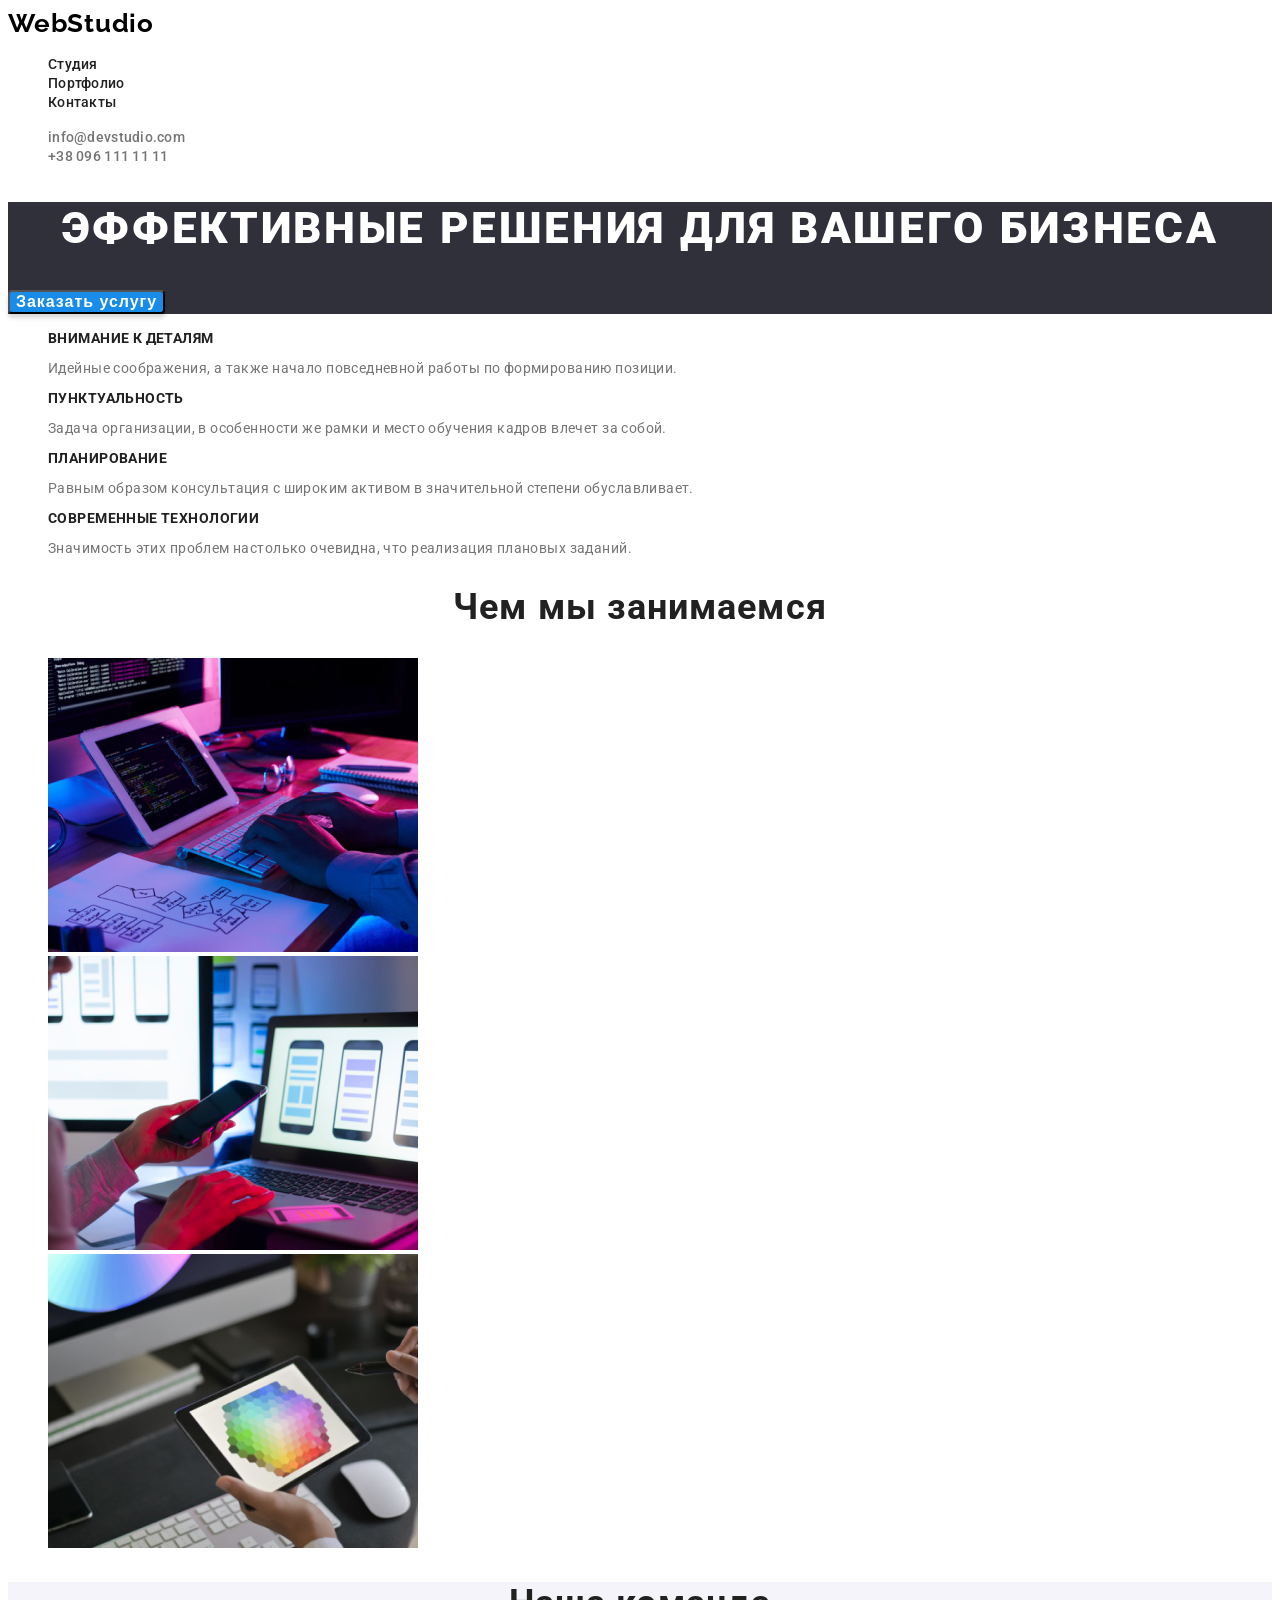
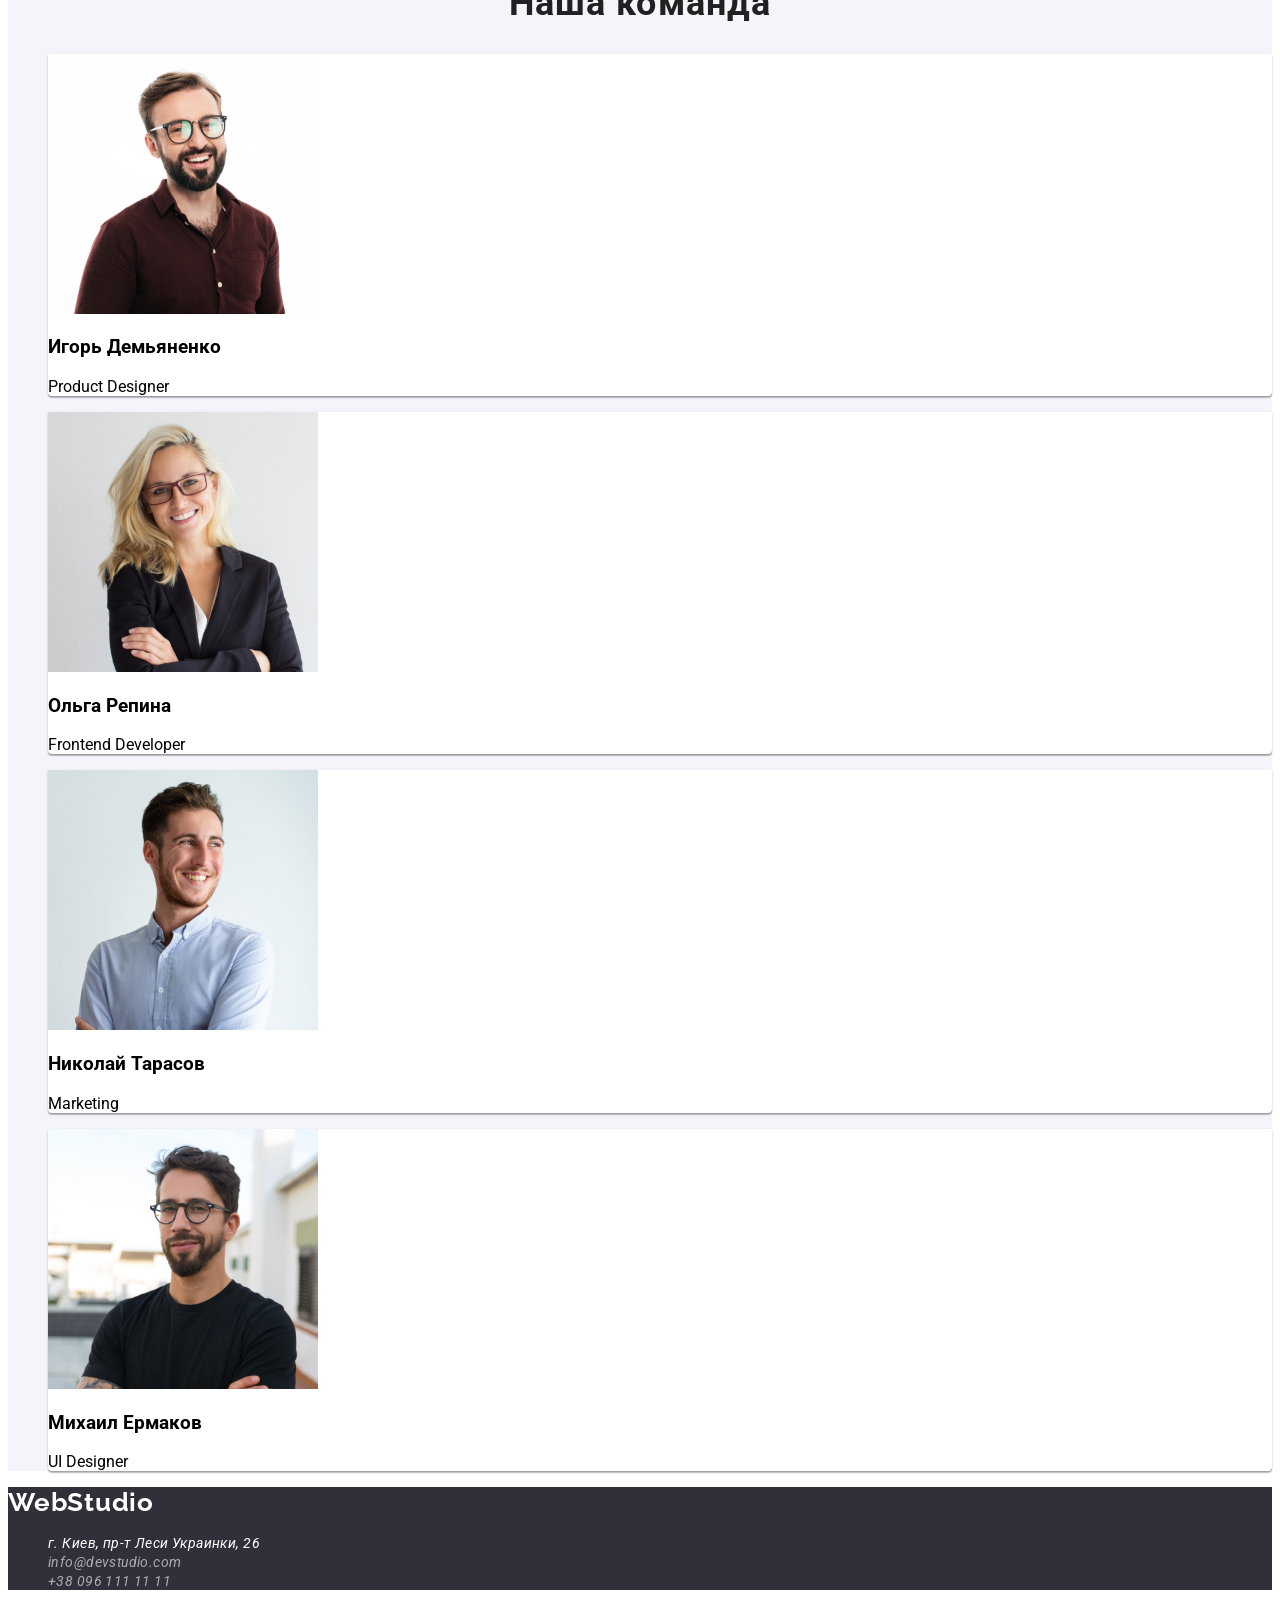
==== index.html @ bc4fc92d "add portfolio file" ====
<!DOCTYPE html>
<html lang="ru">
<head>
    <meta charset="UTF-8">
    <meta http-equiv="X-UA-Compatible" content="IE=edge">
    <meta name="viewport" content="width=device-width, initial-scale=1.0">
    <title>WebStudio</title>
    <link rel="preconnect" href="https://fonts.googleapis.com">
    <link rel="preconnect" href="https://fonts.gstatic.com" crossorigin>
    <link 
      href="https://fonts.googleapis.com/css2?family=Raleway:wght@700&family=Roboto:wght@400;500;700&display=swap" 
      rel="stylesheet"
    />
    <link rel="stylesheet" href="./css/styles.css">
</head>
<body>
    <!-- HEADER -->
    <header class="page-header">
        <nav class="navigation">
            <a class="logo-theme-light logo link" href="/" lang="en">WebStudio</a>
            <ul class="menu list">
                <li class="menu-item">
                    <a class="menu-link link" href="">Студия</a> 
                </li>
                <li class="menu-item">
                    <a class="menu-link link" href="">Портфолио</a>
                </li>
                <li class="menu-item">
                    <a class="menu-link link" href="">Контакты</a>
                </li>
            </ul>
        </nav>
        <ul class="menu list">
            <li class="menu-item">
                <a class="header-mail link" href="mailto:info@devstudio.com">info@devstudio.com</a>
            </li>
            <li class="menu-item">
                <a class="header-phone link" href="tel:+380961111111">+38 096 111 11 11</a>
            </li>
        </ul>
    </header>
    <main>
        <!-- HERO -->
        <section class="hero">
            <h1 class="hero-title">Эффективные решения для вашего бизнеса</h1>
            <button class="modal-btn" type="button">Заказать услугу</button>
        </section>
        <!-- ADVANTAGES -->
        <section class="advantages">
            <h2 hidden>Наши преимущества</h2>
            <ul class="list">
                <li>
                    <h3 class="advantages-title">Внимание к деталям</h3>
                    <p class="advantages-text">Идейные соображения, а также начало повседневной работы по формированию позиции.</p>
                </li>
                <li>
                    <h3 class="advantages-title">Пунктуальность</h3>
                    <p class="advantages-text">Задача организации, в особенности же рамки и место обучения кадров влечет за собой.</p>
                </li>
                <li>
                    <h3 class="advantages-title">Планирование</h3>
                    <p class="advantages-text">Равным образом консультация с широким активом в значительной степени обуславливает.</p>
                </li>
                <li>
                    <h3 class="advantages-title">Современные технологии</h3>
                    <p class="advantages-text">Значимость этих проблем настолько очевидна, что реализация плановых заданий.</p>
                </li>
            </ul>
        </section>
        <!-- WORK -->
        <section class="work">
            <h2 class="section-titles">Чем мы занимаемся</h2>
            <ul class="list">
                <li>
                    <img 
                     src="./images/work/img_1.png" 
                     alt="мониторинг"
                     width="370" 
                     height="294"
                    />
                </li>
                <li>
                    <img 
                     src="./images/work/img_2.png" 
                     alt="поиск решений"
                     width="370" 
                     height="294"
                    />
                </li>
                <li>
                    <img 
                     src="./images/work/img_3.png" 
                     alt="реализация"
                     width="370" 
                     height="294"
                    />
                </li>
            </ul>
        </section>
        <!-- OUR TEAM -->
        <section class="our-team">
            <h2 class="section-titles">Наша команда</h2>
            <ul class="list">
                <li class="card-bg">
                    <img
                     src="./images/team/1_product_designer.jpg" 
                     alt="Игорь Демьяненко" 
                     width="270" 
                     height="260"
                    />
                    <h3>Игорь Демьяненко</h3>
                    <p lang="en">Product Designer</p>
                </li>
                <li class="card-bg">
                    <img 
                     src="./images/team/2_frontend_developer.jpg" 
                     alt="Ольга Репина"
                     width="270" 
                     height="260"
                    />
                    <h3>Ольга Репина</h3>
                    <p lang="en">Frontend Developer</p>
                </li>
                <li class="card-bg">
                    <img 
                     src="./images/team/3_marketing.jpg" 
                     alt="Николай Тарасов"
                     width="270" 
                     height="260"
                    />
                    <h3>Николай Тарасов</h3>
                    <p lang="en">Marketing</p>
                </li>
                <li class="card-bg">
                    <img 
                     src="./images/team/4_ui_designer.jpg" 
                     alt="Михаил Ермаков"
                     width="270" 
                     height="260"
                    />
                    <h3>Михаил Ермаков</h3>
                    <p lang="en">UI Designer</p>
                </li>
            </ul>
        </section>
    </main>
    <!-- FOOTER -->
    <footer class="page-footer">
        <a class="logo-theme-dark logo link" href="/" lang="en">WebStudio</a>
        <address>
            <ul class="list">
                <li>
                    <a class="adress link" 
                    href="https://goo.gl/maps/icgRV9qtpjfooPRR8" 
                    target="_blank" 
                    rel="noopener norefferer">г. Киев, пр-т Леси Украинки, 26
                </a>
                </li>
                <li>
                    <a class="footer-mail link" href="mailto:info@devstudio.com">info@devstudio.com</a>
                </li>
                <li>
                    <a class="footer-phone link" href="tel:+380961111111">+38 096 111 11 11</a> 
                </li>
            </ul>
        </address>
    </footer>
</body>
</html>
---- css/styles.css ----
:root {
    --accent-color: #2196F3;
}

.list {
    list-style: none;
}

.link {
    text-decoration: none;
}

body {
    font-family: 'Roboto', sans-serif;
}

/* =============== COMPONENTS =============== */

.logo {
    font-family: 'Raleway', sans-serif;
    font-weight: 700;
    font-size: 26px;
    line-height: 1,19;
    letter-spacing: 0.03em;
    color: var(--accent-color);
}

.logo-theme-dark {
    color: #FFFFFF;
}

.logo-theme-light {
    color: #000000;
}

.section-titles {
    font-weight: 700;
    font-size: 36px;
    line-height: 1,17;
    text-align: center;
    letter-spacing: 0.03em;
    color: #212121;
}

/* =============== HEADER ================= */

.menu-link {
    font-weight: 500;
    font-size: 14px;
    line-height: 1,14;
    letter-spacing: 0.02em;
    color: #212121; 
}

.menu-link:hover,
.menu-link:focus {
    color: var(--accent-color);
}

.header-mail {
    font-weight: 500;
    font-size: 14px;
    line-height: 1,14;
    letter-spacing: 0.02em;
    color: #757575;
}

.header-mail:hover,
.header-mail:focus {
    color: #2196F3;
}

.header-phone {
    font-weight: 500;
    font-size: 14px;
    line-height: 1,4;
    letter-spacing: 0.02em;
    color: #757575;
}

.header-phone:hover,
.header-phone:focus {
    color: var(--accent-color);
}

/* =============== HERO =============== */

.hero {
    background: #2F303A;
}

.hero-title {
    font-weight: 900;
    font-size: 44px;
    line-height: 1,36;
    text-align: center;
    letter-spacing: 0.06em;
    text-transform: uppercase;
    color: #FFFFFF;
}

.modal-btn {
    font-weight: 700;
    font-size: 16px;
    line-height: 1,875;
    background: #188CE8;
    box-shadow: 0px 4px 4px rgba(0, 0, 0, 0.15);
    border-radius: 4px;
    display: flex;
    align-items: center;
    text-align: center;
    letter-spacing: 0.06em;
    cursor: pointer;
    color: #FFFFFF;
}

.modal-btn:hover,
.modal-btn:focus {
    background-color: var(--accent-color);
    box-shadow: 0px 4px 4px rgba(0, 0, 0, 0.15);
    border-radius: 4px;
}

/* =============== ADVANTAGES =============== */

.advantages-title {
    font-weight: 700;
    font-size: 14px;
    line-height: 1,14;
    letter-spacing: 0.03em;
    text-transform: uppercase;
    color: #212121;
}

.advantages-text {
    font-weight: 400;
    font-size: 14px;
    line-height: 1,71;
    letter-spacing: 0.03em;
    color: #757575;
}

/* =============== WORK =============== */


/* =============== OUR TEAM =============== */

.our-team {
    background: #F5F4FA;
}

.card-bg {
    background: #FFFFFF;
    box-shadow: 0px 1px 3px rgba(0, 0, 0, 0.12), 0px 1px 1px rgba(0, 0, 0, 0.14), 0px 2px 1px rgba(0, 0, 0, 0.2);
    border-radius: 0px 0px 4px 4px;
}

/* =============== FILTERS =============== */

.filter-btn {
    background: #F5F4FA;
    border-radius: 4px;
    font-weight: 500;
    font-size: 16px;
    line-height: 1,62;
    text-align: center;
    letter-spacing: 0.03em;
    display: flex;
    cursor: pointer;
    color: #212121;
}

.filter-text:hover,
.filter-text:focus {
    color: #ffffff;
    background: #2196F3;
}


/* =============== PROJECT CARDS =============== */

.project-cards {
    background: #FFFFFF;
}

.one-card {
    background: #FFFFFF;
    border: 1px solid #EEEEEE;
}

/* =============== FOOTER =============== */

.page-footer {
    background: #2F303A;
}

.adress {
    font-weight: 400;
    font-size: 14px;
    line-height: 1,71;
    letter-spacing: 0.03em;
    color: #FFFFFF;
}

.footer-mail {
    font-weight: 400;
    font-size: 14px;
    line-height: 1,71;
    letter-spacing: 0.03em;
    color: rgba(255, 255, 255, 0.6);
}

.footer-phone {
    font-weight: 400;
    font-size: 14px;
    line-height: 1,71;
    letter-spacing: 0.03em;
    color: rgba(255, 255, 255, 0.6);
}
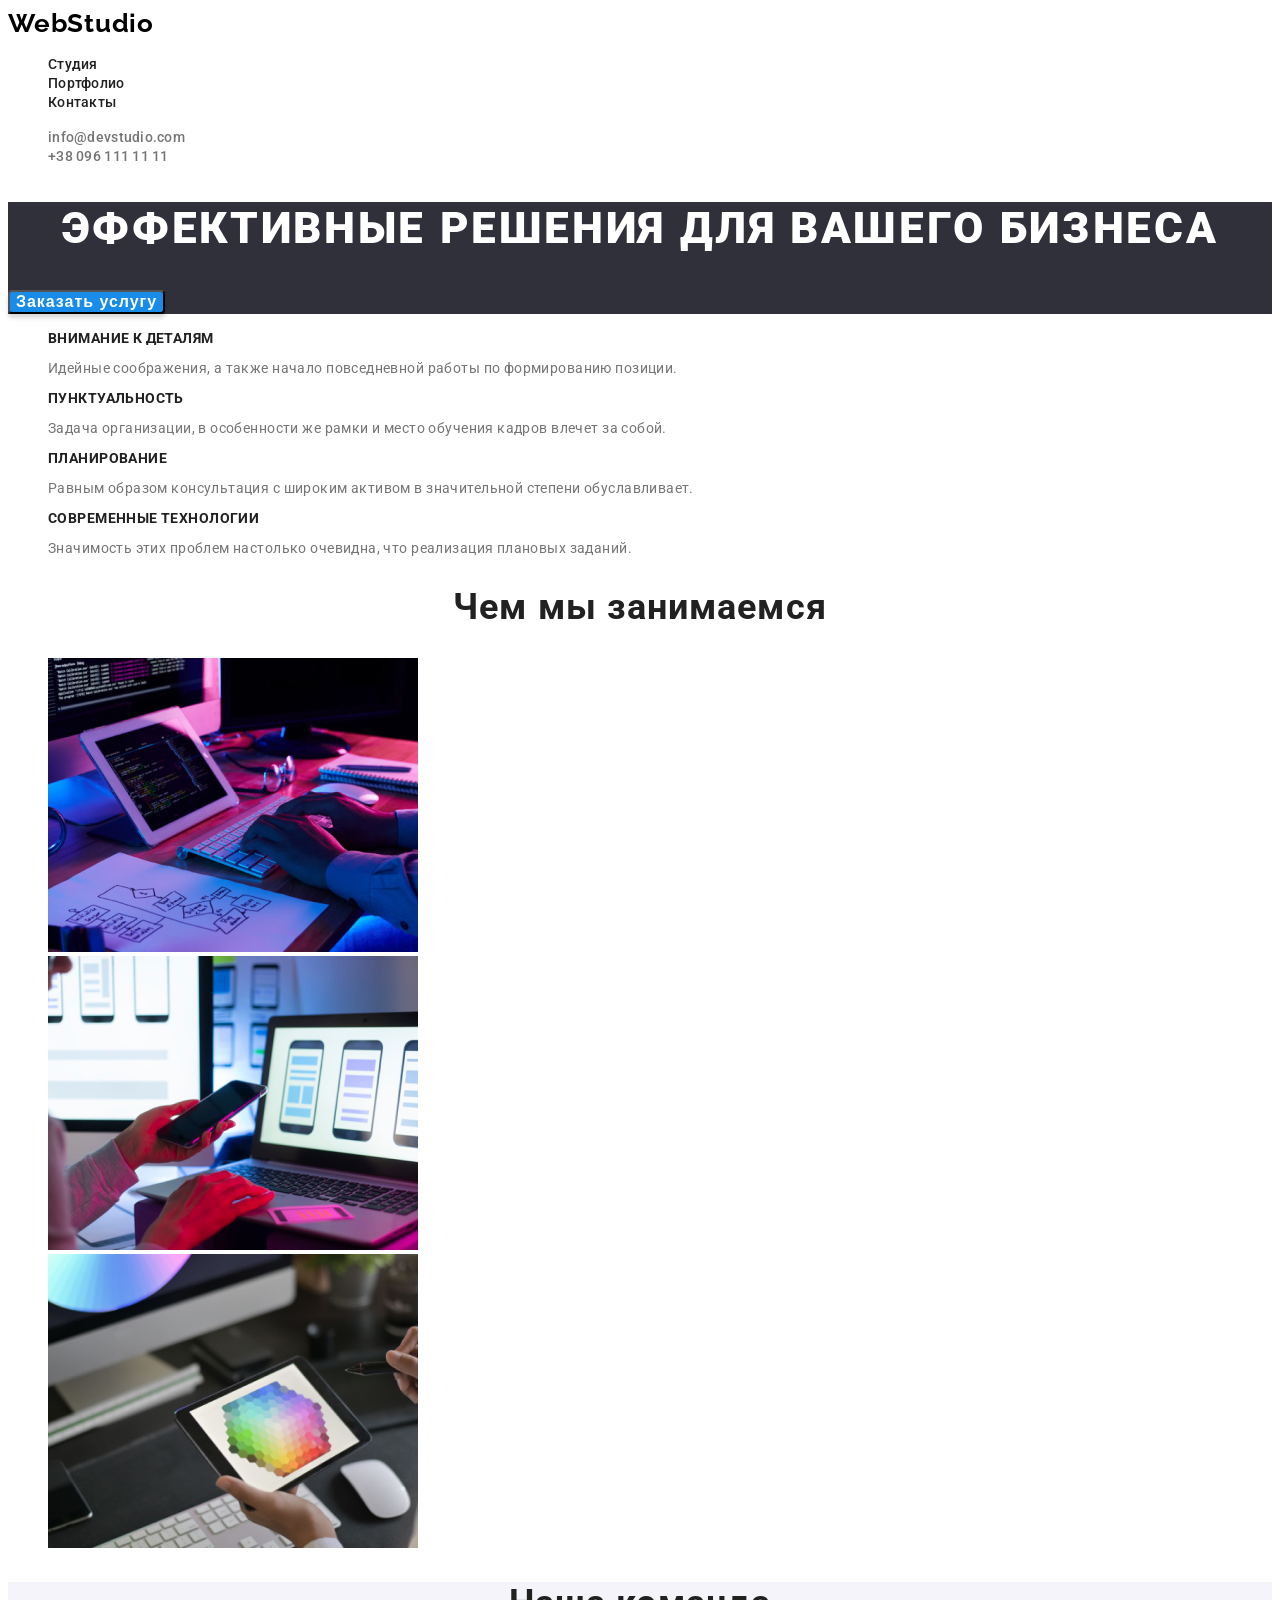
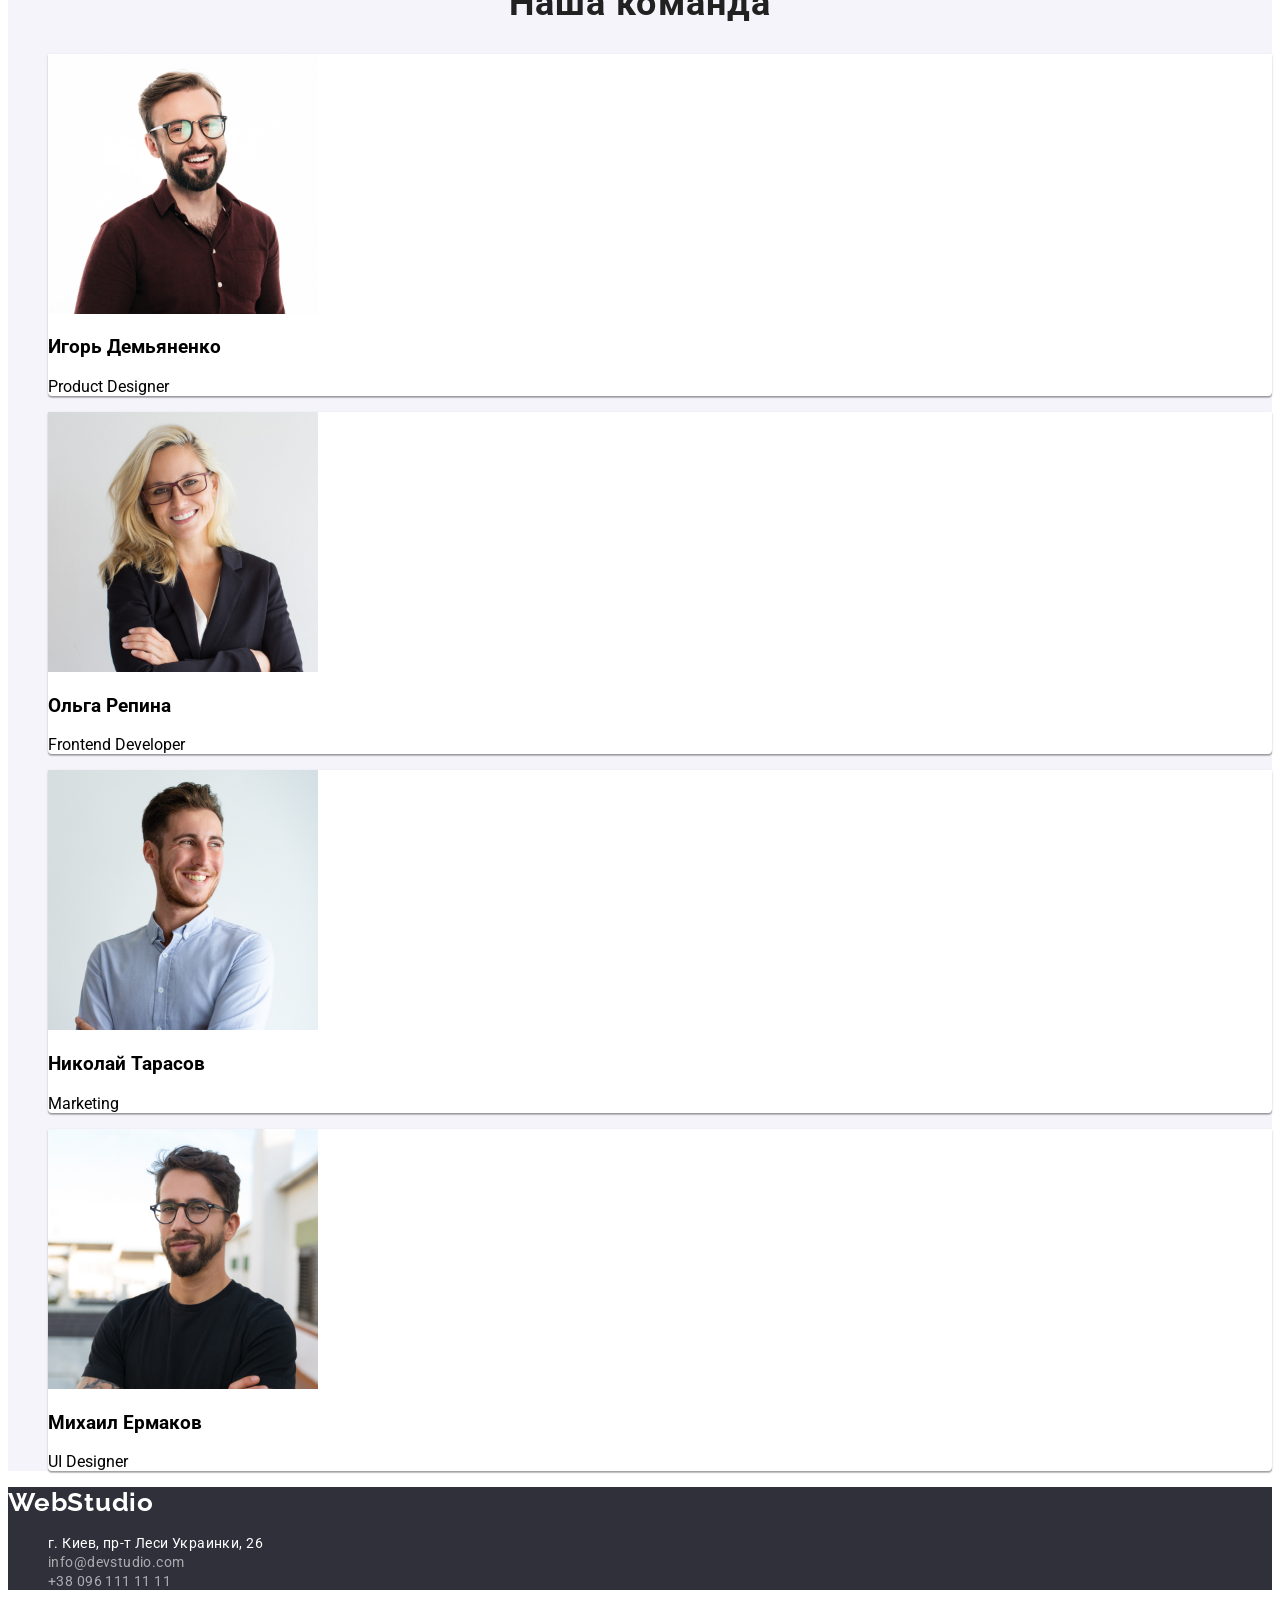
==== commit 0ba285a4: "на проверку фикс файлов при проверке соответствия критериям приема работы" ====
--- a/index.html
+++ b/index.html
@@ -8,7 +8,7 @@
     <link rel="preconnect" href="https://fonts.googleapis.com">
     <link rel="preconnect" href="https://fonts.gstatic.com" crossorigin>
     <link 
-      href="https://fonts.googleapis.com/css2?family=Raleway:wght@700&family=Roboto:wght@400;500;700&display=swap" 
+      href="https://fonts.googleapis.com/css2?family=Raleway:wght@700&family=Roboto:wght@400;500;700;900&display=swap" 
       rel="stylesheet"
     />
     <link rel="stylesheet" href="./css/styles.css">
@@ -20,10 +20,10 @@
             <a class="logo-theme-light logo link" href="/" lang="en">WebStudio</a>
             <ul class="menu list">
                 <li class="menu-item">
-                    <a class="menu-link link" href="">Студия</a> 
+                    <a class="menu-link link" href="./index.html">Студия</a> 
                 </li>
                 <li class="menu-item">
-                    <a class="menu-link link" href="">Портфолио</a>
+                    <a class="menu-link link" href="./portfolio.html">Портфолио</a>
                 </li>
                 <li class="menu-item">
                     <a class="menu-link link" href="">Контакты</a>
@@ -150,17 +150,17 @@
         <address>
             <ul class="list">
                 <li>
-                    <a class="adress link" 
+                    <a class="footer-address adress link" 
                     href="https://goo.gl/maps/icgRV9qtpjfooPRR8" 
                     target="_blank" 
                     rel="noopener norefferer">г. Киев, пр-т Леси Украинки, 26
                 </a>
                 </li>
                 <li>
-                    <a class="footer-mail link" href="mailto:info@devstudio.com">info@devstudio.com</a>
+                    <a class="footer-address footer-mail link" href="mailto:info@devstudio.com">info@devstudio.com</a>
                 </li>
                 <li>
-                    <a class="footer-phone link" href="tel:+380961111111">+38 096 111 11 11</a> 
+                    <a class="footer-address footer-phone link" href="tel:+380961111111">+38 096 111 11 11</a> 
                 </li>
             </ul>
         </address>
--- a/css/styles.css
+++ b/css/styles.css
@@ -142,7 +142,6 @@
 
 /* =============== WORK =============== */
 
-
 /* =============== OUR TEAM =============== */
 
 .our-team {
@@ -176,7 +175,6 @@
     background: #2196F3;
 }
 
-
 /* =============== PROJECT CARDS =============== */
 
 .project-cards {
@@ -195,25 +193,27 @@
 }
 
 .adress {
+    font-style: normal;
+    color: #FFFFFF;
+}
+
+.footer-mail {
+    color: rgba(255, 255, 255, 0.6);
+}
+
+.footer-phone {
+    color: rgba(255, 255, 255, 0.6);
+}
+
+.footer-address {
+    font-style: normal;
     font-weight: 400;
     font-size: 14px;
     line-height: 1,71;
     letter-spacing: 0.03em;
-    color: #FFFFFF;
-}
-
-.footer-mail {
-    font-weight: 400;
-    font-size: 14px;
-    line-height: 1,71;
-    letter-spacing: 0.03em;
-    color: rgba(255, 255, 255, 0.6);
-}
-
-.footer-phone {
-    font-weight: 400;
-    font-size: 14px;
-    line-height: 1,71;
-    letter-spacing: 0.03em;
-    color: rgba(255, 255, 255, 0.6);
-}
+}
+
+.footer-address:hover,
+.footer-address:focus {
+    color: var(--accent-color);
+}
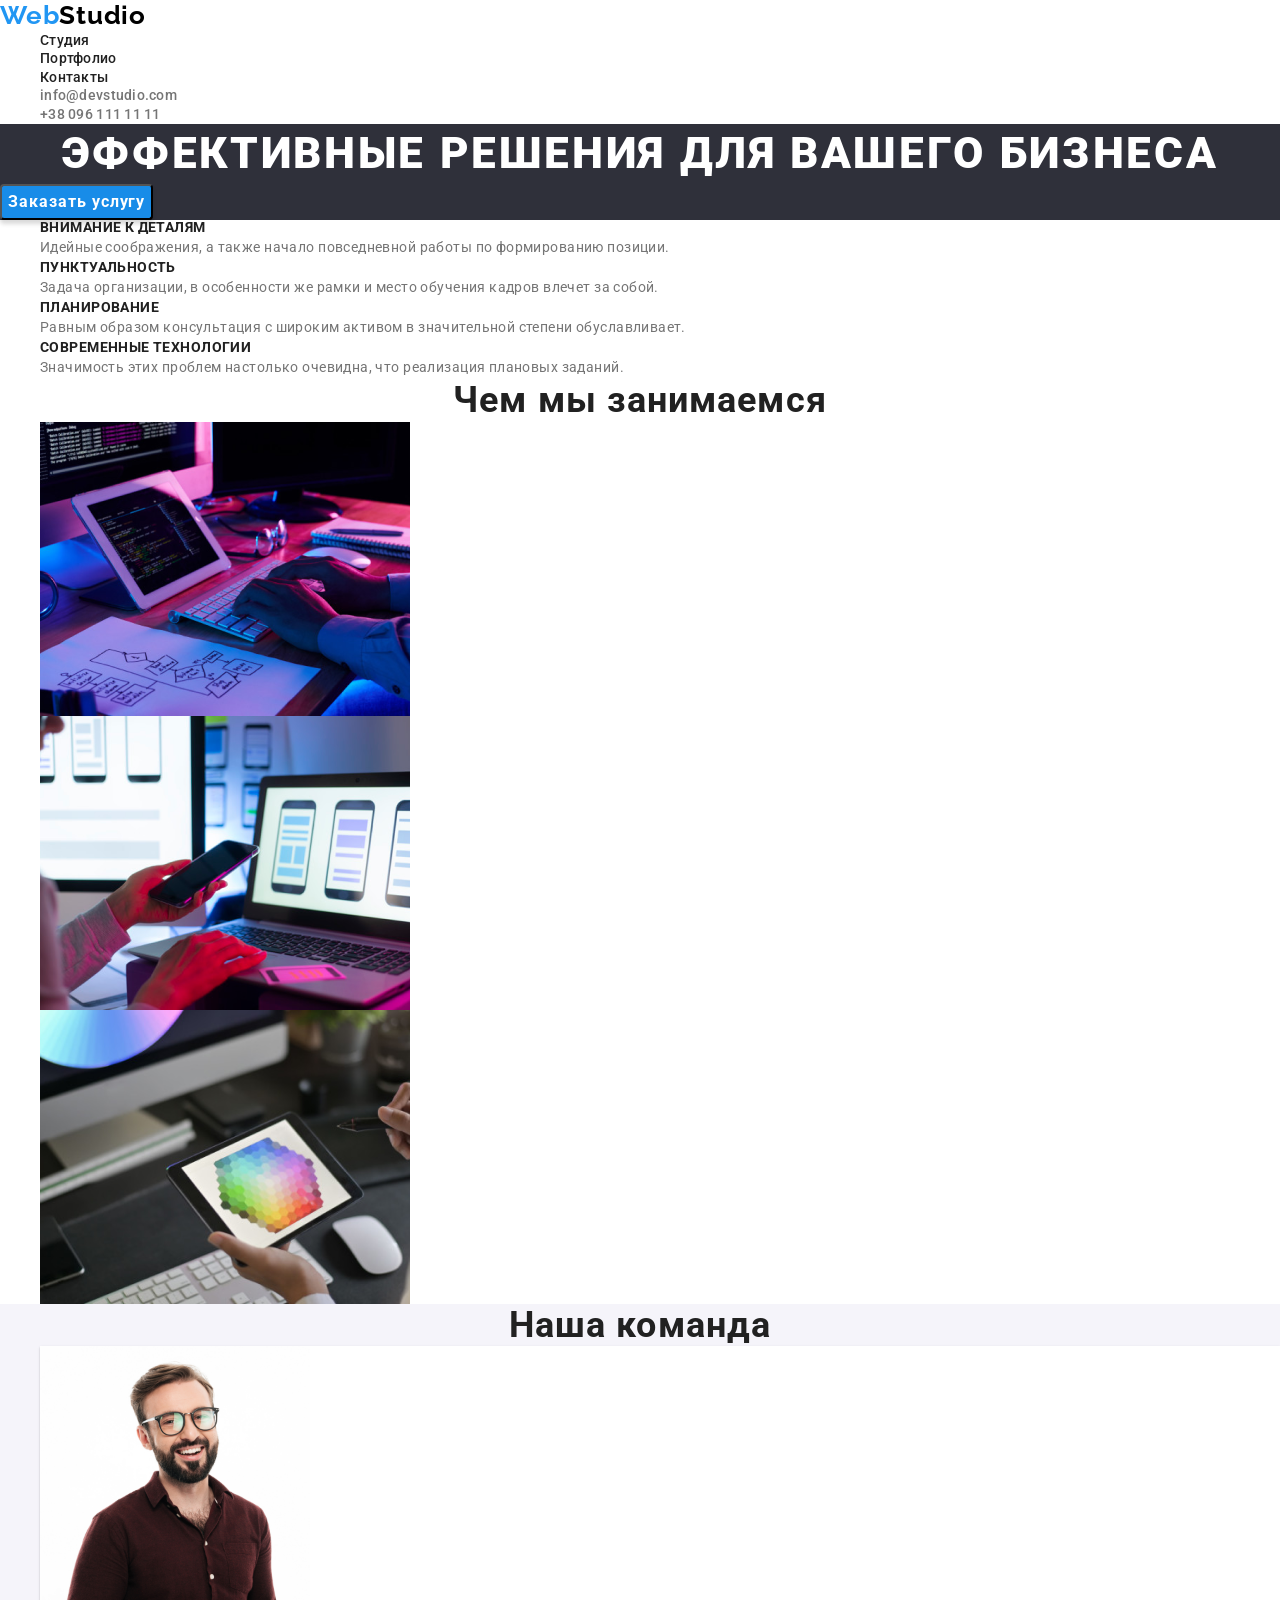
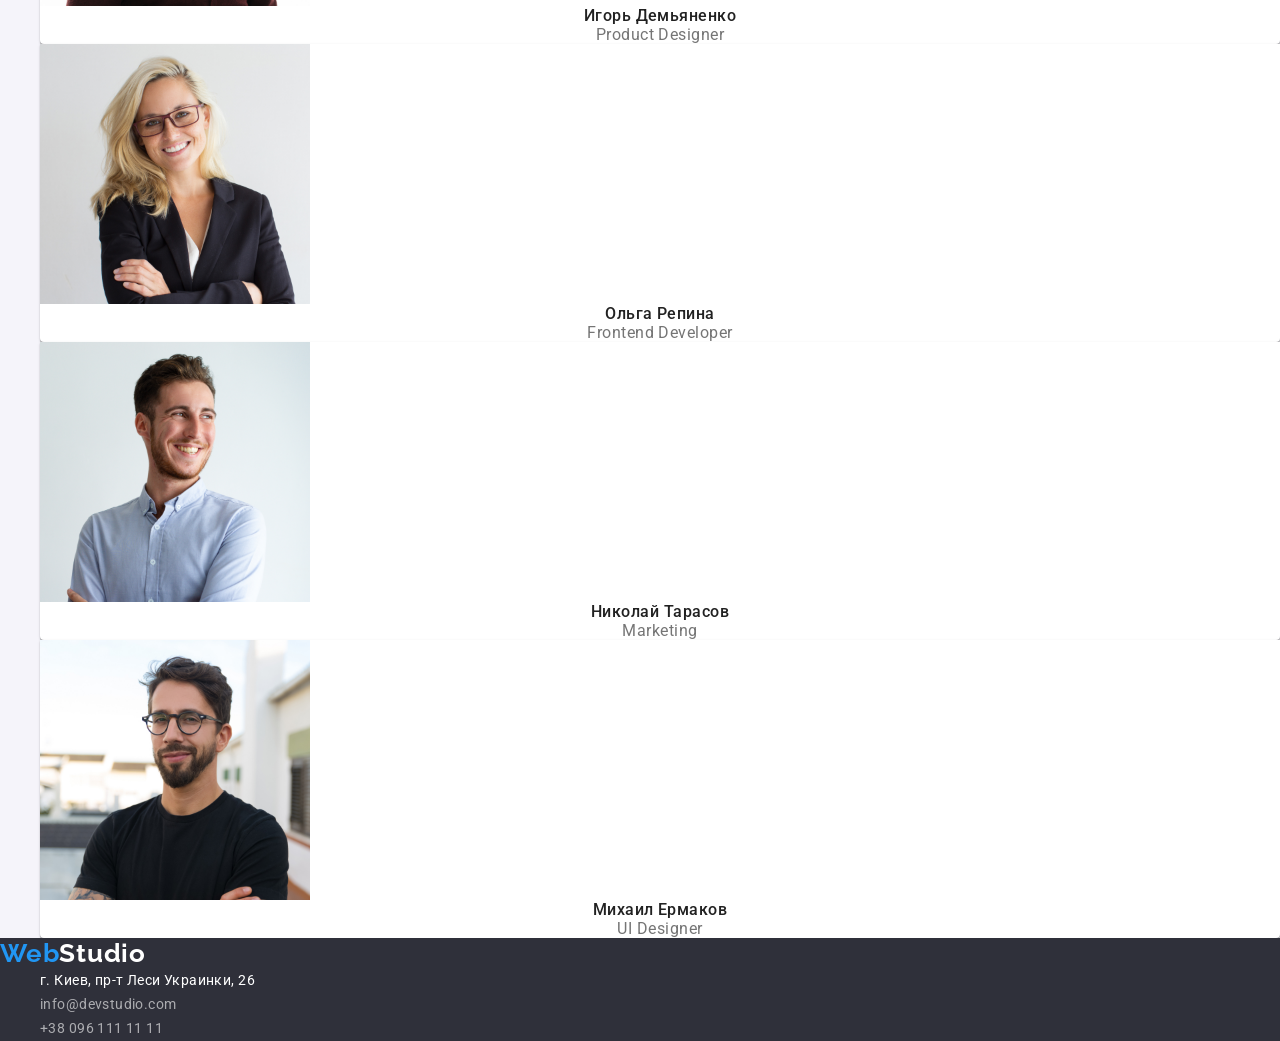
==== commit 2841a459: "внесены правки" ====
--- a/index.html
+++ b/index.html
@@ -11,13 +11,20 @@
       href="https://fonts.googleapis.com/css2?family=Raleway:wght@700&family=Roboto:wght@400;500;700;900&display=swap" 
       rel="stylesheet"
     />
+    <link 
+      rel="stylesheet" 
+      href="https://cdnjs.cloudflare.com/ajax/libs/modern-normalize/1.1.0/modern-normalize.min.css" 
+      integrity="sha512-wpPYUAdjBVSE4KJnH1VR1HeZfpl1ub8YT/NKx4PuQ5NmX2tKuGu6U/JRp5y+Y8XG2tV+wKQpNHVUX03MfMFn9Q==" 
+      crossorigin="anonymous" 
+      referrerpolicy="no-referrer" 
+    />
     <link rel="stylesheet" href="./css/styles.css">
 </head>
 <body>
     <!-- HEADER -->
     <header class="page-header">
         <nav class="navigation">
-            <a class="logo-theme-light logo link" href="/" lang="en">WebStudio</a>
+            <a class="logo-theme-light logo link" href="/" lang="en"><span>Web</span>Studio</a>
             <ul class="menu list">
                 <li class="menu-item">
                     <a class="menu-link link" href="./index.html">Студия</a> 
@@ -108,8 +115,8 @@
                      width="270" 
                      height="260"
                     />
-                    <h3>Игорь Демьяненко</h3>
-                    <p lang="en">Product Designer</p>
+                    <h3 class="employee-names">Игорь Демьяненко</h3>
+                    <p class="job-title" lang="en">Product Designer</p>
                 </li>
                 <li class="card-bg">
                     <img 
@@ -118,8 +125,8 @@
                      width="270" 
                      height="260"
                     />
-                    <h3>Ольга Репина</h3>
-                    <p lang="en">Frontend Developer</p>
+                    <h3 class="employee-names">Ольга Репина</h3>
+                    <p class="job-title" lang="en">Frontend Developer</p>
                 </li>
                 <li class="card-bg">
                     <img 
@@ -128,8 +135,8 @@
                      width="270" 
                      height="260"
                     />
-                    <h3>Николай Тарасов</h3>
-                    <p lang="en">Marketing</p>
+                    <h3 class="employee-names">Николай Тарасов</h3>
+                    <p class="job-title" lang="en">Marketing</p>
                 </li>
                 <li class="card-bg">
                     <img 
@@ -138,15 +145,15 @@
                      width="270" 
                      height="260"
                     />
-                    <h3>Михаил Ермаков</h3>
-                    <p lang="en">UI Designer</p>
+                    <h3 class="employee-names">Михаил Ермаков</h3>
+                    <p class="job-title" lang="en">UI Designer</p>
                 </li>
             </ul>
         </section>
     </main>
     <!-- FOOTER -->
     <footer class="page-footer">
-        <a class="logo-theme-dark logo link" href="/" lang="en">WebStudio</a>
+        <a class="logo-theme-dark logo link" href="/" lang="en"><span>Web</span>Studio</a>
         <address>
             <ul class="list">
                 <li>
--- a/css/styles.css
+++ b/css/styles.css
@@ -1,5 +1,13 @@
 :root {
+    --primary-font-family: 'Roboto', sans-serif;
+    --secondary-font-family: 'Raleway', sans-serif;
+    --title-text-color: #212121 ;
+    --description-text-color: #757575 ;
     --accent-color: #2196F3;
+    --white-color: #FFFFFF;
+    --primary-font-weight: 700;
+    --secondary-font-weight: 500;
+    --description-font-weight: 400;
 }
 
 .list {
@@ -14,19 +22,42 @@
     font-family: 'Roboto', sans-serif;
 }
 
+h1,
+h2,
+h3,
+p {
+    margin-top: 0;
+    margin-bottom: 0;
+}
+
+ul,
+ol {
+    margin-top: 0;
+    margin-bottom: 0;
+    margin-left: 0;
+}
+
+img {
+    display: block;
+}
+
 /* =============== COMPONENTS =============== */
 
 .logo {
     font-family: 'Raleway', sans-serif;
-    font-weight: 700;
+    font-weight: var(--primary-font-weight);
     font-size: 26px;
-    line-height: 1,19;
-    letter-spacing: 0.03em;
+    line-height: 1.19;
+    letter-spacing: 0.03em;
+    color: var(--accent-color);
+}
+
+.logo > span {
     color: var(--accent-color);
 }
 
 .logo-theme-dark {
-    color: #FFFFFF;
+    color: var(--white-color);
 }
 
 .logo-theme-light {
@@ -34,22 +65,22 @@
 }
 
 .section-titles {
-    font-weight: 700;
+    font-weight: var(--primary-font-weight);
     font-size: 36px;
-    line-height: 1,17;
-    text-align: center;
-    letter-spacing: 0.03em;
-    color: #212121;
+    line-height: 1.17;
+    text-align: center;
+    letter-spacing: 0.03em;
+    color: var(--title-text-color);
 }
 
 /* =============== HEADER ================= */
 
 .menu-link {
-    font-weight: 500;
-    font-size: 14px;
-    line-height: 1,14;
+    font-weight: var(--secondary-font-weight);
+    font-size: 14px;
+    line-height: 1.14;
     letter-spacing: 0.02em;
-    color: #212121; 
+    color: var(--title-text-color); 
 }
 
 .menu-link:hover,
@@ -58,24 +89,24 @@
 }
 
 .header-mail {
-    font-weight: 500;
-    font-size: 14px;
-    line-height: 1,14;
+    font-weight: var(--secondary-font-weight);
+    font-size: 14px;
+    line-height: 1.14;
     letter-spacing: 0.02em;
-    color: #757575;
+    color: var(--description-text-color);
 }
 
 .header-mail:hover,
 .header-mail:focus {
-    color: #2196F3;
+    color: var(--accent-color);
 }
 
 .header-phone {
-    font-weight: 500;
-    font-size: 14px;
-    line-height: 1,4;
+    font-weight: var(--secondary-font-weight);
+    font-size: 14px;
+    line-height: 1.4;
     letter-spacing: 0.02em;
-    color: #757575;
+    color: var(--description-text-color);
 }
 
 .header-phone:hover,
@@ -92,17 +123,17 @@
 .hero-title {
     font-weight: 900;
     font-size: 44px;
-    line-height: 1,36;
+    line-height: 1.36;
     text-align: center;
     letter-spacing: 0.06em;
     text-transform: uppercase;
-    color: #FFFFFF;
+    color: var(--white-color);
 }
 
 .modal-btn {
-    font-weight: 700;
-    font-size: 16px;
-    line-height: 1,875;
+    font-weight: var(--primary-font-weight);
+    font-size: 16px;
+    line-height: 1.875;
     background: #188CE8;
     box-shadow: 0px 4px 4px rgba(0, 0, 0, 0.15);
     border-radius: 4px;
@@ -111,7 +142,7 @@
     text-align: center;
     letter-spacing: 0.06em;
     cursor: pointer;
-    color: #FFFFFF;
+    color: var(--white-color);
 }
 
 .modal-btn:hover,
@@ -124,20 +155,20 @@
 /* =============== ADVANTAGES =============== */
 
 .advantages-title {
-    font-weight: 700;
-    font-size: 14px;
-    line-height: 1,14;
+    font-weight: var(--primary-font-weight);
+    font-size: 14px;
+    line-height: 1.14;
     letter-spacing: 0.03em;
     text-transform: uppercase;
-    color: #212121;
+    color: var(--title-text-color);
 }
 
 .advantages-text {
-    font-weight: 400;
-    font-size: 14px;
-    line-height: 1,71;
-    letter-spacing: 0.03em;
-    color: #757575;
+    font-weight: var(--description-font-weight);
+    font-size: 14px;
+    line-height: 1.71;
+    letter-spacing: 0.03em;
+    color: var(--description-text-color);
 }
 
 /* =============== WORK =============== */
@@ -149,9 +180,27 @@
 }
 
 .card-bg {
-    background: #FFFFFF;
+    background: var(--white-color);
     box-shadow: 0px 1px 3px rgba(0, 0, 0, 0.12), 0px 1px 1px rgba(0, 0, 0, 0.14), 0px 2px 1px rgba(0, 0, 0, 0.2);
     border-radius: 0px 0px 4px 4px;
+}
+
+.employee-names {
+    font-weight: var(--secondary-font-weight);
+    font-size: 16px;
+    line-height: 1.19;
+    text-align: center;
+    letter-spacing: 0.03em;
+    color: var(--title-text-color);
+}
+
+.job-title {
+    font-weight: var(--description-font-weight);
+    font-size: 16px;
+    line-height: 1.19;
+    text-align: center;
+    letter-spacing: 0.03em;
+    color: var(--description-text-color);
 }
 
 /* =============== FILTERS =============== */
@@ -159,31 +208,47 @@
 .filter-btn {
     background: #F5F4FA;
     border-radius: 4px;
-    font-weight: 500;
-    font-size: 16px;
-    line-height: 1,62;
+    font-weight: var(--secondary-font-weight);
+    font-size: 16px;
+    line-height: 1.62;
     text-align: center;
     letter-spacing: 0.03em;
     display: flex;
     cursor: pointer;
-    color: #212121;
+    color: var(--title-text-color);
 }
 
 .filter-text:hover,
 .filter-text:focus {
-    color: #ffffff;
-    background: #2196F3;
+    color: var(--white-color);
+    background: var(--accent-color);
 }
 
 /* =============== PROJECT CARDS =============== */
 
-.project-cards {
-    background: #FFFFFF;
+.projects-page {
+    background: var(--white-color);
 }
 
 .one-card {
-    background: #FFFFFF;
+    background: var(--white-color);
     border: 1px solid #EEEEEE;
+}
+
+.one-card-title {
+    font-weight: var(--primary-font-weight);
+    font-size: 18px;
+    line-height: 2;
+    letter-spacing: 0.06em;
+    color: var(--title-text-color);
+}
+
+.one-card-description {
+    font-weight: var(--description-font-weight);
+    font-size: 16px;
+    line-height: 1.875;
+    letter-spacing: 0.03em;
+    color: var(--description-text-color);
 }
 
 /* =============== FOOTER =============== */
@@ -192,9 +257,22 @@
     background: #2F303A;
 }
 
+.footer-address {
+    font-style: normal;
+    font-weight: var(--description-font-weight);
+    font-size: 14px;
+    line-height: 1.71;
+    letter-spacing: 0.03em;
+}
+
+.footer-address:hover,
+.footer-address:focus {
+    color: var(--accent-color);
+}
+
 .adress {
     font-style: normal;
-    color: #FFFFFF;
+    color: var(--white-color);
 }
 
 .footer-mail {
@@ -203,17 +281,4 @@
 
 .footer-phone {
     color: rgba(255, 255, 255, 0.6);
-}
-
-.footer-address {
-    font-style: normal;
-    font-weight: 400;
-    font-size: 14px;
-    line-height: 1,71;
-    letter-spacing: 0.03em;
-}
-
-.footer-address:hover,
-.footer-address:focus {
-    color: var(--accent-color);
 }
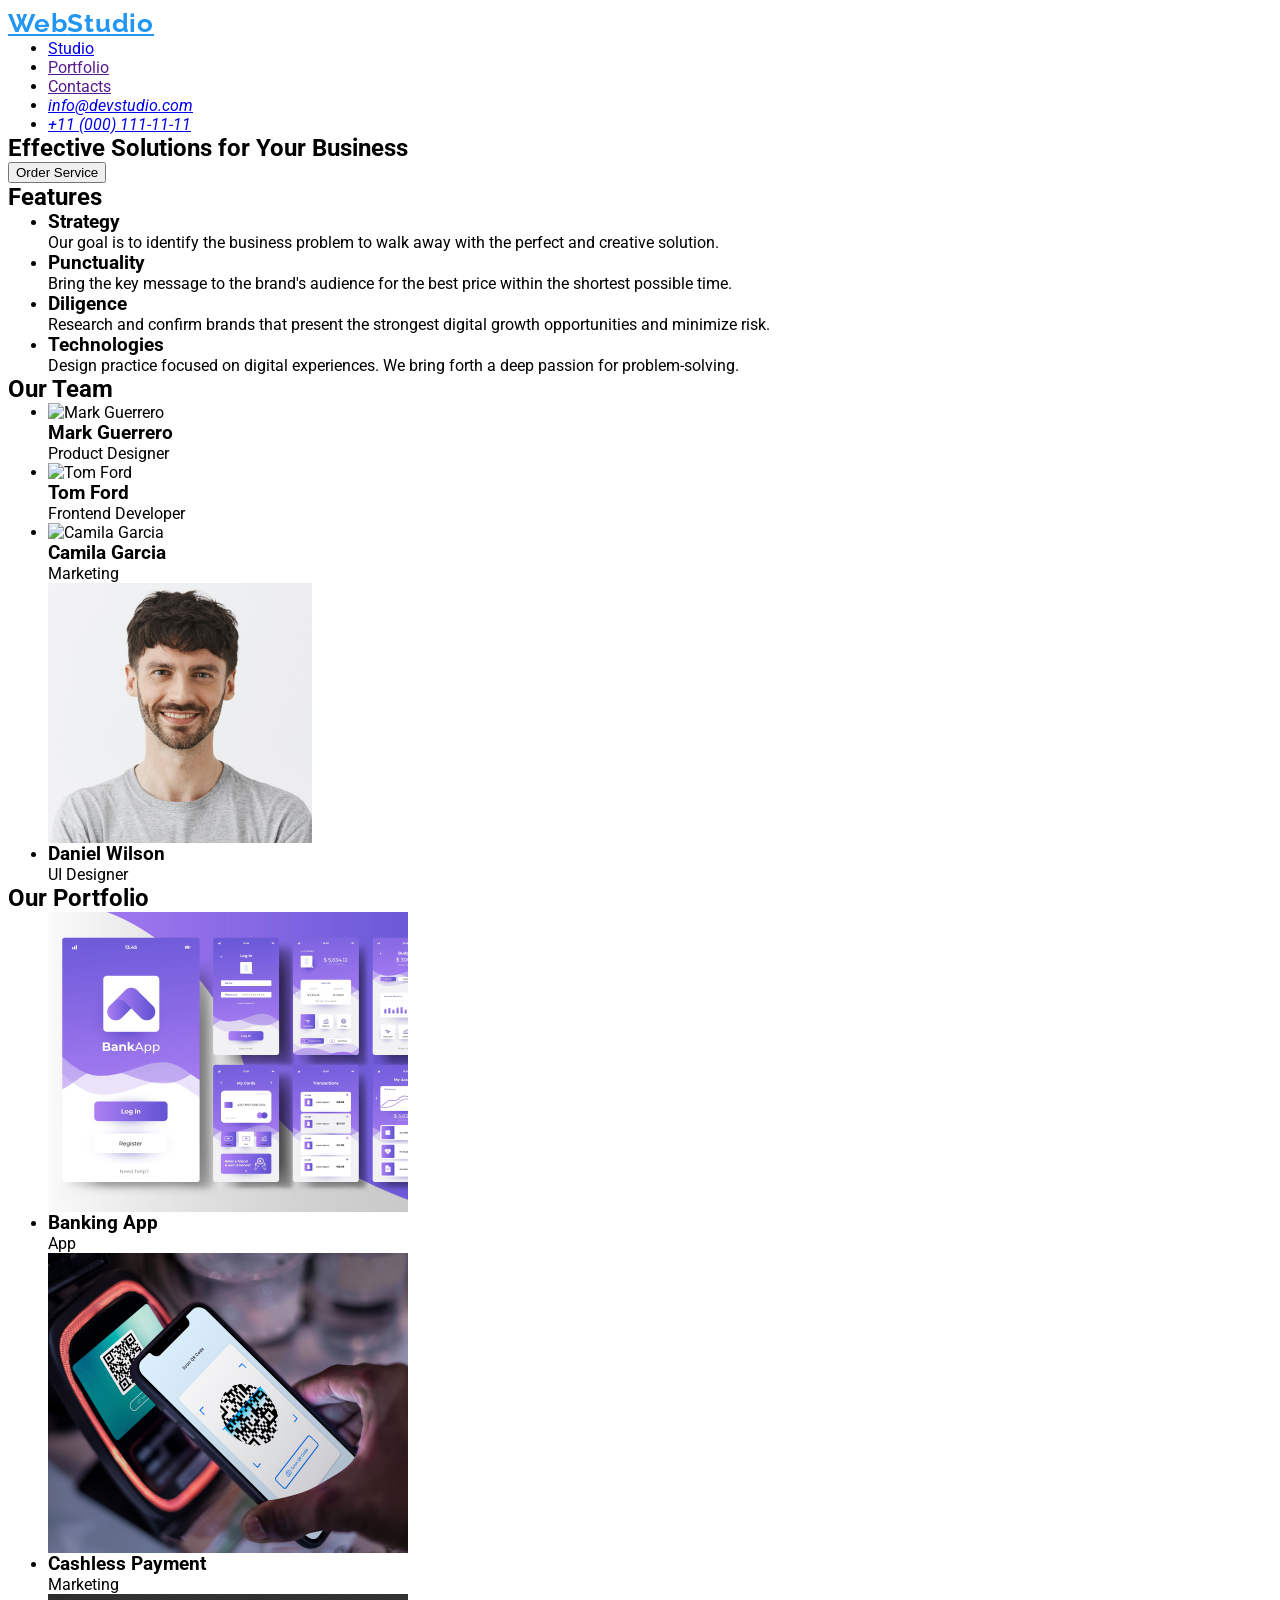
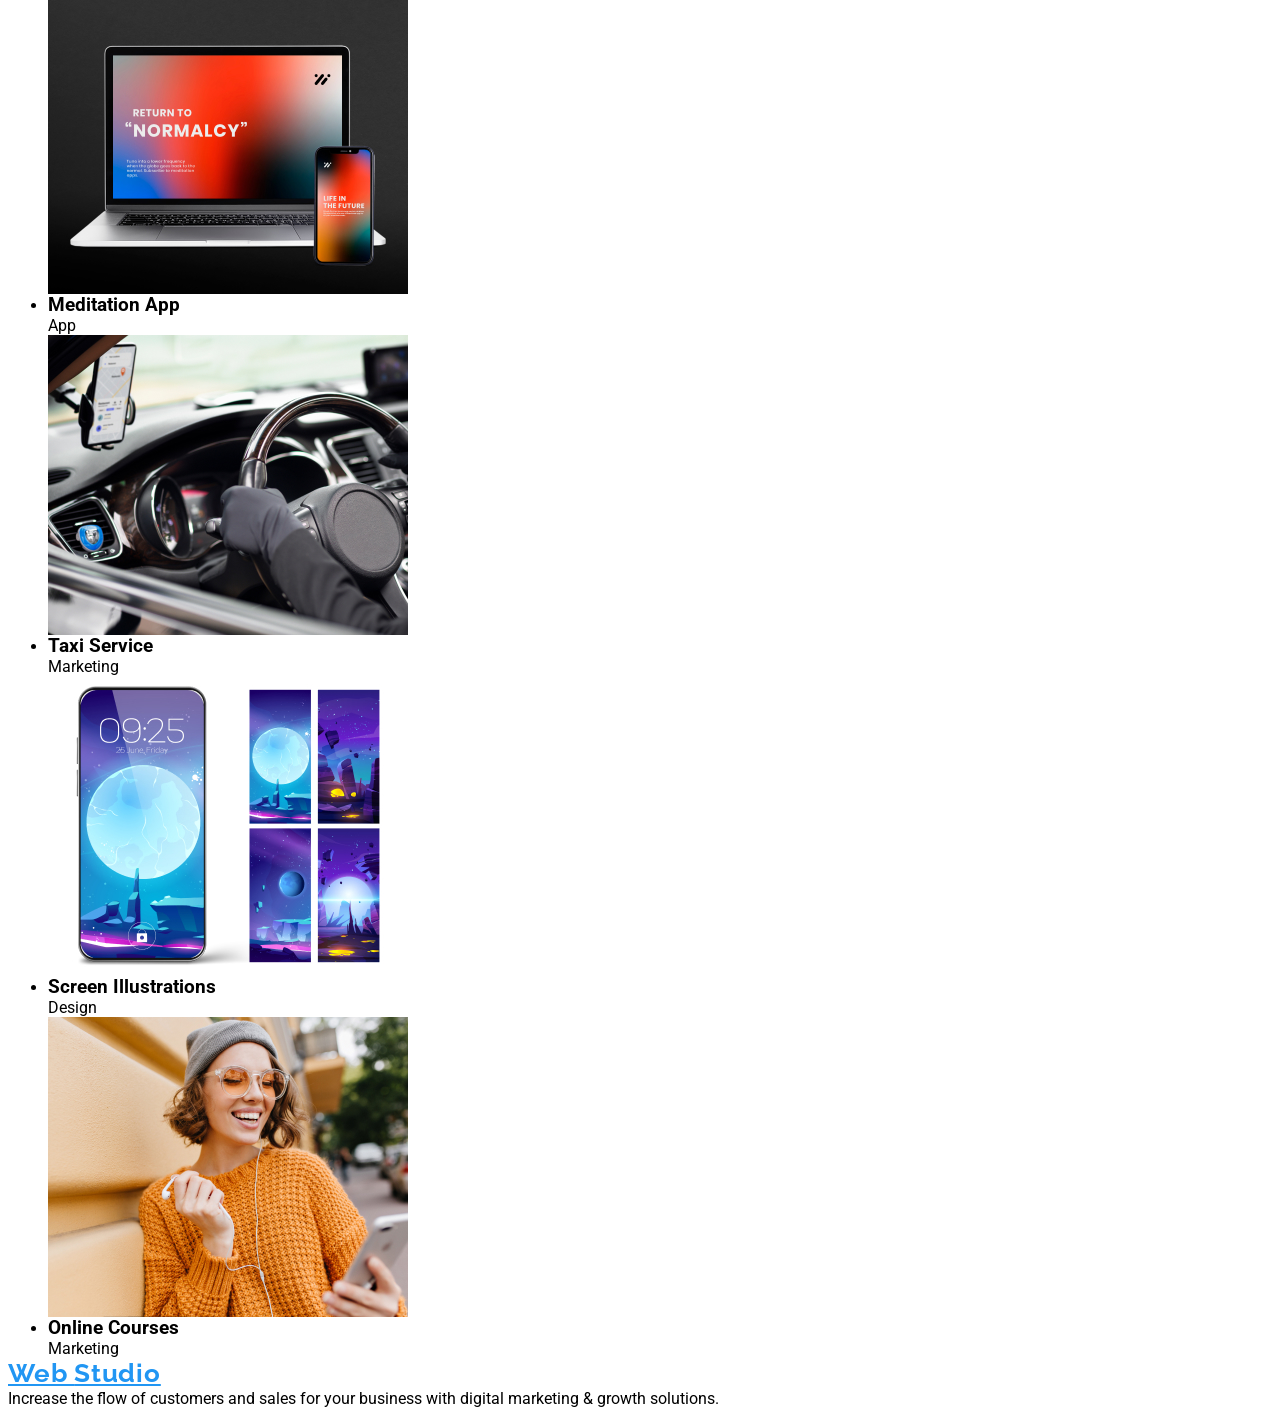
==== commit ca1b0151: "first commit" ====
--- a/index.html
+++ b/index.html
@@ -1,176 +1,149 @@
 <!DOCTYPE html>
-<html lang="ru">
-<head>
-    <meta charset="UTF-8">
-    <meta http-equiv="X-UA-Compatible" content="IE=edge">
-    <meta name="viewport" content="width=device-width, initial-scale=1.0">
-    <title>WebStudio</title>
-    <link rel="preconnect" href="https://fonts.googleapis.com">
-    <link rel="preconnect" href="https://fonts.gstatic.com" crossorigin>
-    <link 
-      href="https://fonts.googleapis.com/css2?family=Raleway:wght@700&family=Roboto:wght@400;500;700;900&display=swap" 
-      rel="stylesheet"
-    />
-    <link 
-      rel="stylesheet" 
-      href="https://cdnjs.cloudflare.com/ajax/libs/modern-normalize/1.1.0/modern-normalize.min.css" 
-      integrity="sha512-wpPYUAdjBVSE4KJnH1VR1HeZfpl1ub8YT/NKx4PuQ5NmX2tKuGu6U/JRp5y+Y8XG2tV+wKQpNHVUX03MfMFn9Q==" 
-      crossorigin="anonymous" 
-      referrerpolicy="no-referrer" 
-    />
-    <link rel="stylesheet" href="./css/styles.css">
-</head>
-<body>
-    <!-- HEADER -->
-    <header class="page-header">
-        <nav class="navigation">
-            <a class="logo-theme-light logo link" href="/" lang="en"><span>Web</span>Studio</a>
-            <ul class="menu list">
-                <li class="menu-item">
-                    <a class="menu-link link" href="./index.html">Студия</a> 
-                </li>
-                <li class="menu-item">
-                    <a class="menu-link link" href="./portfolio.html">Портфолио</a>
-                </li>
-                <li class="menu-item">
-                    <a class="menu-link link" href="">Контакты</a>
-                </li>
-            </ul>
-        </nav>
-        <ul class="menu list">
-            <li class="menu-item">
-                <a class="header-mail link" href="mailto:info@devstudio.com">info@devstudio.com</a>
-            </li>
-            <li class="menu-item">
-                <a class="header-phone link" href="tel:+380961111111">+38 096 111 11 11</a>
-            </li>
-        </ul>
-    </header>
-    <main>
-        <!-- HERO -->
-        <section class="hero">
-            <h1 class="hero-title">Эффективные решения для вашего бизнеса</h1>
-            <button class="modal-btn" type="button">Заказать услугу</button>
-        </section>
-        <!-- ADVANTAGES -->
-        <section class="advantages">
-            <h2 hidden>Наши преимущества</h2>
-            <ul class="list">
-                <li>
-                    <h3 class="advantages-title">Внимание к деталям</h3>
-                    <p class="advantages-text">Идейные соображения, а также начало повседневной работы по формированию позиции.</p>
-                </li>
-                <li>
-                    <h3 class="advantages-title">Пунктуальность</h3>
-                    <p class="advantages-text">Задача организации, в особенности же рамки и место обучения кадров влечет за собой.</p>
-                </li>
-                <li>
-                    <h3 class="advantages-title">Планирование</h3>
-                    <p class="advantages-text">Равным образом консультация с широким активом в значительной степени обуславливает.</p>
-                </li>
-                <li>
-                    <h3 class="advantages-title">Современные технологии</h3>
-                    <p class="advantages-text">Значимость этих проблем настолько очевидна, что реализация плановых заданий.</p>
-                </li>
-            </ul>
-        </section>
-        <!-- WORK -->
-        <section class="work">
-            <h2 class="section-titles">Чем мы занимаемся</h2>
-            <ul class="list">
-                <li>
-                    <img 
-                     src="./images/work/img_1.png" 
-                     alt="мониторинг"
-                     width="370" 
-                     height="294"
-                    />
-                </li>
-                <li>
-                    <img 
-                     src="./images/work/img_2.png" 
-                     alt="поиск решений"
-                     width="370" 
-                     height="294"
-                    />
-                </li>
-                <li>
-                    <img 
-                     src="./images/work/img_3.png" 
-                     alt="реализация"
-                     width="370" 
-                     height="294"
-                    />
-                </li>
-            </ul>
-        </section>
-        <!-- OUR TEAM -->
-        <section class="our-team">
-            <h2 class="section-titles">Наша команда</h2>
-            <ul class="list">
-                <li class="card-bg">
-                    <img
-                     src="./images/team/1_product_designer.jpg" 
-                     alt="Игорь Демьяненко" 
-                     width="270" 
-                     height="260"
-                    />
-                    <h3 class="employee-names">Игорь Демьяненко</h3>
-                    <p class="job-title" lang="en">Product Designer</p>
-                </li>
-                <li class="card-bg">
-                    <img 
-                     src="./images/team/2_frontend_developer.jpg" 
-                     alt="Ольга Репина"
-                     width="270" 
-                     height="260"
-                    />
-                    <h3 class="employee-names">Ольга Репина</h3>
-                    <p class="job-title" lang="en">Frontend Developer</p>
-                </li>
-                <li class="card-bg">
-                    <img 
-                     src="./images/team/3_marketing.jpg" 
-                     alt="Николай Тарасов"
-                     width="270" 
-                     height="260"
-                    />
-                    <h3 class="employee-names">Николай Тарасов</h3>
-                    <p class="job-title" lang="en">Marketing</p>
-                </li>
-                <li class="card-bg">
-                    <img 
-                     src="./images/team/4_ui_designer.jpg" 
-                     alt="Михаил Ермаков"
-                     width="270" 
-                     height="260"
-                    />
-                    <h3 class="employee-names">Михаил Ермаков</h3>
-                    <p class="job-title" lang="en">UI Designer</p>
-                </li>
-            </ul>
-        </section>
-    </main>
-    <!-- FOOTER -->
-    <footer class="page-footer">
-        <a class="logo-theme-dark logo link" href="/" lang="en"><span>Web</span>Studio</a>
-        <address>
-            <ul class="list">
-                <li>
-                    <a class="footer-address adress link" 
-                    href="https://goo.gl/maps/icgRV9qtpjfooPRR8" 
-                    target="_blank" 
-                    rel="noopener norefferer">г. Киев, пр-т Леси Украинки, 26
-                </a>
-                </li>
-                <li>
-                    <a class="footer-address footer-mail link" href="mailto:info@devstudio.com">info@devstudio.com</a>
-                </li>
-                <li>
-                    <a class="footer-address footer-phone link" href="tel:+380961111111">+38 096 111 11 11</a> 
-                </li>
-            </ul>
-        </address>
-    </footer>
-</body>
-</html>+<html lang="en">
+    <head>
+        <meta charset="utf-8">
+        <title>WEBSTUDIO</title>
+        <link rel="preconnect" href="https://fonts.googleapis.com">
+        <link rel="preconnect" href="https://fonts.gstatic.com" crossorigin>
+        <link
+            href="https://fonts.googleapis.com/css2?family=Raleway:wght@800&family=Roboto:wght@400;500;700&display=swap"
+            rel="stylesheet">
+        <link rel="stylesheet" href="./css/styles.css">
+    </head>
+    
+    <body>
+        <header>
+            <nav>
+                <a href="./index.html" class="logo">Web<span>Studio</span></a>
+                <ul>
+                    <li>
+                        <a href="./index.html" class="nav-link">Studio</a>
+                    </li>
+                    <li>
+                        <a href="" class="nav-link">Portfolio</a>
+                    </li>
+                    <li>
+                        <a href="" class="nav-link">Contacts</a>
+                    </li>
+                </ul>
+            </nav>
+            <address class="contact-info">
+                <ul>
+                    <li>
+                        <a href="mailto:info@devstudio.com" class="contact-item">info@devstudio.com</a>
+                    </li>
+                    <li>
+                        <a href="tel:+110001111111" class="contact-item">+11 (000) 111-11-11</a>
+                    </li>
+                </ul>
+            </address>
+        </header>
+    
+        <main>
+            <section class="hero-section">
+                <h1 class="hero-header">
+                    Effective Solutions for Your Business
+                </h1>
+                <button type="button" class="hero-button">Order Service</button>
+            </section>
+    
+            <section>
+                <h2 class="section-main-header">Features</h2>
+                <ul>
+                    <li>
+                        <h3 class="section-header">Strategy</h3>
+                        <p class="section-paragraph">Our goal is to identify the business problem to walk away with the perfect and creative solution.
+                        </p>
+                    </li>
+                    <li>
+                        <h3 class="section-header">Punctuality</h3>
+                        <p class="section-paragraph">Bring the key message to the brand's audience for the best price within the shortest possible
+                            time.</p>
+                    </li>
+                    <li>
+                        <h3 class="section-header">Diligence</h3>
+                        <p class="section-paragraph">Research and confirm brands that present the strongest digital growth opportunities and minimize
+                            risk.</p>
+                    </li>
+                    <li>
+                        <h3 class="section-header">Technologies</h3>
+                        <p class="section-paragraph">Design practice focused on digital experiences. We bring forth a deep passion for
+                            problem-solving.</p>
+                    </li>
+                </ul>
+            </section>
+    
+            <section class="team-section">
+                <h2 class="section-main-header">Our Team</h2>
+                <ul>
+                    <li class="section-list">
+                        <img src="./images/mark_guerrero.jpg" alt="Mark Guerrero" width="264">
+                        <h3 class="section-header">Mark Guerrero</h3>
+                        <p class="section-paragraph">Product Designer</p>
+                    </li>
+                    <li class="section-list">
+                        <img src="./images/tom_ford.jpg" alt="Tom Ford" width="264">
+                        <h3 class="section-header">Tom Ford</h3>
+                        <p class="section-paragraph">Frontend Developer</p>
+                    </li>
+                    <li class="section-list">
+                        <img src="./images/camila_garcia.jpg" alt="Camila Garcia" width="264">
+                        <h3 class="section-header">Camila Garcia</h3>
+                        <p class="section-paragraph">Marketing</p>
+                    </li>
+                    <li class="section-list">
+                        <img src="./images/daniel_wilson.jpg" alt="Daniel Wilson" width="264">
+                        <h3 class="section-header">Daniel Wilson</h3>
+                        <p class="section-paragraph">UI Designer</p>
+                    </li>
+                </ul>
+            </section>
+    
+            <section>
+                <h2 class="section-main-header">Our Portfolio</h2>
+                <ul>
+                    <li>
+                        <img src="./images/banking_app_interface_concept.jpg" alt="Banking App" width="360">
+                        <h3 class="section-header">Banking App</h3>
+                        <p class="section-paragraph">App</p>
+                    </li>
+                    <li>
+                        <img src="./images/cashless_payment.jpg" alt="Cashless Payment" width="360">
+                        <h3 class="section-header">Cashless Payment</h3>
+                        <p class="section-paragraph">Marketing</p>
+                    </li>
+                    <li>
+                        <img src="./images/meditation_app.jpg" alt="Meditation App" width="360">
+                        <h3 class="section-header">Meditation App</h3>
+                        <p class="section-paragraph">App</p>
+                    </li>
+                    <li>
+                        <img src="./images/taxi_service.jpg" alt="Taxi Service" width="360">
+                        <h3 class="section-header">Taxi Service</h3>
+                        <p class="section-paragraph">Marketing</p>
+                    </li>
+                    <li>
+                        <img src="./images/screen_illustrations.jpg" alt="Screen Illustrations" width="360">
+                        <h3 class="section-header">Screen Illustrations</h3>
+                        <p class="section-paragraph">Design</p>
+                    </li>
+                    <li>
+                        <img src="./images/online_courses.jpg" alt="Online Courses" width="360">
+                        <h3 class="section-header">Online Courses</h3>
+                        <p class="section-paragraph">Marketing</p>
+                    </li>
+                </ul>
+            </section>
+        </main>
+    
+        <footer class="footer">
+            <a href="./index.html" class="logo">Web
+                <span class="logo accent">Studio</span>
+            </a>
+            <p class="footer-paragraph">
+                Increase the flow of customers and sales for your business with digital marketing & growth solutions.
+            </p>
+        </footer>
+    </body>
+    
+    </html>
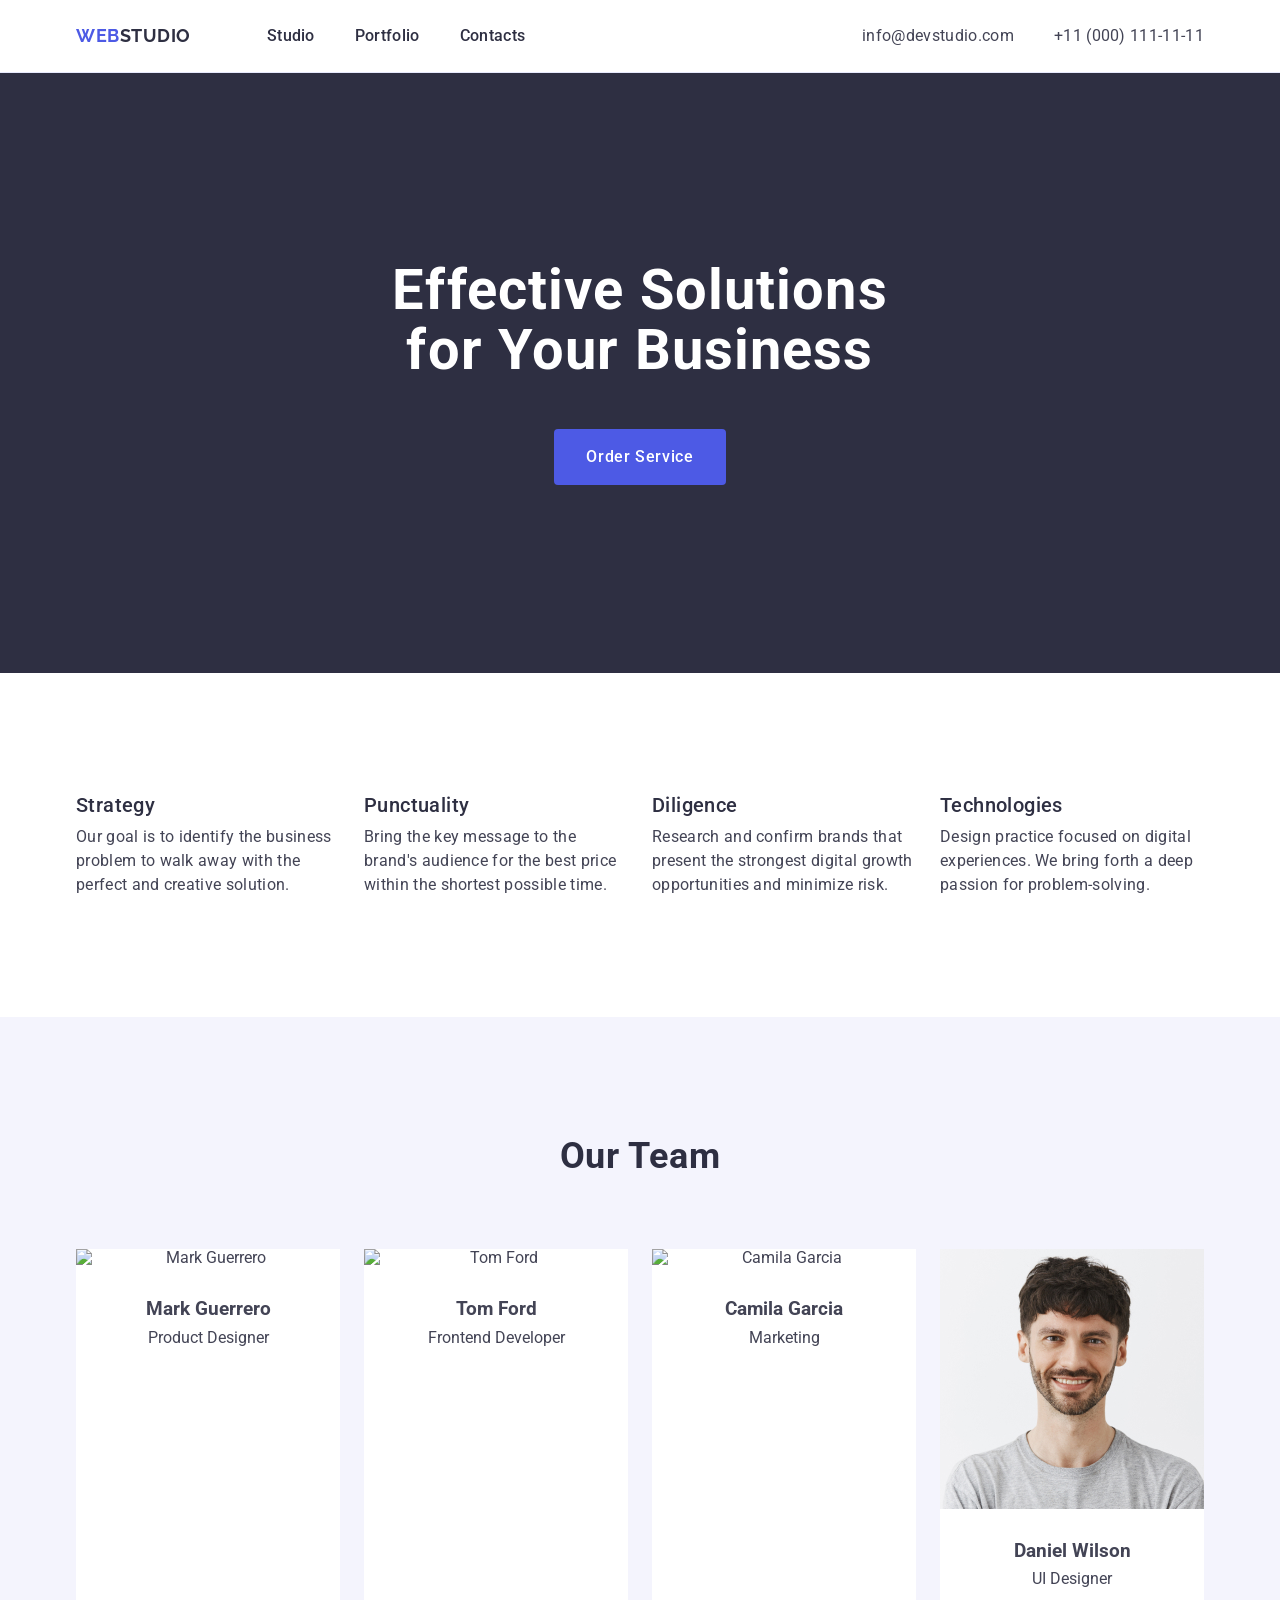
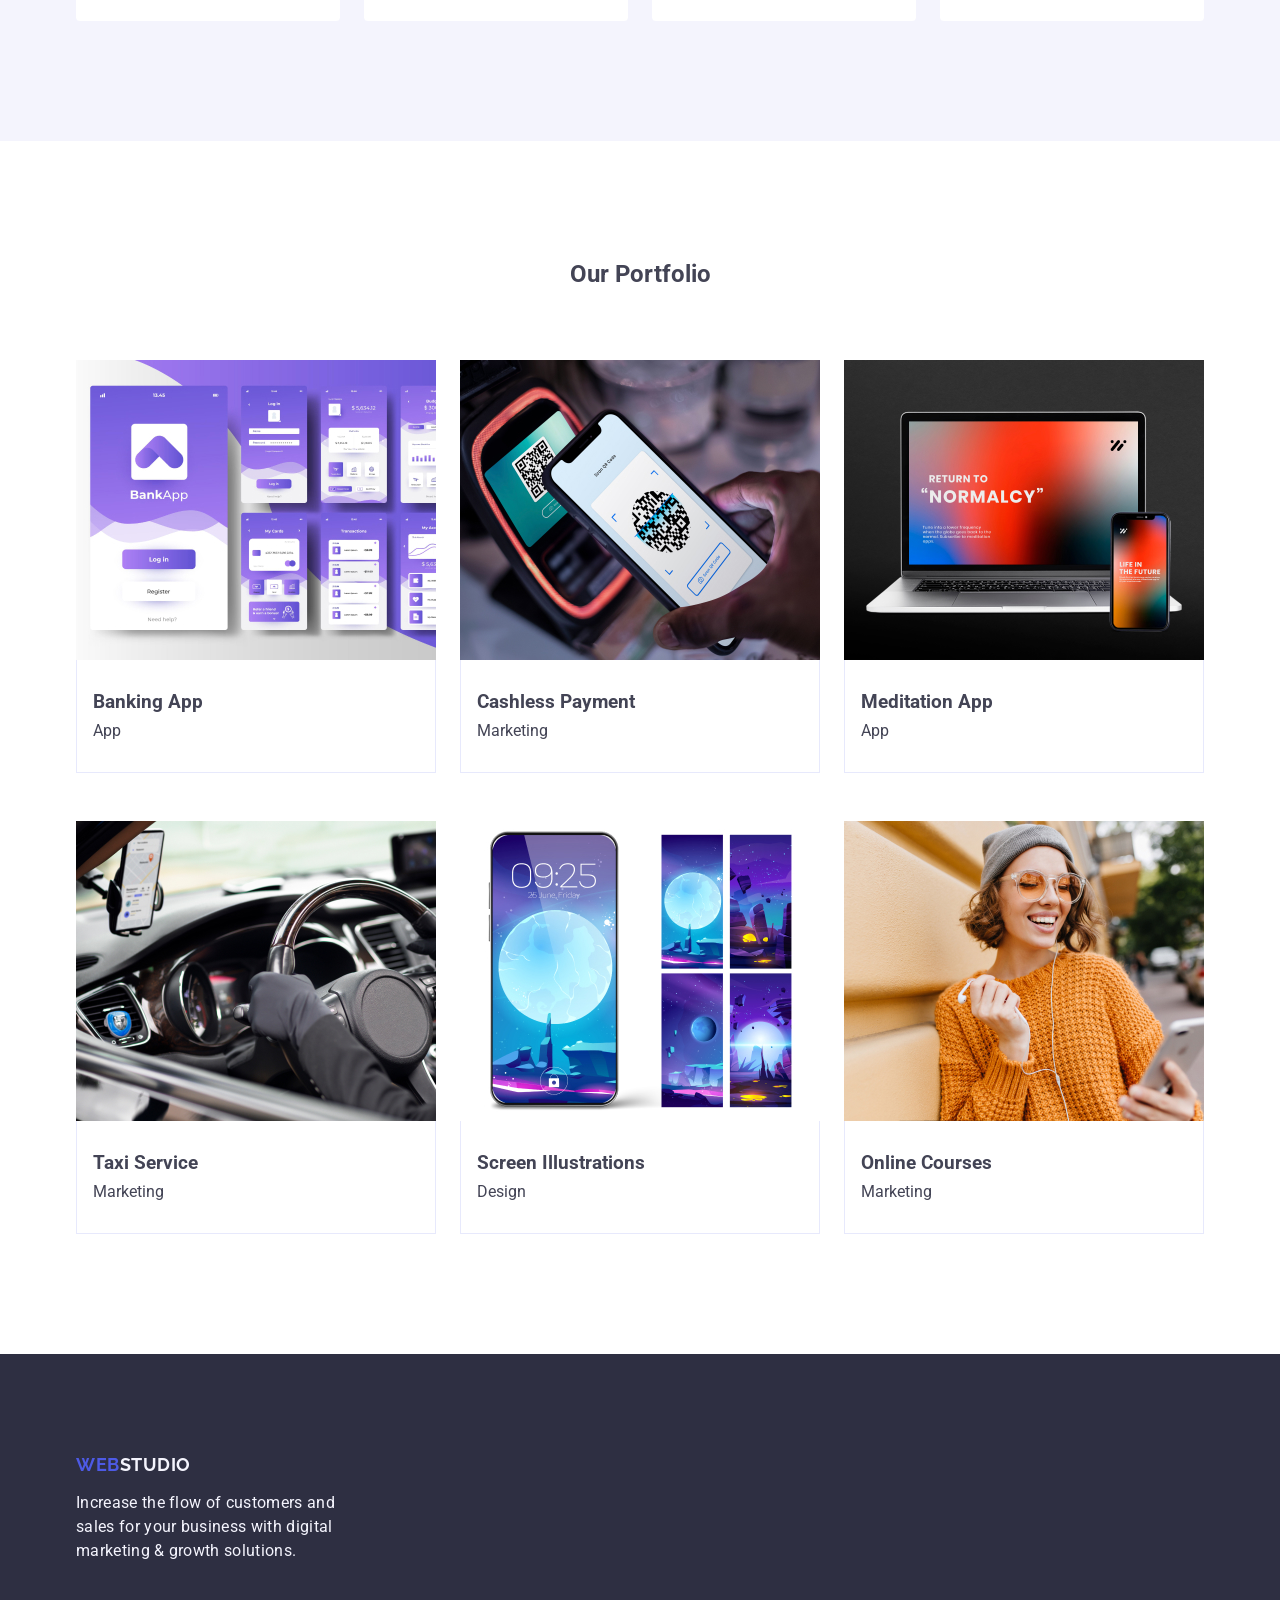
==== commit 13a59e49: "update" ====
--- a/index.html
+++ b/index.html
@@ -1,21 +1,20 @@
 <!DOCTYPE html>
 <html lang="en">
-    <head>
-        <meta charset="utf-8">
-        <title>WEBSTUDIO</title>
-        <link rel="preconnect" href="https://fonts.googleapis.com">
-        <link rel="preconnect" href="https://fonts.gstatic.com" crossorigin>
-        <link
-            href="https://fonts.googleapis.com/css2?family=Raleway:wght@800&family=Roboto:wght@400;500;700&display=swap"
-            rel="stylesheet">
-        <link rel="stylesheet" href="./css/styles.css">
-    </head>
-    
-    <body>
-        <header>
-            <nav>
+<head>
+    <meta charset="utf-8">
+    <title>WEBSTUDIO</title>
+    <link rel="preconnect" href="https://fonts.googleapis.com">
+    <link rel="preconnect" href="https://fonts.gstatic.com" crossorigin>
+    <link href="https://fonts.googleapis.com/css2?family=Raleway:wght@800&family=Roboto:wght@400;500;700&display=swap" rel="stylesheet">
+    <link href="https://cdn.jsdelivr.net/npm/modern-normalize@2.0.0/modern-normalize.min.css" rel="stylesheet">
+    <link rel="stylesheet" href="./css/styles.css">
+</head>
+<body>
+    <header class="header">
+        <div class="container">
+            <nav class="nav">
                 <a href="./index.html" class="logo">Web<span>Studio</span></a>
-                <ul>
+                <ul class="nav-list">
                     <li>
                         <a href="./index.html" class="nav-link">Studio</a>
                     </li>
@@ -28,7 +27,7 @@
                 </ul>
             </nav>
             <address class="contact-info">
-                <ul>
+                <ul class="contact-list">
                     <li>
                         <a href="mailto:info@devstudio.com" class="contact-item">info@devstudio.com</a>
                     </li>
@@ -37,113 +36,136 @@
                     </li>
                 </ul>
             </address>
-        </header>
-    
-        <main>
-            <section class="hero-section">
+        </div>
+    </header>
+    <main>
+        <section class="hero-section">
+            <div class="container">
                 <h1 class="hero-header">
                     Effective Solutions for Your Business
                 </h1>
                 <button type="button" class="hero-button">Order Service</button>
-            </section>
-    
-            <section>
-                <h2 class="section-main-header">Features</h2>
-                <ul>
-                    <li>
-                        <h3 class="section-header">Strategy</h3>
-                        <p class="section-paragraph">Our goal is to identify the business problem to walk away with the perfect and creative solution.
+            </div>
+        </section>
+        <section class="features-section">
+            <div class="container">
+                <h2 class="visually-hidden">Features</h2>
+                <ul class="features-list">
+                    <li class="features-item">
+                        <h3 class="features-header">Strategy</h3>
+                        <p class="features-paragraph">Our goal is to identify the business problem to walk away with the perfect and creative solution.
                         </p>
                     </li>
-                    <li>
-                        <h3 class="section-header">Punctuality</h3>
-                        <p class="section-paragraph">Bring the key message to the brand's audience for the best price within the shortest possible
+                    <li class="features-item">
+                        <h3 class="features-header">Punctuality</h3>
+                        <p class="features-paragraph">Bring the key message to the brand's audience for the best price within the shortest possible
                             time.</p>
                     </li>
-                    <li>
-                        <h3 class="section-header">Diligence</h3>
-                        <p class="section-paragraph">Research and confirm brands that present the strongest digital growth opportunities and minimize
+                    <li class="features-item">
+                        <h3 class="features-header">Diligence</h3>
+                        <p class="features-paragraph">Research and confirm brands that present the strongest digital growth opportunities and minimize
                             risk.</p>
                     </li>
-                    <li>
-                        <h3 class="section-header">Technologies</h3>
-                        <p class="section-paragraph">Design practice focused on digital experiences. We bring forth a deep passion for
+                    <li class="features-item">
+                        <h3 class="features-header">Technologies</h3>
+                        <p class="features-paragraph">Design practice focused on digital experiences. We bring forth a deep passion for
                             problem-solving.</p>
                     </li>
                 </ul>
-            </section>
-    
-            <section class="team-section">
-                <h2 class="section-main-header">Our Team</h2>
-                <ul>
-                    <li class="section-list">
+            </div>
+        </section>
+        <section class="team-section">
+            <div class="container">
+                <h2 class="team-header">Our Team</h2>
+                <ul class="section-list">
+                    <li class="section-item">
                         <img src="./images/mark_guerrero.jpg" alt="Mark Guerrero" width="264">
-                        <h3 class="section-header">Mark Guerrero</h3>
-                        <p class="section-paragraph">Product Designer</p>
+                        <div class="team-wrapper">
+                            <h3 class="header-employee">Mark Guerrero</h3>
+                            <p class="paragraf-employee">Product Designer</p>
+                        </div>
                     </li>
-                    <li class="section-list">
+                    <li class="section-item">
                         <img src="./images/tom_ford.jpg" alt="Tom Ford" width="264">
-                        <h3 class="section-header">Tom Ford</h3>
-                        <p class="section-paragraph">Frontend Developer</p>
+                        <div class="team-wrapper">
+                            <h3 class="header-employee">Tom Ford</h3>
+                            <p class="paragraf-employee">Frontend Developer</p>
+                        </div>
                     </li>
-                    <li class="section-list">
+                    <li class="section-item">
                         <img src="./images/camila_garcia.jpg" alt="Camila Garcia" width="264">
-                        <h3 class="section-header">Camila Garcia</h3>
-                        <p class="section-paragraph">Marketing</p>
+                        <div class="team-wrapper">
+                            <h3 class="header-employee">Camila Garcia</h3>
+                            <p class="paragraf-employee">Marketing</p>
+                        </div>    
                     </li>
-                    <li class="section-list">
+                    <li class="section-item">
                         <img src="./images/daniel_wilson.jpg" alt="Daniel Wilson" width="264">
-                        <h3 class="section-header">Daniel Wilson</h3>
-                        <p class="section-paragraph">UI Designer</p>
+                        <div class="team-wrapper">
+                            <h3 class="header-employee">Daniel Wilson</h3>
+                            <p class="paragraf-employee">UI Designer</p>
+                        </div>    
                     </li>
                 </ul>
-            </section>
-    
-            <section>
-                <h2 class="section-main-header">Our Portfolio</h2>
-                <ul>
-                    <li>
+            </div>
+        </section>
+        <section class="portfolio-section">
+            <div class="container">
+                <h2 class="portfolio-header">Our Portfolio</h2>
+                <ul class="portfolio-list">
+                    <li class="portfolio-item">
                         <img src="./images/banking_app_interface_concept.jpg" alt="Banking App" width="360">
-                        <h3 class="section-header">Banking App</h3>
-                        <p class="section-paragraph">App</p>
+                        <div class="portfolio-wrapper">
+                            <h3>Banking App</h3>
+                            <p>App</p>
+                        </div>
                     </li>
-                    <li>
+                    <li class="portfolio-item">
                         <img src="./images/cashless_payment.jpg" alt="Cashless Payment" width="360">
-                        <h3 class="section-header">Cashless Payment</h3>
-                        <p class="section-paragraph">Marketing</p>
+                        <div class="portfolio-wrapper">
+                            <h3>Cashless Payment</h3>
+                            <p>Marketing</p>
+                        </div>
                     </li>
-                    <li>
+                    <li class="portfolio-item">
                         <img src="./images/meditation_app.jpg" alt="Meditation App" width="360">
-                        <h3 class="section-header">Meditation App</h3>
-                        <p class="section-paragraph">App</p>
+                        <div class="portfolio-wrapper">
+                            <h3>Meditation App</h3>
+                            <p>App</p>
+                        </div>
                     </li>
-                    <li>
+                    <li class="portfolio-item">
                         <img src="./images/taxi_service.jpg" alt="Taxi Service" width="360">
-                        <h3 class="section-header">Taxi Service</h3>
-                        <p class="section-paragraph">Marketing</p>
+                        <div class="portfolio-wrapper">
+                            <h3>Taxi Service</h3>
+                            <p>Marketing</p>
+                        </div>
                     </li>
-                    <li>
+                    <li class="portfolio-item">
                         <img src="./images/screen_illustrations.jpg" alt="Screen Illustrations" width="360">
-                        <h3 class="section-header">Screen Illustrations</h3>
-                        <p class="section-paragraph">Design</p>
+                        <div class="portfolio-wrapper">
+                            <h3>Screen Illustrations</h3>
+                            <p>Design</p>
+                        </div>
                     </li>
-                    <li>
+                    <li class="portfolio-item">
                         <img src="./images/online_courses.jpg" alt="Online Courses" width="360">
-                        <h3 class="section-header">Online Courses</h3>
-                        <p class="section-paragraph">Marketing</p>
+                        <div class="portfolio-wrapper">
+                            <h3>Online Courses</h3>
+                            <p>Marketing</p>
+                        </div>
                     </li>
                 </ul>
-            </section>
-        </main>
-    
-        <footer class="footer">
-            <a href="./index.html" class="logo">Web
-                <span class="logo accent">Studio</span>
-            </a>
+            </div>
+        </section>
+    </main>
+    <footer class="footer">
+        <div class="container">
+            <a href="./index.html" class="logo footer-link">Web<span class="logo accent">Studio</span></a>
             <p class="footer-paragraph">
                 Increase the flow of customers and sales for your business with digital marketing & growth solutions.
             </p>
-        </footer>
-    </body>
-    
-    </html>+        </div>
+    </footer>
+</body>
+</html>
--- a/css/styles.css
+++ b/css/styles.css
@@ -1,284 +1,298 @@
 :root {
-    --primary-font-family: 'Roboto', sans-serif;
-    --secondary-font-family: 'Raleway', sans-serif;
-    --title-text-color: #212121 ;
-    --description-text-color: #757575 ;
-    --accent-color: #2196F3;
-    --white-color: #FFFFFF;
-    --primary-font-weight: 700;
-    --secondary-font-weight: 500;
-    --description-font-weight: 400;
-}
-
-.list {
-    list-style: none;
-}
-
-.link {
-    text-decoration: none;
-}
-
-body {
-    font-family: 'Roboto', sans-serif;
-}
-
-h1,
-h2,
-h3,
-p {
-    margin-top: 0;
-    margin-bottom: 0;
-}
-
-ul,
-ol {
-    margin-top: 0;
-    margin-bottom: 0;
-    margin-left: 0;
+        --primary-color: #2e2f42;
+        --secondary-color: #434455;
+        --accent-color: #4D5AE5;
+        --white-color: #FFFFFF;
+        --cobalt-blue: #404bbf;
+        --background-color: #F4F4FD;
+        --border-color: #E7E9FC;
+        --items: 3;
+        --col-indent:24px;
+        --row-indent: 48px;
+}
+
+h1, h2, h3, h4, h5, h6, p {
+    margin: 0;
+}
+
+ul, ol {
+    list-style-type: none;
+    padding: 0;
+    margin: 0;
 }
 
 img {
     display: block;
 }
 
-/* =============== COMPONENTS =============== */
+.container {
+    width: 1158px;
+    margin: 0 auto;
+    padding: 0 15px;
+}
+
+body {
+    font-family: "Roboto", sans-serif;
+    color: var(--secondary-color);
+    background-color: var(--white-color);
+}
+
+.header {
+    border-bottom: 1px solid var(--border-color);
+}
+
+.header .container {
+    display: flex;
+    align-items: center;
+}
+
+.nav {
+    display: flex;
+    align-items: center;
+    flex-grow: 1;
+}
 
 .logo {
-    font-family: 'Raleway', sans-serif;
-    font-weight: var(--primary-font-weight);
-    font-size: 26px;
-    line-height: 1.19;
-    letter-spacing: 0.03em;
-    color: var(--accent-color);
-}
-
-.logo > span {
-    color: var(--accent-color);
-}
-
-.logo-theme-dark {
-    color: var(--white-color);
-}
-
-.logo-theme-light {
-    color: #000000;
-}
-
-.section-titles {
-    font-weight: var(--primary-font-weight);
-    font-size: 36px;
+    font-family: "Raleway", sans-serif;
+    font-weight: 700;
+    font-size: 18px;
     line-height: 1.17;
-    text-align: center;
-    letter-spacing: 0.03em;
-    color: var(--title-text-color);
-}
-
-/* =============== HEADER ================= */
-
-.menu-link {
-    font-weight: var(--secondary-font-weight);
-    font-size: 14px;
-    line-height: 1.14;
-    letter-spacing: 0.02em;
-    color: var(--title-text-color); 
-}
-
-.menu-link:hover,
-.menu-link:focus {
-    color: var(--accent-color);
-}
-
-.header-mail {
-    font-weight: var(--secondary-font-weight);
-    font-size: 14px;
-    line-height: 1.14;
-    letter-spacing: 0.02em;
-    color: var(--description-text-color);
-}
-
-.header-mail:hover,
-.header-mail:focus {
-    color: var(--accent-color);
-}
-
-.header-phone {
-    font-weight: var(--secondary-font-weight);
-    font-size: 14px;
-    line-height: 1.4;
-    letter-spacing: 0.02em;
-    color: var(--description-text-color);
-}
-
-.header-phone:hover,
-.header-phone:focus {
-    color: var(--accent-color);
-}
-
-/* =============== HERO =============== */
-
-.hero {
-    background: #2F303A;
-}
-
-.hero-title {
-    font-weight: 900;
-    font-size: 44px;
-    line-height: 1.36;
-    text-align: center;
-    letter-spacing: 0.06em;
-    text-transform: uppercase;
-    color: var(--white-color);
-}
-
-.modal-btn {
-    font-weight: var(--primary-font-weight);
-    font-size: 16px;
-    line-height: 1.875;
-    background: #188CE8;
-    box-shadow: 0px 4px 4px rgba(0, 0, 0, 0.15);
-    border-radius: 4px;
-    display: flex;
-    align-items: center;
-    text-align: center;
-    letter-spacing: 0.06em;
-    cursor: pointer;
-    color: var(--white-color);
-}
-
-.modal-btn:hover,
-.modal-btn:focus {
-    background-color: var(--accent-color);
-    box-shadow: 0px 4px 4px rgba(0, 0, 0, 0.15);
-    border-radius: 4px;
-}
-
-/* =============== ADVANTAGES =============== */
-
-.advantages-title {
-    font-weight: var(--primary-font-weight);
-    font-size: 14px;
-    line-height: 1.14;
     letter-spacing: 0.03em;
     text-transform: uppercase;
-    color: var(--title-text-color);
-}
-
-.advantages-text {
-    font-weight: var(--description-font-weight);
-    font-size: 14px;
-    line-height: 1.71;
-    letter-spacing: 0.03em;
-    color: var(--description-text-color);
-}
-
-/* =============== WORK =============== */
-
-/* =============== OUR TEAM =============== */
-
-.our-team {
-    background: #F5F4FA;
-}
-
-.card-bg {
+    color: var(--accent-color);
+    text-decoration: none;
+    margin-right: 76px;
+}
+
+.logo span {
+    color: var(--primary-color);
+}
+
+.nav-list {
+    display: flex;
+    gap: 40px;
+    align-items: center;
+    padding: 24px 0;
+}
+
+.nav-link {
+    font-weight: 500;
+    font-size: 16px;
+    line-height: 1.5;
+    letter-spacing: 0.02em;
+    color: var(--primary-color);
+    text-decoration: none;
+    padding: 24px 0;
+}
+
+.nav-link:hover, .nav-link:focus {
+    color: var(--cobalt-blue);
+}
+
+.contact-info {
+    font-style: normal;
+    margin-left: auto;
+}
+
+.contact-list {
+    display: flex;
+    gap: 40px;
+    align-items: center;
+}
+
+.contact-item {
+    font-size: 16px;
+    line-height: 1.5;
+    letter-spacing: 0.02em;
+    color: var(--secondary-color);
+    text-decoration: none;
+}
+
+.contact-item:hover, .contact-item:focus {
+    color: var(--cobalt-blue);
+}
+
+.hero-section {
+    background-color: var(--primary-color);
+    display: flex;
+    justify-content: center;
+    align-items: center;
+    text-align: center;
+    padding: 188px 0;
+}
+
+.hero-header {
+    max-width: 496px;
+    font-size: 56px;
+    line-height: 1.07;
+    text-align: center;
+    letter-spacing: 0.02em;
+    padding-bottom: 48px;
+    color: var(--white-color);
+    margin: 0 auto;
+}
+
+.hero-button {
+    display: block;
+    min-width: 169px;
+    background-color: var(--accent-color);
+    font-family: "Roboto", sans-serif;
+    font-weight: 500;
+    font-size: 16px;
+    line-height: 1.5;
+    letter-spacing: 0.04em;
+    color: var(--white-color);
+    padding: 16px 32px;
+    cursor: pointer;
+    border: none;
+    border-radius: 4px;
+    margin: 0 auto;
+}
+
+.hero-button:hover, .hero-button:focus {
+    background-color: var(--cobalt-blue);
+}
+
+.features-section {
+    padding: 120px 0 120px;
+}
+
+.visually-hidden {
+    position: absolute;
+    width: 1px;
+    height: 1px;
+    margin: -1px;
+    border: 0;
+    padding: 0;
+    white-space: nowrap;
+    clip-path: inset(100%);
+    clip: rect(0 0 0 0);
+    overflow: hidden;
+}
+
+.features-list {
+    display: flex;
+    gap: 24px;
+    justify-content: center;
+}
+
+.features-item {
+    width: 264px;
+}
+
+.features-header {
+    font-weight: 500;
+    font-size: 20px;
+    line-height: 1.2;
+    letter-spacing: 0.02em;
+    color: var(--primary-color);
+    margin-bottom: 8px;
+}
+
+.features-paragraph {
+    font-size: 16px;
+    line-height: 1.5;
+    letter-spacing: 0.02em;
+    color: var(--secondary-color);
+}
+
+.team-section {
+    background-color: var(--background-color);
+    padding: 120px 0
+}
+
+.team-header {
+    font-size: 36px;
+    line-height: 1.11;
+    text-align: center;
+    letter-spacing: 0.02em;
+    text-transform: capitalize;
+    color: var(--primary-color);
+    margin-bottom: 72px;
+}
+
+.team-wrapper {
+    padding: 32px 0
+}
+
+.header-employee {
+    text-align: center;
+    margin-bottom: 8px;
+}
+
+.paragraf-employee {
+    text-align: center;
+}
+
+.section-list {
+    display: flex;
+    gap: 24px;
+}
+
+.section-item {
+    width: 264px;
+    background-color: var(--white-color);
+    text-align: center;
+    border-radius: 0px 0px 4px 4px;
     background: var(--white-color);
-    box-shadow: 0px 1px 3px rgba(0, 0, 0, 0.12), 0px 1px 1px rgba(0, 0, 0, 0.14), 0px 2px 1px rgba(0, 0, 0, 0.2);
-    border-radius: 0px 0px 4px 4px;
-}
-
-.employee-names {
-    font-weight: var(--secondary-font-weight);
-    font-size: 16px;
-    line-height: 1.19;
-    text-align: center;
-    letter-spacing: 0.03em;
-    color: var(--title-text-color);
-}
-
-.job-title {
-    font-weight: var(--description-font-weight);
-    font-size: 16px;
-    line-height: 1.19;
-    text-align: center;
-    letter-spacing: 0.03em;
-    color: var(--description-text-color);
-}
-
-/* =============== FILTERS =============== */
-
-.filter-btn {
-    background: #F5F4FA;
-    border-radius: 4px;
-    font-weight: var(--secondary-font-weight);
-    font-size: 16px;
-    line-height: 1.62;
-    text-align: center;
-    letter-spacing: 0.03em;
-    display: flex;
-    cursor: pointer;
-    color: var(--title-text-color);
-}
-
-.filter-text:hover,
-.filter-text:focus {
-    color: var(--white-color);
-    background: var(--accent-color);
-}
-
-/* =============== PROJECT CARDS =============== */
-
-.projects-page {
-    background: var(--white-color);
-}
-
-.one-card {
-    background: var(--white-color);
-    border: 1px solid #EEEEEE;
-}
-
-.one-card-title {
-    font-weight: var(--primary-font-weight);
-    font-size: 18px;
-    line-height: 2;
-    letter-spacing: 0.06em;
-    color: var(--title-text-color);
-}
-
-.one-card-description {
-    font-weight: var(--description-font-weight);
-    font-size: 16px;
-    line-height: 1.875;
-    letter-spacing: 0.03em;
-    color: var(--description-text-color);
-}
-
-/* =============== FOOTER =============== */
-
-.page-footer {
-    background: #2F303A;
-}
-
-.footer-address {
-    font-style: normal;
-    font-weight: var(--description-font-weight);
-    font-size: 14px;
-    line-height: 1.71;
-    letter-spacing: 0.03em;
-}
-
-.footer-address:hover,
-.footer-address:focus {
-    color: var(--accent-color);
-}
-
-.adress {
-    font-style: normal;
-    color: var(--white-color);
-}
-
-.footer-mail {
-    color: rgba(255, 255, 255, 0.6);
-}
-
-.footer-phone {
-    color: rgba(255, 255, 255, 0.6);
+}
+
+.portfolio-section {
+    padding-top: 120px;
+    padding-bottom: 120px;
+}
+
+.portfolio-header {
+    margin-bottom: 72px;
+    text-align: center;
+}
+
+.portfolio-list {
+    display: flex;
+    flex-wrap: wrap;
+    row-gap: var(--row-indent);
+    column-gap: var(--col-indent);
+}
+
+.portfolio-item {
+    width: calc((100% - var(--col-indent) * (var(--items) - 1)) / var(--items));
+}
+
+.portfolio-wrapper {
+    padding: 32px 16px;
+    border: 1px solid var(--border-color);
+    border-top: none;
+}
+
+.portfolio-wrapper h3 {
+    margin-bottom: 8px;
+}
+
+.portfolio-item img {
+    width: 100%;
+    position: relative;
+    display: block;
+}
+
+.footer {
+    display: flex;
+    background-color: var(--primary-color);
+    padding: 100px 0
+}
+
+.logo .accent {
+    color: var(--background-color);
+}
+
+.footer-link {
+    display: inline-block;
+    margin-bottom: 16px;
+
+}
+
+.footer-paragraph {
+    line-height: 1.5;
+    color: var(--background-color);
+    letter-spacing: 0.02em;
+    width: 264px;
 }
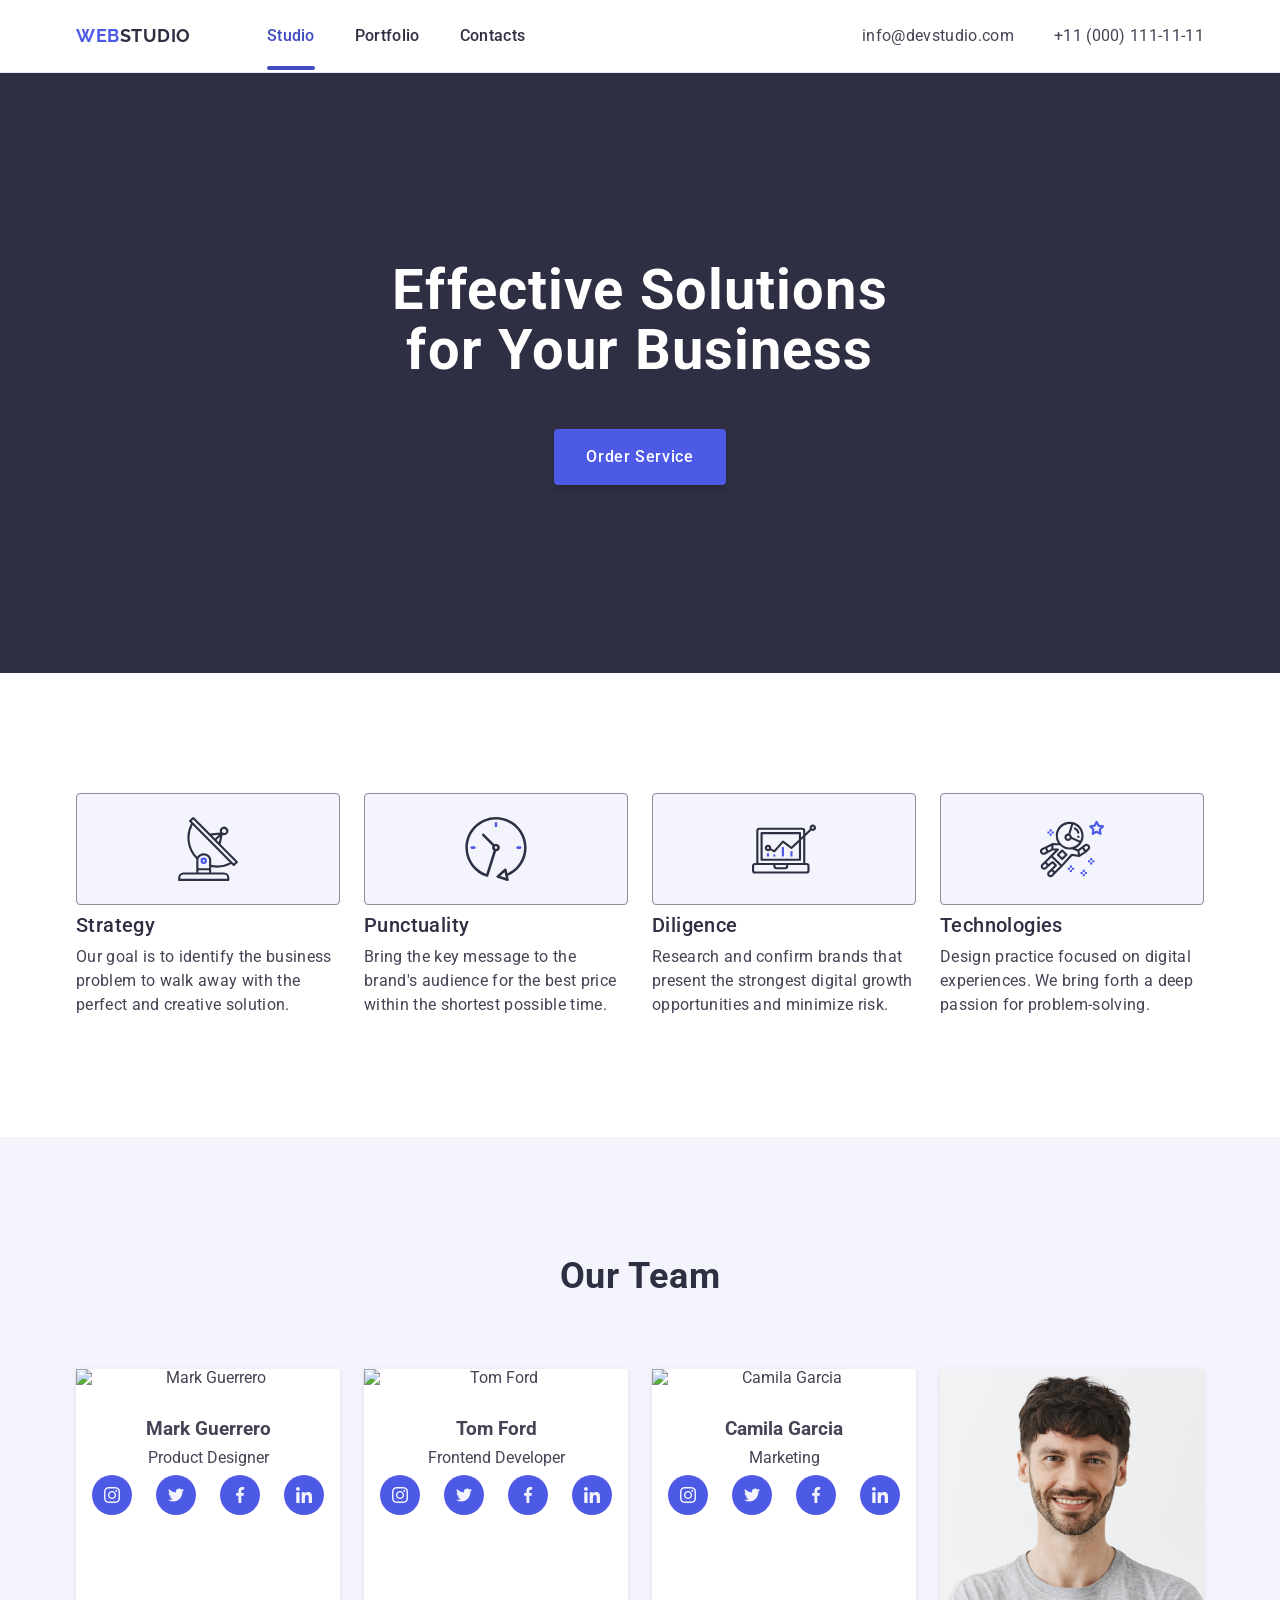
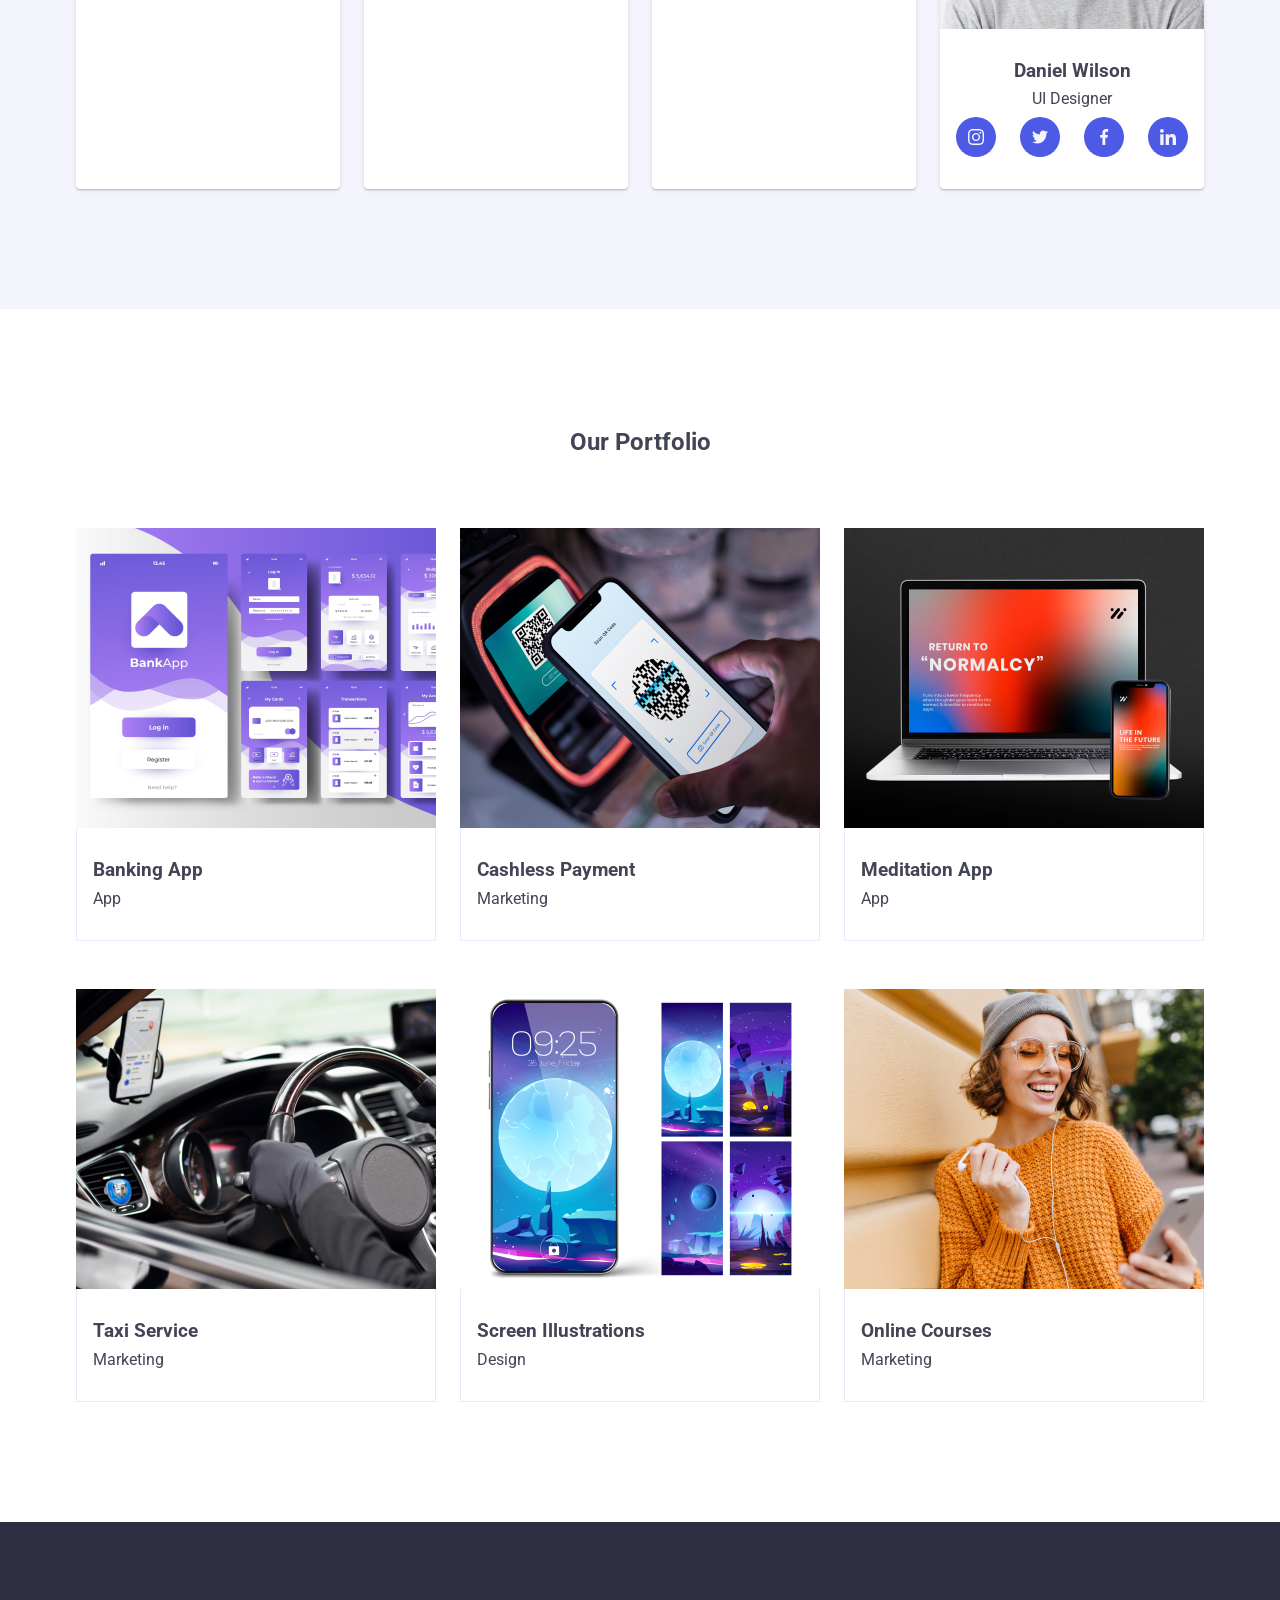
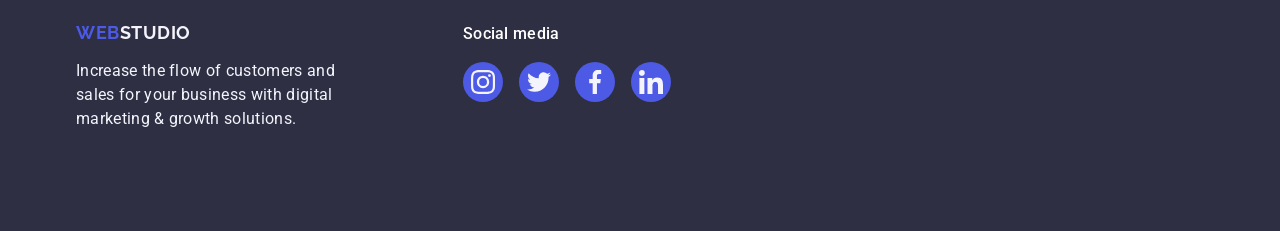
==== commit 4bc31a6b: "update olga" ====
--- a/index.html
+++ b/index.html
@@ -16,7 +16,7 @@
                 <a href="./index.html" class="logo">Web<span>Studio</span></a>
                 <ul class="nav-list">
                     <li>
-                        <a href="./index.html" class="nav-link">Studio</a>
+                        <a href="./index.html" class="nav-link acive">Studio</a>
                     </li>
                     <li>
                         <a href="" class="nav-link">Portfolio</a>
@@ -52,21 +52,41 @@
                 <h2 class="visually-hidden">Features</h2>
                 <ul class="features-list">
                     <li class="features-item">
+                        <div class="features-icon-wrapper">
+                            <svg width="64" height="64">
+                                <use href="./images/icons.svg#icon-antenna"></use>
+                            </svg>
+                        </div>
                         <h3 class="features-header">Strategy</h3>
                         <p class="features-paragraph">Our goal is to identify the business problem to walk away with the perfect and creative solution.
                         </p>
                     </li>
                     <li class="features-item">
+                        <div class="features-icon-wrapper">
+                            <svg width="64" height="64">
+                                <use href="./images/icons.svg#icon-clock"></use>
+                            </svg>
+                        </div>
                         <h3 class="features-header">Punctuality</h3>
                         <p class="features-paragraph">Bring the key message to the brand's audience for the best price within the shortest possible
                             time.</p>
                     </li>
                     <li class="features-item">
+                        <div class="features-icon-wrapper">
+                            <svg width="64" height="64">
+                                <use href="./images/icons.svg#icon-diagram"></use>
+                            </svg>
+                        </div>
                         <h3 class="features-header">Diligence</h3>
                         <p class="features-paragraph">Research and confirm brands that present the strongest digital growth opportunities and minimize
                             risk.</p>
                     </li>
                     <li class="features-item">
+                        <div class="features-icon-wrapper">
+                            <svg width="64" height="64">
+                                <use href="./images/icons.svg#icon-astronaut"></use>
+                            </svg>
+                        </div>
                         <h3 class="features-header">Technologies</h3>
                         <p class="features-paragraph">Design practice focused on digital experiences. We bring forth a deep passion for
                             problem-solving.</p>
@@ -83,6 +103,76 @@
                         <div class="team-wrapper">
                             <h3 class="header-employee">Mark Guerrero</h3>
                             <p class="paragraf-employee">Product Designer</p>
+                            <ul class="socials">
+                                <li class="social-item">
+                                    <a 
+                                        class="social-link"
+                                        href="https://instagram.com"
+                                        target="_blank"
+                                        rel="noopener noreferrer"
+                                        aria-label="Link to Instagram site"
+                                    >
+                                        <svg 
+                                        class="socials-icon" 
+                                        width="16" 
+                                        height="16" 
+                                        >
+                                            <use href="./images/icons.svg#icon-instagram"></use>
+                                        </svg>
+                                    </a>
+                                </li>
+                                <li class="social-item">
+                                    <a 
+                                        class="social-link"
+                                        href="https://twitter.com"
+                                        target="_blank"
+                                        rel="noopener noreferrer"
+                                        aria-label="Link to Twitter site"
+                                    >
+                                        <svg 
+                                        class="socials-icon" 
+                                        width="16" 
+                                        height="16" 
+                                        >
+                                            <use href="./images/icons.svg#icon-twitter"></use>
+                                        </svg>
+                                    </a>
+                                </li>
+                                <li class="social-item">
+                                    <a 
+                                        class="social-link"
+                                        href="https://facebook.com"
+                                        target="_blank"
+                                        rel="noopener noreferrer"
+                                        aria-label="Link to Facebook site"
+                                    >
+                                        <svg 
+                                        class="socials-icon" 
+                                        width="16" 
+                                        height="16" 
+                                        >
+                                            <use href="./images/icons.svg#icon-facebook"></use>
+                                        </svg>
+                                    </a>
+                                </li>
+                                <li class="social-item">
+                                    <a 
+                                        class="social-link"
+                                        href="https://www.linkedin.com/"
+                                        target="_blank"
+                                        rel="noopener noreferrer"
+                                        aria-label="Link to Linkedin site"
+                                    >
+                                        <svg 
+                                        class="socials-icon" 
+                                        width="16" 
+                                        height="16" 
+                                        >
+                                            <use href="./images/icons.svg#icon-linkedin"></use>
+                                        </svg>
+                                    </a>
+                                </li>
+                            </ul>
                         </div>
                     </li>
                     <li class="section-item">
@@ -90,6 +180,40 @@
                         <div class="team-wrapper">
                             <h3 class="header-employee">Tom Ford</h3>
                             <p class="paragraf-employee">Frontend Developer</p>
+                            <ul class="socials">
+                                <li class="social-item">
+                                    <a class="social-link" href="https://instagram.com" target="_blank" rel="noopener noreferrer"
+                                        aria-label="Link to Instagram site">
+                                        <svg class="socials-icon" width="16" height="16">
+                                            <use href="./images/icons.svg#icon-instagram"></use>
+                                        </svg>
+                                    </a>
+                                </li>
+                                <li class="social-item">
+                                    <a class="social-link" href="https://twitter.com" target="_blank" rel="noopener noreferrer"
+                                        aria-label="Link to Twitter site">
+                                        <svg class="socials-icon" width="16" height="16">
+                                            <use href="./images/icons.svg#icon-twitter"></use>
+                                        </svg>
+                                    </a>
+                                </li>
+                                <li class="social-item">
+                                    <a class="social-link" href="https://facebook.com" target="_blank" rel="noopener noreferrer"
+                                        aria-label="Link to Facebook site">
+                                        <svg class="socials-icon" width="16" height="16">
+                                            <use href="./images/icons.svg#icon-facebook"></use>
+                                        </svg>
+                                    </a>
+                                </li>
+                                <li class="social-item">
+                                    <a class="social-link" href="https://www.linkedin.com/" target="_blank" rel="noopener noreferrer"
+                                        aria-label="Link to Linkedin site">
+                                        <svg class="socials-icon" width="16" height="16">
+                                            <use href="./images/icons.svg#icon-linkedin"></use>
+                                        </svg>
+                                    </a>
+                                </li>
+                            </ul>
                         </div>
                     </li>
                     <li class="section-item">
@@ -97,6 +221,40 @@
                         <div class="team-wrapper">
                             <h3 class="header-employee">Camila Garcia</h3>
                             <p class="paragraf-employee">Marketing</p>
+                            <ul class="socials">
+                                <li class="social-item">
+                                    <a class="social-link" href="https://instagram.com" target="_blank" rel="noopener noreferrer"
+                                        aria-label="Link to Instagram site">
+                                        <svg class="socials-icon" width="16" height="16">
+                                            <use href="./images/icons.svg#icon-instagram"></use>
+                                        </svg>
+                                    </a>
+                                </li>
+                                <li class="social-item">
+                                    <a class="social-link" href="https://twitter.com" target="_blank" rel="noopener noreferrer"
+                                        aria-label="Link to Twitter site">
+                                        <svg class="socials-icon" width="16" height="16">
+                                            <use href="./images/icons.svg#icon-twitter"></use>
+                                        </svg>
+                                    </a>
+                                </li>
+                                <li class="social-item">
+                                    <a class="social-link" href="https://facebook.com" target="_blank" rel="noopener noreferrer"
+                                        aria-label="Link to Facebook site">
+                                        <svg class="socials-icon" width="16" height="16">
+                                            <use href="./images/icons.svg#icon-facebook"></use>
+                                        </svg>
+                                    </a>
+                                </li>
+                                <li class="social-item">
+                                    <a class="social-link" href="https://www.linkedin.com/" target="_blank" rel="noopener noreferrer"
+                                        aria-label="Link to Linkedin site">
+                                        <svg class="socials-icon" width="16" height="16">
+                                            <use href="./images/icons.svg#icon-linkedin"></use>
+                                        </svg>
+                                    </a>
+                                </li>
+                            </ul>
                         </div>    
                     </li>
                     <li class="section-item">
@@ -104,6 +262,40 @@
                         <div class="team-wrapper">
                             <h3 class="header-employee">Daniel Wilson</h3>
                             <p class="paragraf-employee">UI Designer</p>
+                            <ul class="socials">
+                                <li class="social-item">
+                                    <a class="social-link" href="https://instagram.com" target="_blank" rel="noopener noreferrer"
+                                        aria-label="Link to Instagram site">
+                                        <svg class="socials-icon" width="16" height="16">
+                                            <use href="./images/icons.svg#icon-instagram"></use>
+                                        </svg>
+                                    </a>
+                                </li>
+                                <li class="social-item">
+                                    <a class="social-link" href="https://twitter.com" target="_blank" rel="noopener noreferrer"
+                                        aria-label="Link to Twitter site">
+                                        <svg class="socials-icon" width="16" height="16">
+                                            <use href="./images/icons.svg#icon-twitter"></use>
+                                        </svg>
+                                    </a>
+                                </li>
+                                <li class="social-item">
+                                    <a class="social-link" href="https://facebook.com" target="_blank" rel="noopener noreferrer"
+                                        aria-label="Link to Facebook site">
+                                        <svg class="socials-icon" width="16" height="16">
+                                            <use href="./images/icons.svg#icon-facebook"></use>
+                                        </svg>
+                                    </a>
+                                </li>
+                                <li class="social-item">
+                                    <a class="social-link" href="https://www.linkedin.com/" target="_blank" rel="noopener noreferrer"
+                                        aria-label="Link to Linkedin site">
+                                        <svg class="socials-icon" width="16" height="16">
+                                            <use href="./images/icons.svg#icon-linkedin"></use>
+                                        </svg>
+                                    </a>
+                                </li>
+                            </ul>
                         </div>    
                     </li>
                 </ul>
@@ -114,42 +306,73 @@
                 <h2 class="portfolio-header">Our Portfolio</h2>
                 <ul class="portfolio-list">
                     <li class="portfolio-item">
-                        <img src="./images/banking_app_interface_concept.jpg" alt="Banking App" width="360">
+                        <div class="image-box-wrapper">
+                            <img class="portfolio-img" src="./images/banking_app_interface_concept.jpg" alt="Banking App" width="360">
+                            <p class="overlay">
+                                14 Stylish and User-Friendly App Design Concepts · Task Manager App · Calorie Tracker App · Exotic Fruit Ecommerce App · Cloud Storage App
+                            </p>
+                        </div>
                         <div class="portfolio-wrapper">
                             <h3>Banking App</h3>
                             <p>App</p>
                         </div>
                     </li>
                     <li class="portfolio-item">
-                        <img src="./images/cashless_payment.jpg" alt="Cashless Payment" width="360">
+                        <div class="image-box-wrapper">
+                            <img class="portfolio-img" src="./images/cashless_payment.jpg" alt="Cashless Payment" width="360">
+                            <p class="overlay">
+                                14 Stylish and User-Friendly App Design Concepts · Task Manager App · Calorie Tracker App · Exotic Fruit Ecommerce App · Cloud Storage App
+                            </p>
+                        </div>
                         <div class="portfolio-wrapper">
                             <h3>Cashless Payment</h3>
                             <p>Marketing</p>
                         </div>
                     </li>
                     <li class="portfolio-item">
-                        <img src="./images/meditation_app.jpg" alt="Meditation App" width="360">
+                        <div class="image-box-wrapper">
+                            <img class="portfolio-img" src="./images/meditation_app.jpg" alt="Meditation App" width="360">
+                            <p class="overlay">
+                                14 Stylish and User-Friendly App Design Concepts · Task Manager App · Calorie Tracker App · Exotic Fruit Ecommerce App · Cloud Storage App
+                            </p>
+                        </div>
                         <div class="portfolio-wrapper">
                             <h3>Meditation App</h3>
                             <p>App</p>
                         </div>
                     </li>
                     <li class="portfolio-item">
-                        <img src="./images/taxi_service.jpg" alt="Taxi Service" width="360">
+                        <div class="image-box-wrapper">
+                            <img class="portfolio-img" src="./images/taxi_service.jpg" alt="Taxi Service" width="360">
+                            <p class="overlay">
+                                14 Stylish and User-Friendly App Design Concepts · Task Manager App · Calorie Tracker App · Exotic Fruit Ecommerce App · Cloud Storage App
+                            </p>
+                        </div>
                         <div class="portfolio-wrapper">
                             <h3>Taxi Service</h3>
                             <p>Marketing</p>
                         </div>
                     </li>
                     <li class="portfolio-item">
-                        <img src="./images/screen_illustrations.jpg" alt="Screen Illustrations" width="360">
+                        <div class="image-box-wrapper">
+                            <img class="portfolio-img" src="./images/screen_illustrations.jpg" alt="Screen Illustrations" width="360">
+                            <p class="overlay">
+                                14 Stylish and User-Friendly App Design Concepts · Task Manager App · Calorie Tracker App · Exotic Fruit Ecommerce App · Cloud Storage App
+                            </p>
+                        </div>
                         <div class="portfolio-wrapper">
                             <h3>Screen Illustrations</h3>
                             <p>Design</p>
                         </div>
                     </li>
                     <li class="portfolio-item">
-                        <img src="./images/online_courses.jpg" alt="Online Courses" width="360">
+                        <div class="image-box-wrapper">
+                            <img class="portfolio-img" src="./images/online_courses.jpg" alt="Online Courses" width="360">
+                            <p class="overlay">
+                                14 Stylish and User-Friendly App Design Concepts · Task Manager App · Calorie Tracker App · Exotic Fruit
+                                Ecommerce App · Cloud Storage App
+                            </p>
+                        </div>
                         <div class="portfolio-wrapper">
                             <h3>Online Courses</h3>
                             <p>Marketing</p>
@@ -161,10 +384,51 @@
     </main>
     <footer class="footer">
         <div class="container">
-            <a href="./index.html" class="logo footer-link">Web<span class="logo accent">Studio</span></a>
-            <p class="footer-paragraph">
-                Increase the flow of customers and sales for your business with digital marketing & growth solutions.
-            </p>
+            <div class="footer-wrapper footer-gap">
+                <a href="./index.html" class="logo footer-link">Web<span class="logo accent">Studio</span></a>
+                <p class="footer-paragraph">
+                    Increase the flow of customers and sales for your business with digital marketing & growth solutions.
+                </p>
+            </div>
+            <div class="footer-wrapper">
+                <p class="footer-socials-text">
+                    Social media
+                </p>
+                <ul class="socials-icons-list">
+                    <li  class="social-item">
+                        <a class="footer-social-link" href="https://instagram.com" target="_blank" rel="noopener noreferrer"
+                            aria-label="Link to Instagram site">
+                            <svg class="socials-icon" width="24" height="24">
+                                <use href="./images/icons.svg#icon-instagram"></use>
+                            </svg>
+                        </a>
+                    </li>
+                    <li class="social-item">
+                        <a class="footer-social-link" href="https://twitter.com" target="_blank" rel="noopener noreferrer"
+                            aria-label="Link to Twitter site">
+                            <svg class="socials-icon" width="24" height="24">
+                                <use href="./images/icons.svg#icon-twitter"></use>
+                            </svg>
+                        </a>
+                    </li>
+                    <li class="social-item">
+                        <a class="footer-social-link" href="https://facebook.com" target="_blank" rel="noopener noreferrer"
+                            aria-label="Link to Facebook site">
+                            <svg class="socials-icon" width="24" height="24">
+                                <use href="./images/icons.svg#icon-facebook"></use>
+                            </svg>
+                        </a>
+                    </li>
+                    <li class="social-item">
+                        <a class="footer-social-link" href="https://www.linkedin.com/" target="_blank" rel="noopener noreferrer"
+                            aria-label="Link to Linkedin site">
+                            <svg class="socials-icon" width="24" height="24">
+                                <use href="./images/icons.svg#icon-linkedin"></use>
+                            </svg>
+                        </a>
+                    </li>
+                </ul>
+            </div>
         </div>
     </footer>
 </body>
--- a/css/styles.css
+++ b/css/styles.css
@@ -6,6 +6,7 @@
         --cobalt-blue: #404bbf;
         --background-color: #F4F4FD;
         --border-color: #E7E9FC;
+        --green-color: #31D0AA;
         --items: 3;
         --col-indent:24px;
         --row-indent: 48px;
@@ -39,6 +40,10 @@
 
 .header {
     border-bottom: 1px solid var(--border-color);
+    box-shadow: 
+        0px 2px 1px rgba(46, 47, 66, 0.08),
+        0px 1px 1px rgba(46, 47, 66, 0.16),
+        0px 1px 6px rgba(46, 47, 66, 0.08);
 }
 
 .header .container {
@@ -62,6 +67,7 @@
     color: var(--accent-color);
     text-decoration: none;
     margin-right: 76px;
+    outline: none;
 }
 
 .logo span {
@@ -83,10 +89,28 @@
     color: var(--primary-color);
     text-decoration: none;
     padding: 24px 0;
+    transition: color 250ms cubic-bezier(0.4, 0, 0.2, 1);
 }
 
 .nav-link:hover, .nav-link:focus {
     color: var(--cobalt-blue);
+    outline: none;
+}
+
+.acive {
+    position: relative;
+    color: var(--cobalt-blue);
+}
+
+.acive::after {
+    content: "";
+    position: absolute;
+    left: 0;
+    bottom: -1px;
+    background-color: var(--cobalt-blue);
+    border-radius: 2px;
+    height: 4px;
+    width: 100%;
 }
 
 .contact-info {
@@ -106,10 +130,12 @@
     letter-spacing: 0.02em;
     color: var(--secondary-color);
     text-decoration: none;
+    transition: color 250ms cubic-bezier(0.4, 0, 0.2, 1);
 }
 
 .contact-item:hover, .contact-item:focus {
     color: var(--cobalt-blue);
+    outline: none;
 }
 
 .hero-section {
@@ -119,6 +145,17 @@
     align-items: center;
     text-align: center;
     padding: 188px 0;
+    background-image: linear-gradient(
+        to bottom,
+        rgba(46, 47, 66, 0.7),
+        rgba(46, 47, 66, 0.7)
+    ),
+    url(../images/people-office_1.jpg);
+    background-size: cover;
+    max-width: 1440px;
+    background-repeat: no-repeat;
+    background-position: center;
+    margin: 0 auto;
 }
 
 .hero-header {
@@ -147,10 +184,14 @@
     border: none;
     border-radius: 4px;
     margin: 0 auto;
-}
-
-.hero-button:hover, .hero-button:focus {
+    box-shadow: 0px 4px 4px 0px rgba(0, 0, 0, 0.15);
+    transition: background-color 250ms cubic-bezier(0.4, 0, 0.2, 1);
+}
+
+.hero-button:hover, 
+.hero-button:focus {
     background-color: var(--cobalt-blue);
+    outline: none;
 }
 
 .features-section {
@@ -180,6 +221,17 @@
     width: 264px;
 }
 
+.features-icon-wrapper {
+    border-radius: 4px;
+    border: 1px solid var(--LIGHT-SLATE, #8E8F99);
+    background: var(--CLOUD, #F4F4FD);
+    height: 112px;
+    display: flex;
+    align-items: center;
+    justify-content: center;
+    margin-bottom: 8px;
+}
+
 .features-header {
     font-weight: 500;
     font-size: 20px;
@@ -222,6 +274,7 @@
 
 .paragraf-employee {
     text-align: center;
+    margin-bottom: 8px;
 }
 
 .section-list {
@@ -235,6 +288,35 @@
     text-align: center;
     border-radius: 0px 0px 4px 4px;
     background: var(--white-color);
+    box-shadow: 
+    0px 1px 6px 0px rgba(46, 47, 66, 0.08), 
+    0px 1px 1px 0px rgba(46, 47, 66, 0.16), 
+    0px 2px 1px 0px rgba(46, 47, 66, 0.08);
+}
+
+.socials {
+    display: flex;
+    align-items: center;
+    gap: 24px;
+    justify-content: center;
+}
+
+.social-link {
+    display: flex;
+    align-items: center;
+    justify-content: center;
+    width: 40px;
+    height: 40px;
+    border-radius: 50%;
+    background-color: var(--accent-color);
+    transition: background-color 250ms cubic-bezier(0.4, 0, 0.2, 1);
+
+}
+
+.social-link:hover,
+.social-link:focus {
+    background-color: var(--cobalt-blue);
+    outline: none;
 }
 
 .portfolio-section {
@@ -256,6 +338,14 @@
 
 .portfolio-item {
     width: calc((100% - var(--col-indent) * (var(--items) - 1)) / var(--items));
+    transition: box-shadow 250ms cubic-bezier(0.4, 0, 0.2, 1);
+}
+
+.portfolio-item:hover  {
+    box-shadow:
+            0px 1px 6px rgba(46, 47, 66, 0.08),
+            0px 1px 1px rgba(46, 47, 66, 0.16),
+            0px 2px 1px rgba(46, 47, 66, 0.08);
 }
 
 .portfolio-wrapper {
@@ -268,16 +358,40 @@
     margin-bottom: 8px;
 }
 
-.portfolio-item img {
+.image-box-wrapper {
+    position: relative;
+    overflow: hidden;
+}
+
+.overlay {
+    display: flex;
+    position: absolute;
+    top: 0;
+    left: 0;
+    transform: translatey(100%);
+    transition: transform 250ms ease-in-out;
     width: 100%;
-    position: relative;
-    display: block;
+    height: 100%;
+    background-color: var(--accent-color);
+    padding-top: 40px;
+    justify-content: center;
+    color: var(--background-color);
+    line-height: 1.5;
+    letter-spacing: 0.02em;
+    font-size: 16px;
+    padding: 40px 32px;
+    transition: transform 250ms cubic-bezier(0.4, 0, 0.2, 1);
+    
+}
+
+.image-box-wrapper:hover .overlay {
+    transform: translateY(0);
 }
 
 .footer {
     display: flex;
     background-color: var(--primary-color);
-    padding: 100px 0
+    padding: 100px 0;
 }
 
 .logo .accent {
@@ -287,7 +401,6 @@
 .footer-link {
     display: inline-block;
     margin-bottom: 16px;
-
 }
 
 .footer-paragraph {
@@ -295,4 +408,54 @@
     color: var(--background-color);
     letter-spacing: 0.02em;
     width: 264px;
+}
+
+.footer-socials-text {
+    font-weight: 500;
+    font-size: 16px;
+    line-height: 1.5;
+    letter-spacing: 0.02em;
+    color: var(--white-color);
+    text-decoration: none;
+    margin-bottom: 16px;
+}
+
+.footer .container {
+    display: flex;
+    align-items: baseline;
+}
+
+.footer-wrapper {
+    display: inline-block;
+}
+
+.footer-gap {
+    margin-right: 120px
+}
+
+.socials-icons-list {
+    display: flex;
+    gap: 16px;
+    
+}
+
+.socials-icon {
+    fill: var(--background-color)
+}
+
+.footer-social-link {
+    display: flex;
+    align-items: center;
+    justify-content: center;
+    width: 40px;
+    height: 40px;
+    border-radius: 50%;
+    background-color: var(--accent-color);
+    transition: background-color 250ms cubic-bezier(0.4, 0, 0.2, 1);
+}
+
+.footer-social-link:hover,
+.footer-social-link:focus {
+    background-color: var(--green-color);
+    outline: none;
 }
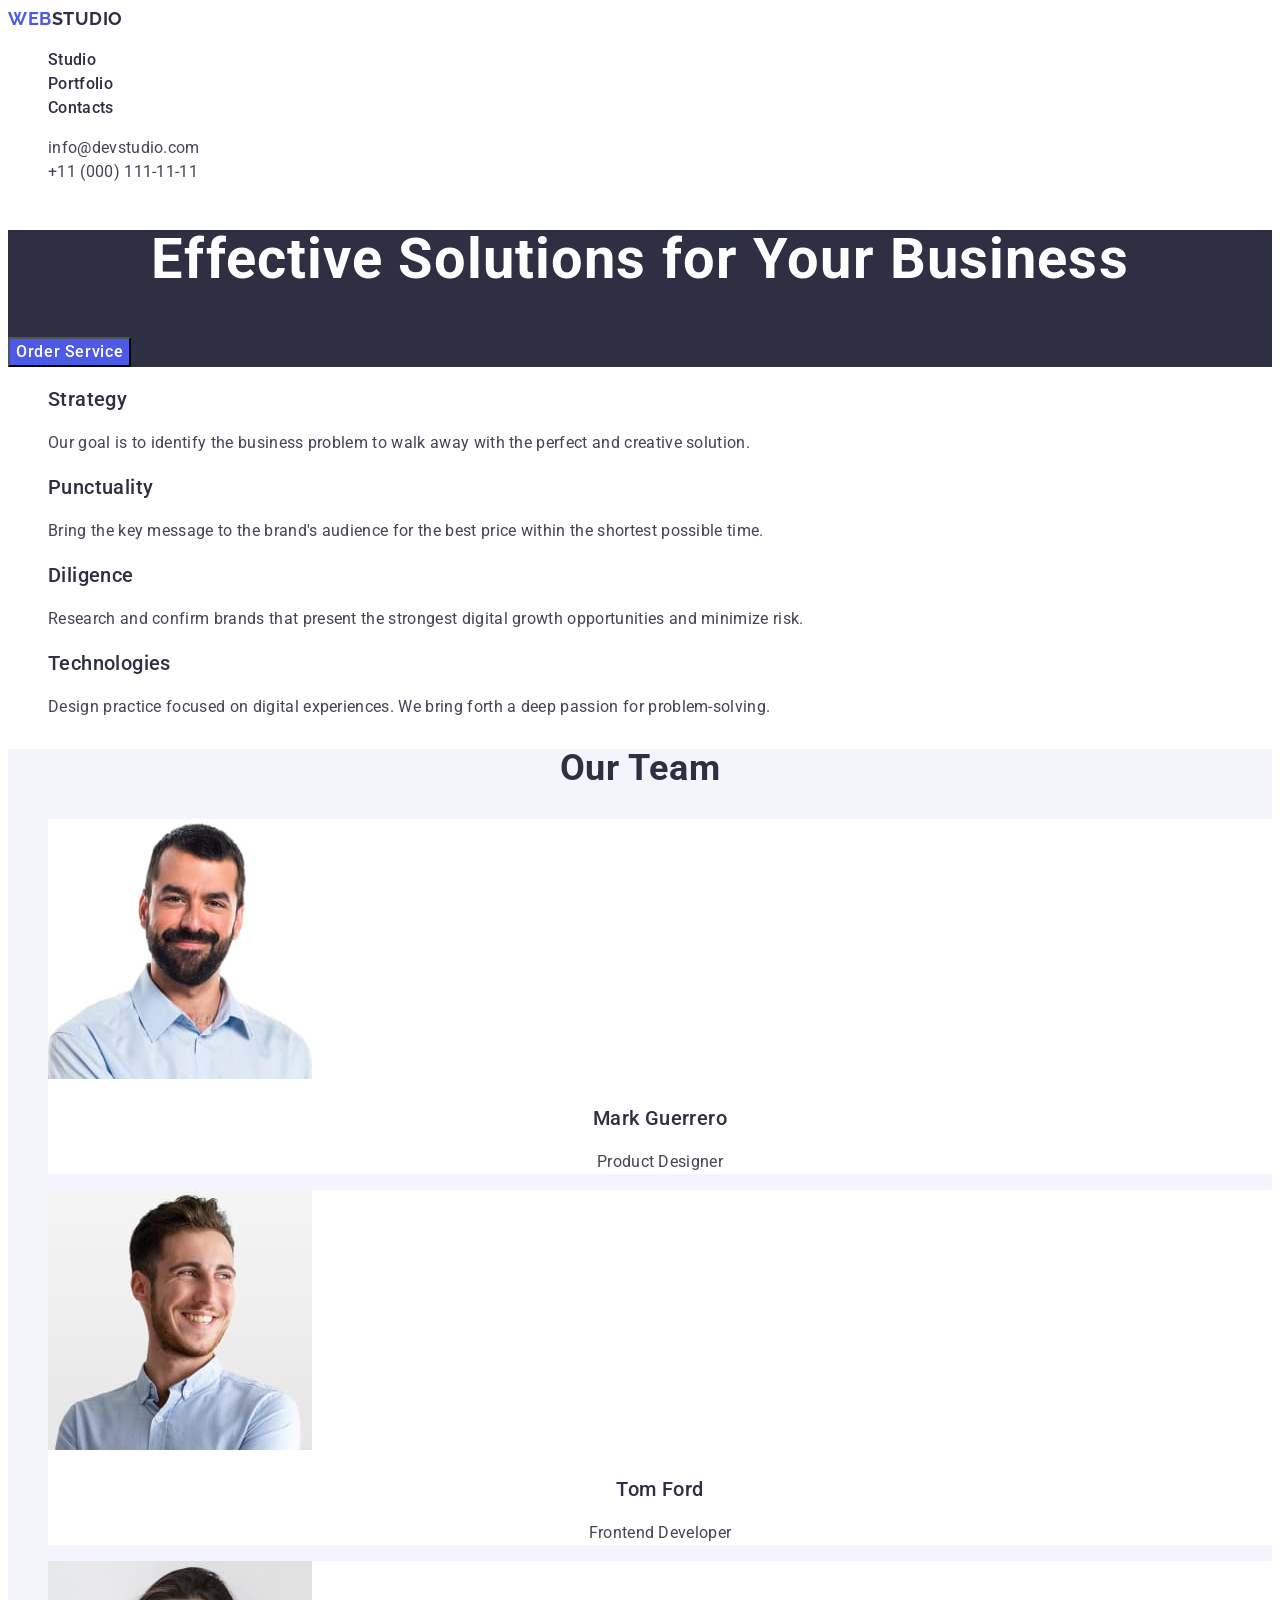
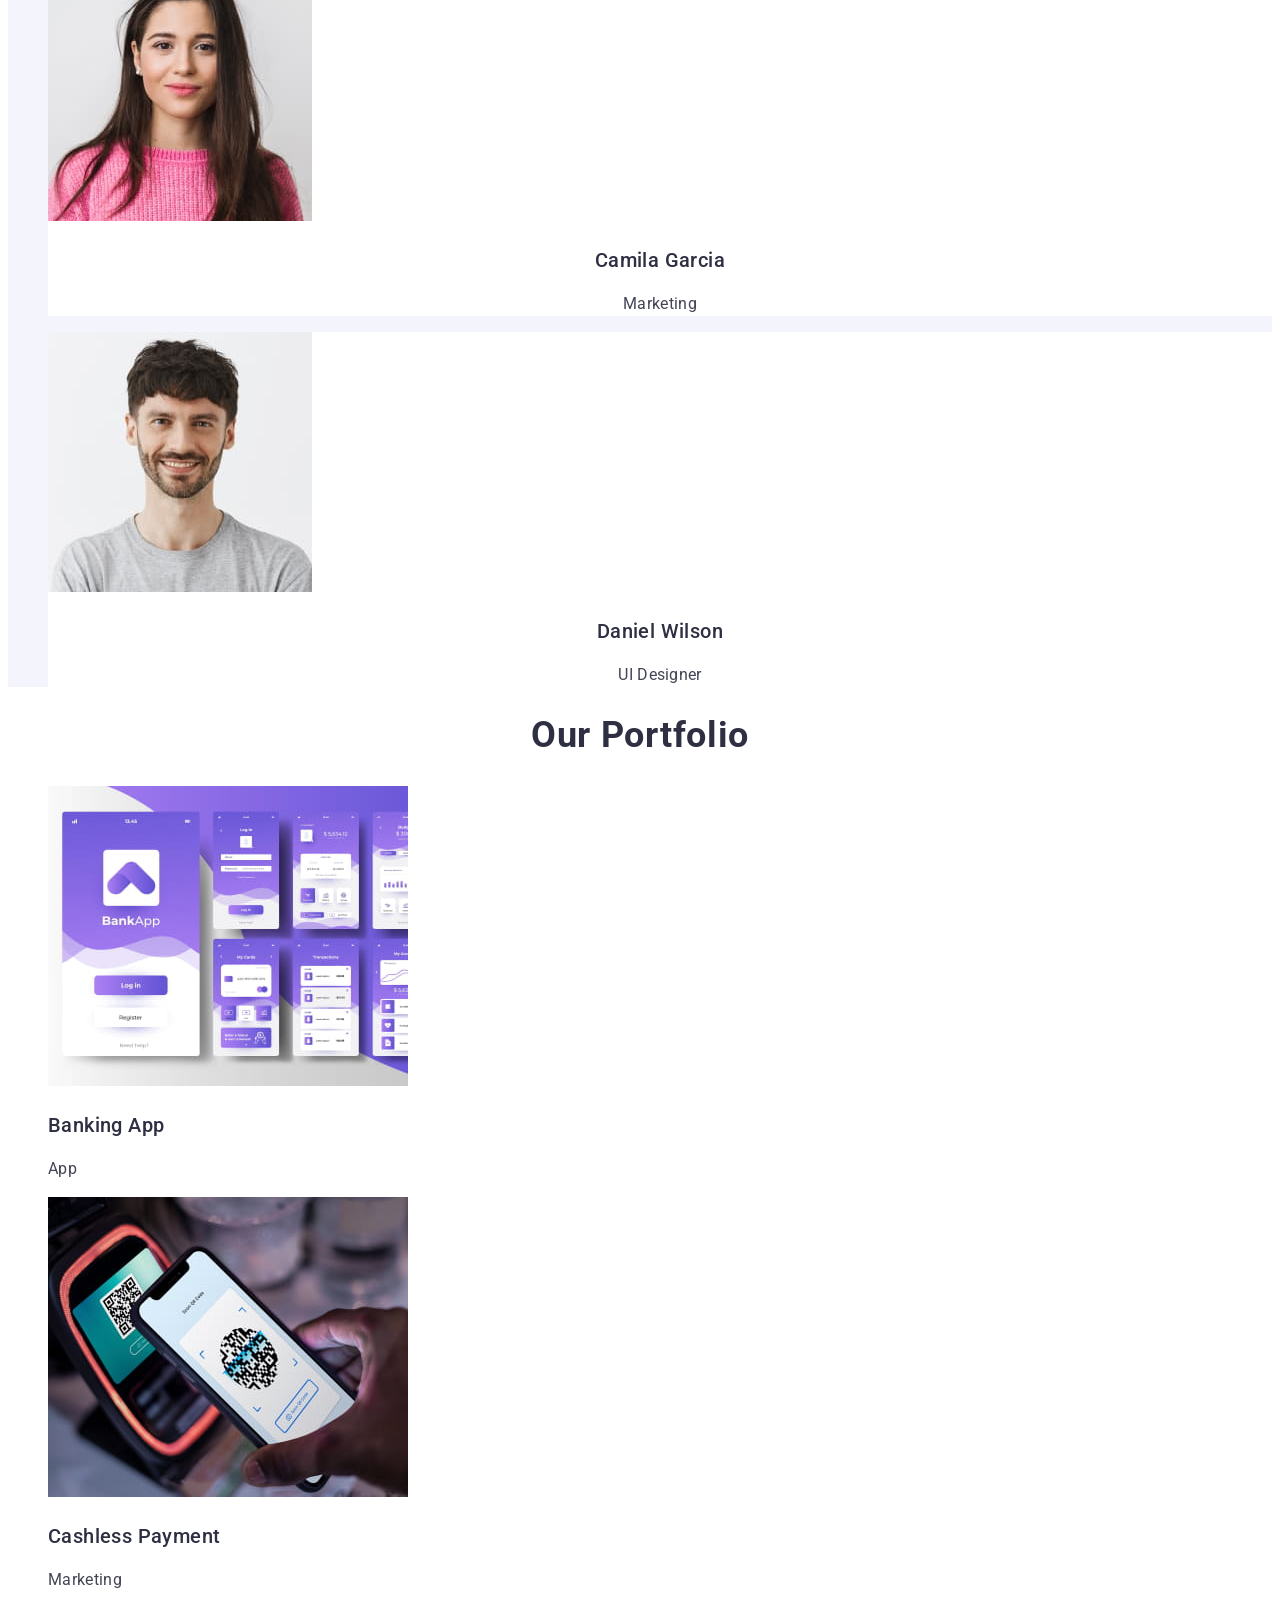
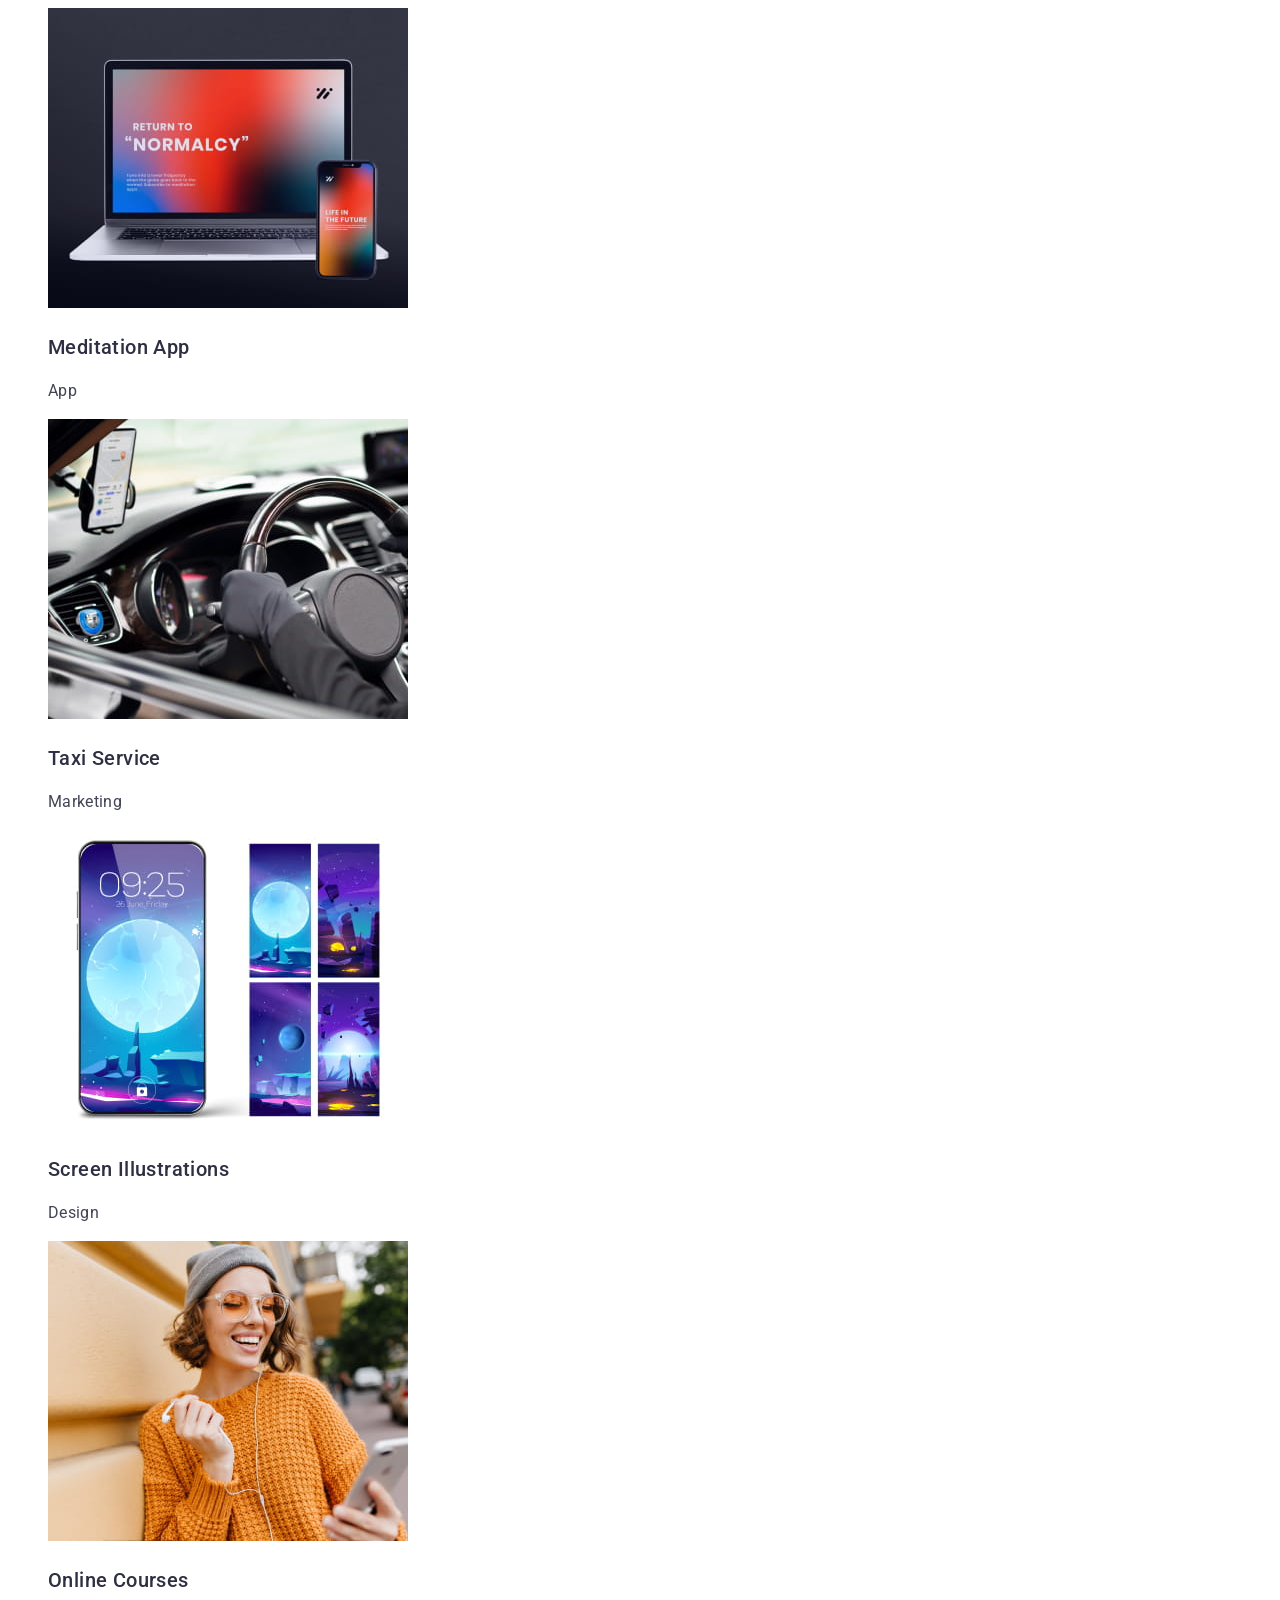
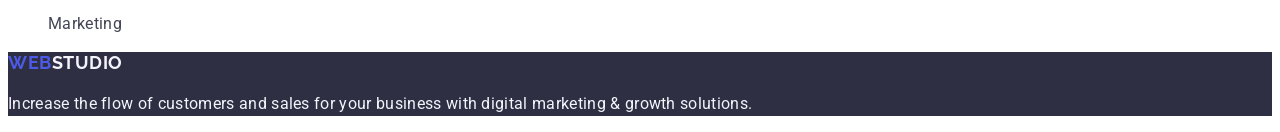
==== commit 97c9edd0: "full update" ====
--- a/index.html
+++ b/index.html
@@ -1,435 +1,223 @@
 <!DOCTYPE html>
 <html lang="en">
-<head>
-    <meta charset="utf-8">
+  <head>
+    <meta charset="UTF-8" />
+    <link rel="preconnect" href="https://fonts.googleapis.com" />
+    <link rel="preconnect" href="https://fonts.gstatic.com" crossorigin />
+    <link
+      href="https://fonts.googleapis.com/css2?family=Roboto:wght@400;500;700&family=Raleway:wght@700&&display=swap"
+      rel="stylesheet"
+    />
+    <link
+      href="https://cdnjs.com/libraries/modern-normalize"
+      rel="stylesheet"
+    />
+    <link href="./css/styles.css" rel="stylesheet" />
+    <meta name="viewport" content="width=device-width, initial-scale=1.0" />
     <title>WEBSTUDIO</title>
-    <link rel="preconnect" href="https://fonts.googleapis.com">
-    <link rel="preconnect" href="https://fonts.gstatic.com" crossorigin>
-    <link href="https://fonts.googleapis.com/css2?family=Raleway:wght@800&family=Roboto:wght@400;500;700&display=swap" rel="stylesheet">
-    <link href="https://cdn.jsdelivr.net/npm/modern-normalize@2.0.0/modern-normalize.min.css" rel="stylesheet">
-    <link rel="stylesheet" href="./css/styles.css">
-</head>
-<body>
+  </head>
+  <body>
+    <!-- #region Header -->
     <header class="header">
-        <div class="container">
-            <nav class="nav">
-                <a href="./index.html" class="logo">Web<span>Studio</span></a>
-                <ul class="nav-list">
-                    <li>
-                        <a href="./index.html" class="nav-link acive">Studio</a>
-                    </li>
-                    <li>
-                        <a href="" class="nav-link">Portfolio</a>
-                    </li>
-                    <li>
-                        <a href="" class="nav-link">Contacts</a>
-                    </li>
-                </ul>
-            </nav>
-            <address class="contact-info">
-                <ul class="contact-list">
-                    <li>
-                        <a href="mailto:info@devstudio.com" class="contact-item">info@devstudio.com</a>
-                    </li>
-                    <li>
-                        <a href="tel:+110001111111" class="contact-item">+11 (000) 111-11-11</a>
-                    </li>
-                </ul>
-            </address>
-        </div>
+      <nav>
+        <a class="header-logo" href="./index.html"
+          >Web<span class="header-logo-span">Studio</span></a
+        >
+        <ul>
+          <li>
+            <a class="header-menu" href="./index.html">Studio</a>
+          </li>
+          <li>
+            <a class="header-menu" href="">Portfolio</a>
+          </li>
+          <li>
+            <a class="header-menu" href="">Contacts</a>
+          </li>
+        </ul>
+      </nav>
+      <address class="address">
+        <ul>
+          <li>
+            <a class="address-contacts" href="mailto:info@devstudio.com"
+              >info@devstudio.com</a
+            >
+          </li>
+          <li>
+            <a class="address-contacts" href="tel:+110001111111"
+              >+11 (000) 111-11-11</a
+            >
+          </li>
+        </ul>
+      </address>
     </header>
+    <!-- #endregion -->
     <main>
-        <section class="hero-section">
-            <div class="container">
-                <h1 class="hero-header">
-                    Effective Solutions for Your Business
-                </h1>
-                <button type="button" class="hero-button">Order Service</button>
-            </div>
-        </section>
-        <section class="features-section">
-            <div class="container">
-                <h2 class="visually-hidden">Features</h2>
-                <ul class="features-list">
-                    <li class="features-item">
-                        <div class="features-icon-wrapper">
-                            <svg width="64" height="64">
-                                <use href="./images/icons.svg#icon-antenna"></use>
-                            </svg>
-                        </div>
-                        <h3 class="features-header">Strategy</h3>
-                        <p class="features-paragraph">Our goal is to identify the business problem to walk away with the perfect and creative solution.
-                        </p>
-                    </li>
-                    <li class="features-item">
-                        <div class="features-icon-wrapper">
-                            <svg width="64" height="64">
-                                <use href="./images/icons.svg#icon-clock"></use>
-                            </svg>
-                        </div>
-                        <h3 class="features-header">Punctuality</h3>
-                        <p class="features-paragraph">Bring the key message to the brand's audience for the best price within the shortest possible
-                            time.</p>
-                    </li>
-                    <li class="features-item">
-                        <div class="features-icon-wrapper">
-                            <svg width="64" height="64">
-                                <use href="./images/icons.svg#icon-diagram"></use>
-                            </svg>
-                        </div>
-                        <h3 class="features-header">Diligence</h3>
-                        <p class="features-paragraph">Research and confirm brands that present the strongest digital growth opportunities and minimize
-                            risk.</p>
-                    </li>
-                    <li class="features-item">
-                        <div class="features-icon-wrapper">
-                            <svg width="64" height="64">
-                                <use href="./images/icons.svg#icon-astronaut"></use>
-                            </svg>
-                        </div>
-                        <h3 class="features-header">Technologies</h3>
-                        <p class="features-paragraph">Design practice focused on digital experiences. We bring forth a deep passion for
-                            problem-solving.</p>
-                    </li>
-                </ul>
-            </div>
-        </section>
-        <section class="team-section">
-            <div class="container">
-                <h2 class="team-header">Our Team</h2>
-                <ul class="section-list">
-                    <li class="section-item">
-                        <img src="./images/mark_guerrero.jpg" alt="Mark Guerrero" width="264">
-                        <div class="team-wrapper">
-                            <h3 class="header-employee">Mark Guerrero</h3>
-                            <p class="paragraf-employee">Product Designer</p>
-                            <ul class="socials">
-                                <li class="social-item">
-                                    <a 
-                                        class="social-link"
-                                        href="https://instagram.com"
-                                        target="_blank"
-                                        rel="noopener noreferrer"
-                                        aria-label="Link to Instagram site"
-                                    >
-                                        <svg 
-                                        class="socials-icon" 
-                                        width="16" 
-                                        height="16" 
-                                        >
-                                            <use href="./images/icons.svg#icon-instagram"></use>
-                                        </svg>
-                                    </a>
-                                </li>
-                                <li class="social-item">
-                                    <a 
-                                        class="social-link"
-                                        href="https://twitter.com"
-                                        target="_blank"
-                                        rel="noopener noreferrer"
-                                        aria-label="Link to Twitter site"
-                                    >
-                                        <svg 
-                                        class="socials-icon" 
-                                        width="16" 
-                                        height="16" 
-                                        >
-                                            <use href="./images/icons.svg#icon-twitter"></use>
-                                        </svg>
-                                    </a>
-                                </li>
-                                <li class="social-item">
-                                    <a 
-                                        class="social-link"
-                                        href="https://facebook.com"
-                                        target="_blank"
-                                        rel="noopener noreferrer"
-                                        aria-label="Link to Facebook site"
-                                    >
-                                        <svg 
-                                        class="socials-icon" 
-                                        width="16" 
-                                        height="16" 
-                                        >
-                                            <use href="./images/icons.svg#icon-facebook"></use>
-                                        </svg>
-                                    </a>
-                                </li>
-                                <li class="social-item">
-                                    <a 
-                                        class="social-link"
-                                        href="https://www.linkedin.com/"
-                                        target="_blank"
-                                        rel="noopener noreferrer"
-                                        aria-label="Link to Linkedin site"
-                                    >
-                                        <svg 
-                                        class="socials-icon" 
-                                        width="16" 
-                                        height="16" 
-                                        >
-                                            <use href="./images/icons.svg#icon-linkedin"></use>
-                                        </svg>
-                                    </a>
-                                </li>
-                            </ul>
-                        </div>
-                    </li>
-                    <li class="section-item">
-                        <img src="./images/tom_ford.jpg" alt="Tom Ford" width="264">
-                        <div class="team-wrapper">
-                            <h3 class="header-employee">Tom Ford</h3>
-                            <p class="paragraf-employee">Frontend Developer</p>
-                            <ul class="socials">
-                                <li class="social-item">
-                                    <a class="social-link" href="https://instagram.com" target="_blank" rel="noopener noreferrer"
-                                        aria-label="Link to Instagram site">
-                                        <svg class="socials-icon" width="16" height="16">
-                                            <use href="./images/icons.svg#icon-instagram"></use>
-                                        </svg>
-                                    </a>
-                                </li>
-                                <li class="social-item">
-                                    <a class="social-link" href="https://twitter.com" target="_blank" rel="noopener noreferrer"
-                                        aria-label="Link to Twitter site">
-                                        <svg class="socials-icon" width="16" height="16">
-                                            <use href="./images/icons.svg#icon-twitter"></use>
-                                        </svg>
-                                    </a>
-                                </li>
-                                <li class="social-item">
-                                    <a class="social-link" href="https://facebook.com" target="_blank" rel="noopener noreferrer"
-                                        aria-label="Link to Facebook site">
-                                        <svg class="socials-icon" width="16" height="16">
-                                            <use href="./images/icons.svg#icon-facebook"></use>
-                                        </svg>
-                                    </a>
-                                </li>
-                                <li class="social-item">
-                                    <a class="social-link" href="https://www.linkedin.com/" target="_blank" rel="noopener noreferrer"
-                                        aria-label="Link to Linkedin site">
-                                        <svg class="socials-icon" width="16" height="16">
-                                            <use href="./images/icons.svg#icon-linkedin"></use>
-                                        </svg>
-                                    </a>
-                                </li>
-                            </ul>
-                        </div>
-                    </li>
-                    <li class="section-item">
-                        <img src="./images/camila_garcia.jpg" alt="Camila Garcia" width="264">
-                        <div class="team-wrapper">
-                            <h3 class="header-employee">Camila Garcia</h3>
-                            <p class="paragraf-employee">Marketing</p>
-                            <ul class="socials">
-                                <li class="social-item">
-                                    <a class="social-link" href="https://instagram.com" target="_blank" rel="noopener noreferrer"
-                                        aria-label="Link to Instagram site">
-                                        <svg class="socials-icon" width="16" height="16">
-                                            <use href="./images/icons.svg#icon-instagram"></use>
-                                        </svg>
-                                    </a>
-                                </li>
-                                <li class="social-item">
-                                    <a class="social-link" href="https://twitter.com" target="_blank" rel="noopener noreferrer"
-                                        aria-label="Link to Twitter site">
-                                        <svg class="socials-icon" width="16" height="16">
-                                            <use href="./images/icons.svg#icon-twitter"></use>
-                                        </svg>
-                                    </a>
-                                </li>
-                                <li class="social-item">
-                                    <a class="social-link" href="https://facebook.com" target="_blank" rel="noopener noreferrer"
-                                        aria-label="Link to Facebook site">
-                                        <svg class="socials-icon" width="16" height="16">
-                                            <use href="./images/icons.svg#icon-facebook"></use>
-                                        </svg>
-                                    </a>
-                                </li>
-                                <li class="social-item">
-                                    <a class="social-link" href="https://www.linkedin.com/" target="_blank" rel="noopener noreferrer"
-                                        aria-label="Link to Linkedin site">
-                                        <svg class="socials-icon" width="16" height="16">
-                                            <use href="./images/icons.svg#icon-linkedin"></use>
-                                        </svg>
-                                    </a>
-                                </li>
-                            </ul>
-                        </div>    
-                    </li>
-                    <li class="section-item">
-                        <img src="./images/daniel_wilson.jpg" alt="Daniel Wilson" width="264">
-                        <div class="team-wrapper">
-                            <h3 class="header-employee">Daniel Wilson</h3>
-                            <p class="paragraf-employee">UI Designer</p>
-                            <ul class="socials">
-                                <li class="social-item">
-                                    <a class="social-link" href="https://instagram.com" target="_blank" rel="noopener noreferrer"
-                                        aria-label="Link to Instagram site">
-                                        <svg class="socials-icon" width="16" height="16">
-                                            <use href="./images/icons.svg#icon-instagram"></use>
-                                        </svg>
-                                    </a>
-                                </li>
-                                <li class="social-item">
-                                    <a class="social-link" href="https://twitter.com" target="_blank" rel="noopener noreferrer"
-                                        aria-label="Link to Twitter site">
-                                        <svg class="socials-icon" width="16" height="16">
-                                            <use href="./images/icons.svg#icon-twitter"></use>
-                                        </svg>
-                                    </a>
-                                </li>
-                                <li class="social-item">
-                                    <a class="social-link" href="https://facebook.com" target="_blank" rel="noopener noreferrer"
-                                        aria-label="Link to Facebook site">
-                                        <svg class="socials-icon" width="16" height="16">
-                                            <use href="./images/icons.svg#icon-facebook"></use>
-                                        </svg>
-                                    </a>
-                                </li>
-                                <li class="social-item">
-                                    <a class="social-link" href="https://www.linkedin.com/" target="_blank" rel="noopener noreferrer"
-                                        aria-label="Link to Linkedin site">
-                                        <svg class="socials-icon" width="16" height="16">
-                                            <use href="./images/icons.svg#icon-linkedin"></use>
-                                        </svg>
-                                    </a>
-                                </li>
-                            </ul>
-                        </div>    
-                    </li>
-                </ul>
-            </div>
-        </section>
-        <section class="portfolio-section">
-            <div class="container">
-                <h2 class="portfolio-header">Our Portfolio</h2>
-                <ul class="portfolio-list">
-                    <li class="portfolio-item">
-                        <div class="image-box-wrapper">
-                            <img class="portfolio-img" src="./images/banking_app_interface_concept.jpg" alt="Banking App" width="360">
-                            <p class="overlay">
-                                14 Stylish and User-Friendly App Design Concepts · Task Manager App · Calorie Tracker App · Exotic Fruit Ecommerce App · Cloud Storage App
-                            </p>
-                        </div>
-                        <div class="portfolio-wrapper">
-                            <h3>Banking App</h3>
-                            <p>App</p>
-                        </div>
-                    </li>
-                    <li class="portfolio-item">
-                        <div class="image-box-wrapper">
-                            <img class="portfolio-img" src="./images/cashless_payment.jpg" alt="Cashless Payment" width="360">
-                            <p class="overlay">
-                                14 Stylish and User-Friendly App Design Concepts · Task Manager App · Calorie Tracker App · Exotic Fruit Ecommerce App · Cloud Storage App
-                            </p>
-                        </div>
-                        <div class="portfolio-wrapper">
-                            <h3>Cashless Payment</h3>
-                            <p>Marketing</p>
-                        </div>
-                    </li>
-                    <li class="portfolio-item">
-                        <div class="image-box-wrapper">
-                            <img class="portfolio-img" src="./images/meditation_app.jpg" alt="Meditation App" width="360">
-                            <p class="overlay">
-                                14 Stylish and User-Friendly App Design Concepts · Task Manager App · Calorie Tracker App · Exotic Fruit Ecommerce App · Cloud Storage App
-                            </p>
-                        </div>
-                        <div class="portfolio-wrapper">
-                            <h3>Meditation App</h3>
-                            <p>App</p>
-                        </div>
-                    </li>
-                    <li class="portfolio-item">
-                        <div class="image-box-wrapper">
-                            <img class="portfolio-img" src="./images/taxi_service.jpg" alt="Taxi Service" width="360">
-                            <p class="overlay">
-                                14 Stylish and User-Friendly App Design Concepts · Task Manager App · Calorie Tracker App · Exotic Fruit Ecommerce App · Cloud Storage App
-                            </p>
-                        </div>
-                        <div class="portfolio-wrapper">
-                            <h3>Taxi Service</h3>
-                            <p>Marketing</p>
-                        </div>
-                    </li>
-                    <li class="portfolio-item">
-                        <div class="image-box-wrapper">
-                            <img class="portfolio-img" src="./images/screen_illustrations.jpg" alt="Screen Illustrations" width="360">
-                            <p class="overlay">
-                                14 Stylish and User-Friendly App Design Concepts · Task Manager App · Calorie Tracker App · Exotic Fruit Ecommerce App · Cloud Storage App
-                            </p>
-                        </div>
-                        <div class="portfolio-wrapper">
-                            <h3>Screen Illustrations</h3>
-                            <p>Design</p>
-                        </div>
-                    </li>
-                    <li class="portfolio-item">
-                        <div class="image-box-wrapper">
-                            <img class="portfolio-img" src="./images/online_courses.jpg" alt="Online Courses" width="360">
-                            <p class="overlay">
-                                14 Stylish and User-Friendly App Design Concepts · Task Manager App · Calorie Tracker App · Exotic Fruit
-                                Ecommerce App · Cloud Storage App
-                            </p>
-                        </div>
-                        <div class="portfolio-wrapper">
-                            <h3>Online Courses</h3>
-                            <p>Marketing</p>
-                        </div>
-                    </li>
-                </ul>
-            </div>
-        </section>
+      <!-- #region Hero -->
+      <section class="hero">
+        <h1 class="hero-head">Effective Solutions for Your Business</h1>
+        <button class="hero-btn" type="button">Order Service</button>
+      </section>
+      <!-- #endregion -->
+      <!-- #region Mission -->
+      <section class="mission">
+        <h2 hidden>Our mission</h2>
+        <ul>
+          <li>
+            <h3 class="mission-head">Strategy</h3>
+            <p class="mission-p">
+              Our goal is to identify the business problem to walk away with the
+              perfect and creative solution.
+            </p>
+          </li>
+          <li>
+            <h3 class="mission-head">Punctuality</h3>
+            <p class="mission-p">
+              Bring the key message to the brand's audience for the best price
+              within the shortest possible time.
+            </p>
+          </li>
+          <li>
+            <h3 class="mission-head">Diligence</h3>
+            <p class="mission-p">
+              Research and confirm brands that present the strongest digital
+              growth opportunities and minimize risk.
+            </p>
+          </li>
+          <li>
+            <h3 class="mission-head">Technologies</h3>
+            <p class="mission-p">
+              Design practice focused on digital experiences. We bring forth a
+              deep passion for problem-solving.
+            </p>
+          </li>
+        </ul>
+      </section>
+      <!-- #endregion -->
+      <!-- #region Team -->
+      <section class="team">
+        <h2 class="team-head">Our Team</h2>
+        <ul>
+          <li class="team-item">
+            <img
+              src="./images/team/guerrero_photo.jpg"
+              width="264"
+              height="260"
+              alt="Photo of Mark Guerrero, Product Designer"
+            />
+            <h3 class="team-item-head">Mark Guerrero</h3>
+            <p class="team-item-p">Product Designer</p>
+          </li>
+          <li class="team-item">
+            <img
+              src="./images/team/ford_photo.jpg"
+              width="264"
+              height="260"
+              alt="Photo of Tom Ford, Frontend Developer"
+            />
+            <h3 class="team-item-head">Tom Ford</h3>
+            <p class="team-item-p">Frontend Developer</p>
+          </li>
+          <li class="team-item">
+            <img
+              src="./images/team/garcia_photo.jpg"
+              width="264"
+              height="260"
+              alt="Photo of Camila Garcia, Marketing"
+            />
+            <h3 class="team-item-head">Camila Garcia</h3>
+            <p class="team-item-p">Marketing</p>
+          </li>
+          <li class="team-item">
+            <img
+              src="./images/team/wilson_photo.jpg"
+              width="264"
+              height="260"
+              alt="Photo of Daniel Wilson, UI Designer"
+            />
+            <h3 class="team-item-head">Daniel Wilson</h3>
+            <p class="team-item-p">UI Designer</p>
+          </li>
+        </ul>
+      </section>
+      <!-- #endregion -->
+      <!-- #region Portfolio -->
+      <section class="portfolio">
+        <h2 class="portfolio-head">Our Portfolio</h2>
+        <ul>
+          <li>
+            <img
+              src="./images/portfolio/img-1.jpg"
+              width="360"
+              height="300"
+              alt="img-1"
+            />
+            <h3 class="portfolio-item-head">Banking App</h3>
+            <p class="portfolio-item-p">App</p>
+          </li>
+          <li>
+            <img
+              src="./images/portfolio/img-2.jpg"
+              width="360"
+              height="300"
+              alt="img-2"
+            />
+            <h3 class="portfolio-item-head">Cashless Payment</h3>
+            <p class="portfolio-item-p">Marketing</p>
+          </li>
+          <li>
+            <img
+              src="./images/portfolio/img-3.jpg"
+              width="360"
+              height="300"
+              alt="img-3"
+            />
+            <h3 class="portfolio-item-head">Meditation App</h3>
+            <p class="portfolio-item-p">App</p>
+          </li>
+          <li>
+            <img
+              src="./images/portfolio/img-4.jpg"
+              width="360"
+              height="300"
+              alt="img-4"
+            />
+            <h3 class="portfolio-item-head">Taxi Service</h3>
+            <p class="portfolio-item-p">Marketing</p>
+          </li>
+          <li>
+            <img
+              src="./images/portfolio/img-5.jpg"
+              width="360"
+              height="300"
+              alt="img-5"
+            />
+            <h3 class="portfolio-item-head">Screen Illustrations</h3>
+            <p class="portfolio-item-p">Design</p>
+          </li>
+          <li>
+            <img
+              src="./images/portfolio/img-6.jpg"
+              width="360"
+              height="300"
+              alt="img-6"
+            />
+            <h3 class="portfolio-item-head">Online Courses</h3>
+            <p class="portfolio-item-p">Marketing</p>
+          </li>
+        </ul>
+      </section>
+      <!-- #endregion -->
     </main>
+    <!-- #region Footer -->
     <footer class="footer">
-        <div class="container">
-            <div class="footer-wrapper footer-gap">
-                <a href="./index.html" class="logo footer-link">Web<span class="logo accent">Studio</span></a>
-                <p class="footer-paragraph">
-                    Increase the flow of customers and sales for your business with digital marketing & growth solutions.
-                </p>
-            </div>
-            <div class="footer-wrapper">
-                <p class="footer-socials-text">
-                    Social media
-                </p>
-                <ul class="socials-icons-list">
-                    <li  class="social-item">
-                        <a class="footer-social-link" href="https://instagram.com" target="_blank" rel="noopener noreferrer"
-                            aria-label="Link to Instagram site">
-                            <svg class="socials-icon" width="24" height="24">
-                                <use href="./images/icons.svg#icon-instagram"></use>
-                            </svg>
-                        </a>
-                    </li>
-                    <li class="social-item">
-                        <a class="footer-social-link" href="https://twitter.com" target="_blank" rel="noopener noreferrer"
-                            aria-label="Link to Twitter site">
-                            <svg class="socials-icon" width="24" height="24">
-                                <use href="./images/icons.svg#icon-twitter"></use>
-                            </svg>
-                        </a>
-                    </li>
-                    <li class="social-item">
-                        <a class="footer-social-link" href="https://facebook.com" target="_blank" rel="noopener noreferrer"
-                            aria-label="Link to Facebook site">
-                            <svg class="socials-icon" width="24" height="24">
-                                <use href="./images/icons.svg#icon-facebook"></use>
-                            </svg>
-                        </a>
-                    </li>
-                    <li class="social-item">
-                        <a class="footer-social-link" href="https://www.linkedin.com/" target="_blank" rel="noopener noreferrer"
-                            aria-label="Link to Linkedin site">
-                            <svg class="socials-icon" width="24" height="24">
-                                <use href="./images/icons.svg#icon-linkedin"></use>
-                            </svg>
-                        </a>
-                    </li>
-                </ul>
-            </div>
-        </div>
+      <a class="footer-logo" href="./index.html"
+        >Web<span class="footer-logo-span">Studio</span></a
+      >
+      <p class="footer-p">
+        Increase the flow of customers and sales for your business with digital
+        marketing & growth solutions.
+      </p>
     </footer>
-</body>
-</html>+    <!-- #endregion -->
+  </body>
+</html>
--- a/css/styles.css
+++ b/css/styles.css
@@ -1,461 +1,212 @@
-:root {
-        --primary-color: #2e2f42;
-        --secondary-color: #434455;
-        --accent-color: #4D5AE5;
-        --white-color: #FFFFFF;
-        --cobalt-blue: #404bbf;
-        --background-color: #F4F4FD;
-        --border-color: #E7E9FC;
-        --green-color: #31D0AA;
-        --items: 3;
-        --col-indent:24px;
-        --row-indent: 48px;
-}
-
-h1, h2, h3, h4, h5, h6, p {
-    margin: 0;
-}
-
-ul, ol {
-    list-style-type: none;
-    padding: 0;
-    margin: 0;
-}
-
-img {
-    display: block;
-}
-
-.container {
-    width: 1158px;
-    margin: 0 auto;
-    padding: 0 15px;
-}
-
 body {
-    font-family: "Roboto", sans-serif;
-    color: var(--secondary-color);
-    background-color: var(--white-color);
+  font-family: 'Roboto', sans-serif;
+  font-weight: 400;
+  font-size: 16px;
+  line-height: 1.5;
+  letter-spacing: 0.02em;
+  color: #434455;
+  background-color: #ffffff;
+}
+
+/* a {
+  font-style: normal;
+  text-decoration: none;
+} */
+
+ul {
+  list-style-type: none;
 }
 
 .header {
-    border-bottom: 1px solid var(--border-color);
-    box-shadow: 
-        0px 2px 1px rgba(46, 47, 66, 0.08),
-        0px 1px 1px rgba(46, 47, 66, 0.16),
-        0px 1px 6px rgba(46, 47, 66, 0.08);
-}
-
-.header .container {
-    display: flex;
-    align-items: center;
-}
-
-.nav {
-    display: flex;
-    align-items: center;
-    flex-grow: 1;
-}
-
-.logo {
-    font-family: "Raleway", sans-serif;
-    font-weight: 700;
-    font-size: 18px;
-    line-height: 1.17;
-    letter-spacing: 0.03em;
-    text-transform: uppercase;
-    color: var(--accent-color);
-    text-decoration: none;
-    margin-right: 76px;
-    outline: none;
-}
-
-.logo span {
-    color: var(--primary-color);
-}
-
-.nav-list {
-    display: flex;
-    gap: 40px;
-    align-items: center;
-    padding: 24px 0;
-}
-
-.nav-link {
-    font-weight: 500;
-    font-size: 16px;
-    line-height: 1.5;
-    letter-spacing: 0.02em;
-    color: var(--primary-color);
-    text-decoration: none;
-    padding: 24px 0;
-    transition: color 250ms cubic-bezier(0.4, 0, 0.2, 1);
-}
-
-.nav-link:hover, .nav-link:focus {
-    color: var(--cobalt-blue);
-    outline: none;
-}
-
-.acive {
-    position: relative;
-    color: var(--cobalt-blue);
-}
-
-.acive::after {
-    content: "";
-    position: absolute;
-    left: 0;
-    bottom: -1px;
-    background-color: var(--cobalt-blue);
-    border-radius: 2px;
-    height: 4px;
-    width: 100%;
-}
-
-.contact-info {
-    font-style: normal;
-    margin-left: auto;
-}
-
-.contact-list {
-    display: flex;
-    gap: 40px;
-    align-items: center;
-}
-
-.contact-item {
-    font-size: 16px;
-    line-height: 1.5;
-    letter-spacing: 0.02em;
-    color: var(--secondary-color);
-    text-decoration: none;
-    transition: color 250ms cubic-bezier(0.4, 0, 0.2, 1);
-}
-
-.contact-item:hover, .contact-item:focus {
-    color: var(--cobalt-blue);
-    outline: none;
-}
-
-.hero-section {
-    background-color: var(--primary-color);
-    display: flex;
-    justify-content: center;
-    align-items: center;
-    text-align: center;
-    padding: 188px 0;
-    background-image: linear-gradient(
-        to bottom,
-        rgba(46, 47, 66, 0.7),
-        rgba(46, 47, 66, 0.7)
-    ),
-    url(../images/people-office_1.jpg);
-    background-size: cover;
-    max-width: 1440px;
-    background-repeat: no-repeat;
-    background-position: center;
-    margin: 0 auto;
-}
-
-.hero-header {
-    max-width: 496px;
-    font-size: 56px;
-    line-height: 1.07;
-    text-align: center;
-    letter-spacing: 0.02em;
-    padding-bottom: 48px;
-    color: var(--white-color);
-    margin: 0 auto;
-}
-
-.hero-button {
-    display: block;
-    min-width: 169px;
-    background-color: var(--accent-color);
-    font-family: "Roboto", sans-serif;
-    font-weight: 500;
-    font-size: 16px;
-    line-height: 1.5;
-    letter-spacing: 0.04em;
-    color: var(--white-color);
-    padding: 16px 32px;
-    cursor: pointer;
-    border: none;
-    border-radius: 4px;
-    margin: 0 auto;
-    box-shadow: 0px 4px 4px 0px rgba(0, 0, 0, 0.15);
-    transition: background-color 250ms cubic-bezier(0.4, 0, 0.2, 1);
-}
-
-.hero-button:hover, 
-.hero-button:focus {
-    background-color: var(--cobalt-blue);
-    outline: none;
-}
-
-.features-section {
-    padding: 120px 0 120px;
-}
-
-.visually-hidden {
-    position: absolute;
-    width: 1px;
-    height: 1px;
-    margin: -1px;
-    border: 0;
-    padding: 0;
-    white-space: nowrap;
-    clip-path: inset(100%);
-    clip: rect(0 0 0 0);
-    overflow: hidden;
-}
-
-.features-list {
-    display: flex;
-    gap: 24px;
-    justify-content: center;
-}
-
-.features-item {
-    width: 264px;
-}
-
-.features-icon-wrapper {
-    border-radius: 4px;
-    border: 1px solid var(--LIGHT-SLATE, #8E8F99);
-    background: var(--CLOUD, #F4F4FD);
-    height: 112px;
-    display: flex;
-    align-items: center;
-    justify-content: center;
-    margin-bottom: 8px;
-}
-
-.features-header {
-    font-weight: 500;
-    font-size: 20px;
-    line-height: 1.2;
-    letter-spacing: 0.02em;
-    color: var(--primary-color);
-    margin-bottom: 8px;
-}
-
-.features-paragraph {
-    font-size: 16px;
-    line-height: 1.5;
-    letter-spacing: 0.02em;
-    color: var(--secondary-color);
-}
-
-.team-section {
-    background-color: var(--background-color);
-    padding: 120px 0
-}
-
-.team-header {
-    font-size: 36px;
-    line-height: 1.11;
-    text-align: center;
-    letter-spacing: 0.02em;
-    text-transform: capitalize;
-    color: var(--primary-color);
-    margin-bottom: 72px;
-}
-
-.team-wrapper {
-    padding: 32px 0
-}
-
-.header-employee {
-    text-align: center;
-    margin-bottom: 8px;
-}
-
-.paragraf-employee {
-    text-align: center;
-    margin-bottom: 8px;
-}
-
-.section-list {
-    display: flex;
-    gap: 24px;
-}
-
-.section-item {
-    width: 264px;
-    background-color: var(--white-color);
-    text-align: center;
-    border-radius: 0px 0px 4px 4px;
-    background: var(--white-color);
-    box-shadow: 
-    0px 1px 6px 0px rgba(46, 47, 66, 0.08), 
-    0px 1px 1px 0px rgba(46, 47, 66, 0.16), 
-    0px 2px 1px 0px rgba(46, 47, 66, 0.08);
-}
-
-.socials {
-    display: flex;
-    align-items: center;
-    gap: 24px;
-    justify-content: center;
-}
-
-.social-link {
-    display: flex;
-    align-items: center;
-    justify-content: center;
-    width: 40px;
-    height: 40px;
-    border-radius: 50%;
-    background-color: var(--accent-color);
-    transition: background-color 250ms cubic-bezier(0.4, 0, 0.2, 1);
-
-}
-
-.social-link:hover,
-.social-link:focus {
-    background-color: var(--cobalt-blue);
-    outline: none;
-}
-
-.portfolio-section {
-    padding-top: 120px;
-    padding-bottom: 120px;
-}
-
-.portfolio-header {
-    margin-bottom: 72px;
-    text-align: center;
-}
-
-.portfolio-list {
-    display: flex;
-    flex-wrap: wrap;
-    row-gap: var(--row-indent);
-    column-gap: var(--col-indent);
-}
-
-.portfolio-item {
-    width: calc((100% - var(--col-indent) * (var(--items) - 1)) / var(--items));
-    transition: box-shadow 250ms cubic-bezier(0.4, 0, 0.2, 1);
-}
-
-.portfolio-item:hover  {
-    box-shadow:
-            0px 1px 6px rgba(46, 47, 66, 0.08),
-            0px 1px 1px rgba(46, 47, 66, 0.16),
-            0px 2px 1px rgba(46, 47, 66, 0.08);
-}
-
-.portfolio-wrapper {
-    padding: 32px 16px;
-    border: 1px solid var(--border-color);
-    border-top: none;
-}
-
-.portfolio-wrapper h3 {
-    margin-bottom: 8px;
-}
-
-.image-box-wrapper {
-    position: relative;
-    overflow: hidden;
-}
-
-.overlay {
-    display: flex;
-    position: absolute;
-    top: 0;
-    left: 0;
-    transform: translatey(100%);
-    transition: transform 250ms ease-in-out;
-    width: 100%;
-    height: 100%;
-    background-color: var(--accent-color);
-    padding-top: 40px;
-    justify-content: center;
-    color: var(--background-color);
-    line-height: 1.5;
-    letter-spacing: 0.02em;
-    font-size: 16px;
-    padding: 40px 32px;
-    transition: transform 250ms cubic-bezier(0.4, 0, 0.2, 1);
-    
-}
-
-.image-box-wrapper:hover .overlay {
-    transform: translateY(0);
+  font-weight: 500;
+  color: #2e2f42;
+}
+
+.header-logo {
+  font-family: 'Raleway', sans-serif;
+  font-style: normal;
+  font-weight: 700;
+  font-size: 18px;
+  line-height: 1.17;
+  letter-spacing: 0.03em;
+  text-transform: uppercase;
+  text-decoration: none;
+  color: #4d5ae5;
+}
+
+.header-logo-span {
+  color: #2e2f42;
+}
+
+.header-menu {
+  font-weight: 500;
+  font-size: 16px;
+  font-style: normal;
+  text-decoration: none;
+  line-height: 1.5;
+  letter-spacing: 0.02em;
+  color: #2e2f42;
+}
+
+.header-menu:hover,
+.header-menu:focus {
+  color: #404bbf;
+}
+
+/* .header a:hover,
+.header a:focus {
+  color: #4d5ae5;
+} */
+
+.address {
+  font-style: normal;
+}
+
+.address-contacts {
+  font-weight: 400;
+  font-size: 16px;
+  text-decoration: none;
+  line-height: 1.5;
+  letter-spacing: 0.02em;
+  color: #434455;
+}
+
+.address-contacts:hover,
+.address-contacts:focus {
+  color: #404bbf;
+}
+
+.hero {
+  background-color: #2e2f42;
+}
+
+.hero-head {
+  font-weight: 700;
+  font-size: 56px;
+  line-height: 1.07;
+  letter-spacing: 0.02em;
+  text-align: center;
+  color: #ffffff;
+}
+
+.hero-btn {
+  font-family: 'Roboto', sans-serif;
+  font-weight: 500;
+  font-size: 16px;
+  line-height: 1.5;
+  letter-spacing: 0.04em;
+  background: #4d5ae5;
+  color: #ffffff;
+  cursor: pointer;
+}
+
+.hero-btn:hover,
+.hero-btn:focus {
+  background: #404bbf;
+}
+
+.mission-head {
+  font-weight: 500;
+  font-size: 20px;
+  line-height: 1.2;
+  letter-spacing: 0.02em;
+  color: #2e2f42;
+}
+
+.mission-p {
+  font-weight: 400;
+  font-size: 16px;
+  line-height: 1.5;
+  letter-spacing: 0.02em;
+  color: #434455;
+}
+
+.team {
+  background: #f4f4fd;
+}
+
+.team-head {
+  font-weight: 700;
+  font-size: 36px;
+  line-height: 1.11;
+  letter-spacing: 0.02em;
+  text-align: center;
+  text-transform: capitalize;
+  color: #2e2f42;
+}
+
+.team-item {
+  background-color: #ffffff;
+}
+
+.team-item-head {
+  font-weight: 500;
+  font-size: 20px;
+  line-height: 1.2;
+  letter-spacing: 0.02em;
+  text-align: center;
+  color: #2e2f42;
+}
+
+.team-item-p {
+  font-weight: 400;
+  font-size: 16px;
+  line-height: 1.5;
+  letter-spacing: 0.02em;
+  text-align: center;
+  color: #434455;
+}
+
+.portfolio-head {
+  font-weight: 700;
+  font-size: 36px;
+  line-height: 1.11;
+  letter-spacing: 0.02em;
+  text-align: center;
+  text-transform: capitalize;
+  color: #2e2f42;
+}
+
+.portfolio-item-head {
+  font-weight: 500;
+  font-size: 20px;
+  line-height: 1.2;
+  letter-spacing: 0.02em;
+  color: #2e2f42;
+}
+
+.portfolio-item-p {
+  font-weight: 400;
+  font-size: 16px;
+  line-height: 1.5;
+  letter-spacing: 0.02em;
+  color: #434455;
 }
 
 .footer {
-    display: flex;
-    background-color: var(--primary-color);
-    padding: 100px 0;
-}
-
-.logo .accent {
-    color: var(--background-color);
-}
-
-.footer-link {
-    display: inline-block;
-    margin-bottom: 16px;
-}
-
-.footer-paragraph {
-    line-height: 1.5;
-    color: var(--background-color);
-    letter-spacing: 0.02em;
-    width: 264px;
-}
-
-.footer-socials-text {
-    font-weight: 500;
-    font-size: 16px;
-    line-height: 1.5;
-    letter-spacing: 0.02em;
-    color: var(--white-color);
-    text-decoration: none;
-    margin-bottom: 16px;
-}
-
-.footer .container {
-    display: flex;
-    align-items: baseline;
-}
-
-.footer-wrapper {
-    display: inline-block;
-}
-
-.footer-gap {
-    margin-right: 120px
-}
-
-.socials-icons-list {
-    display: flex;
-    gap: 16px;
-    
-}
-
-.socials-icon {
-    fill: var(--background-color)
-}
-
-.footer-social-link {
-    display: flex;
-    align-items: center;
-    justify-content: center;
-    width: 40px;
-    height: 40px;
-    border-radius: 50%;
-    background-color: var(--accent-color);
-    transition: background-color 250ms cubic-bezier(0.4, 0, 0.2, 1);
-}
-
-.footer-social-link:hover,
-.footer-social-link:focus {
-    background-color: var(--green-color);
-    outline: none;
-}+  background: #2e2f42;
+}
+
+.footer-logo {
+  font-family: 'Raleway', sans-serif;
+  font-style: normal;
+  font-weight: 700;
+  font-size: 18px;
+  line-height: 1.17;
+  letter-spacing: 0.03em;
+  text-transform: uppercase;
+  text-decoration: none;
+  color: #4d5ae5;
+}
+
+.footer-logo-span {
+  color: #f4f4fd;
+}
+
+.footer-p {
+  font-weight: 400;
+  font-size: 16px;
+  line-height: 1.5;
+  letter-spacing: 0.02em;
+  color: #f4f4fd;
+}
